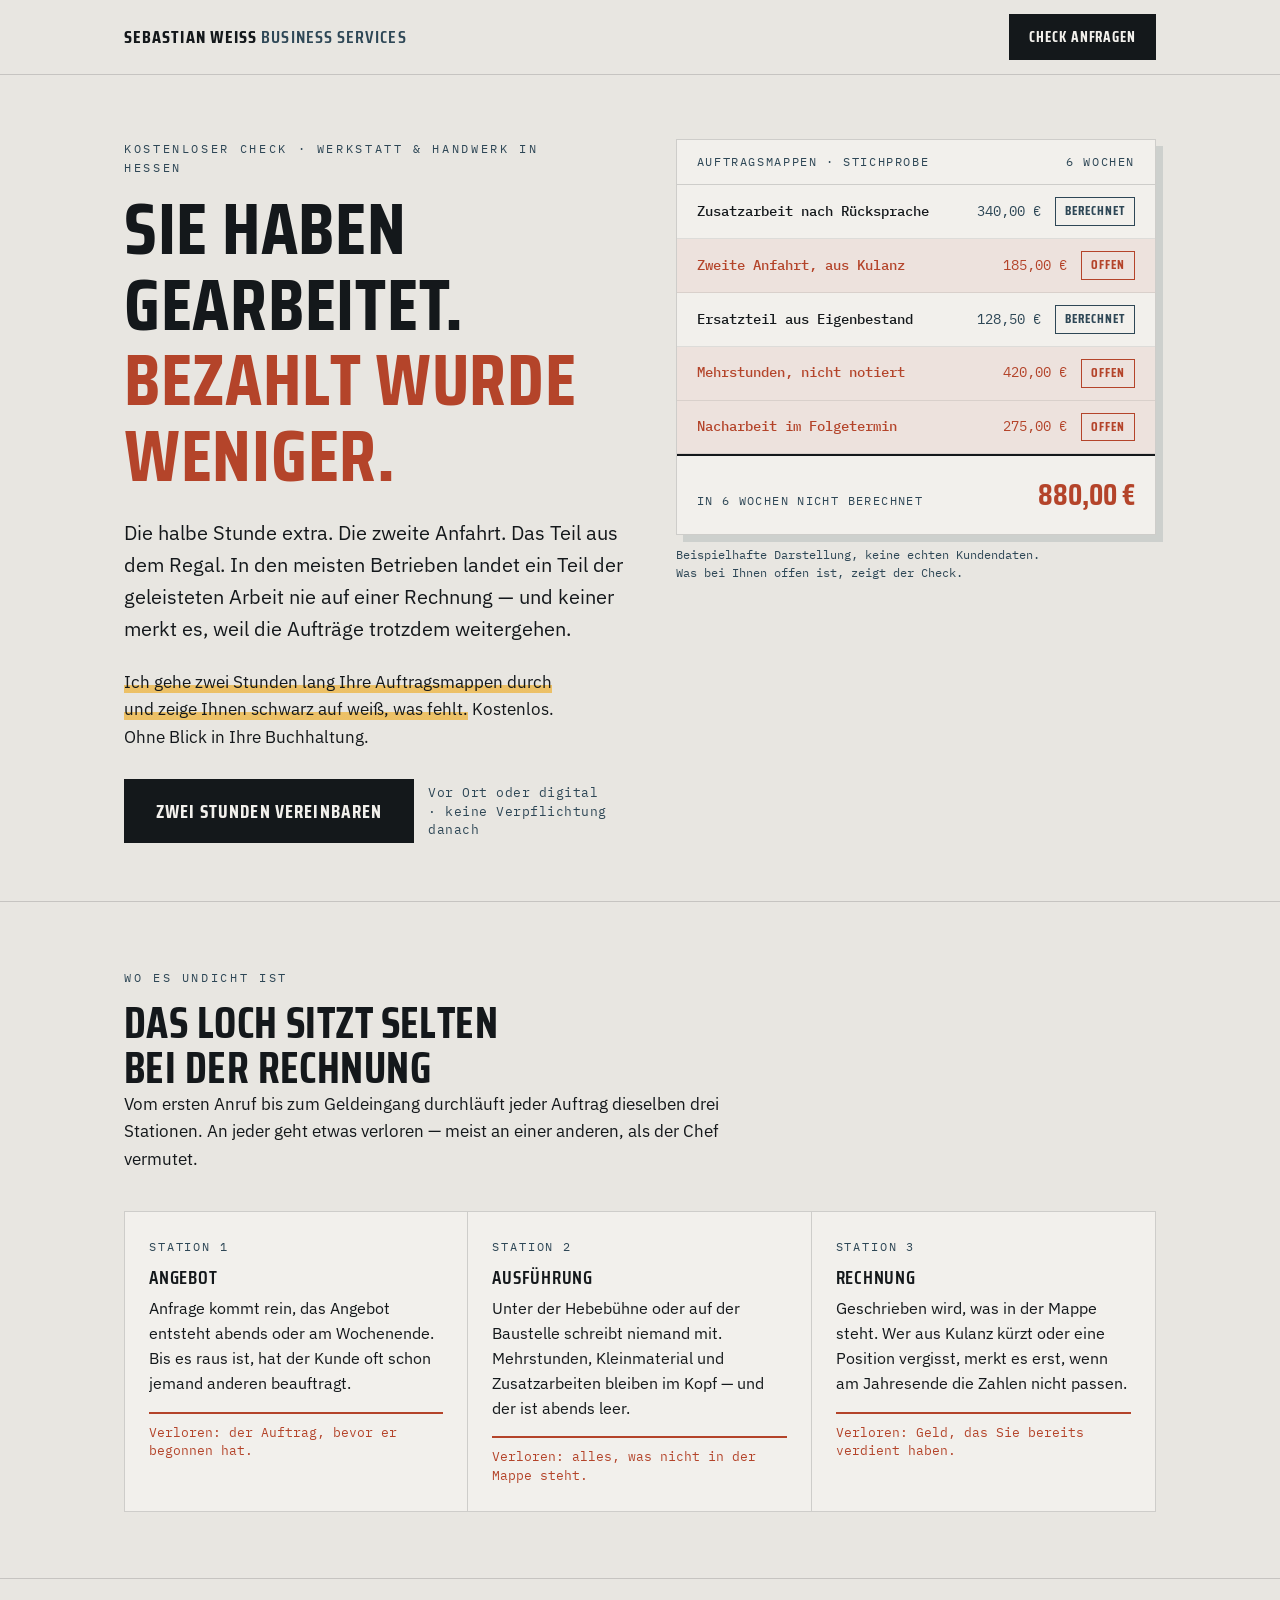
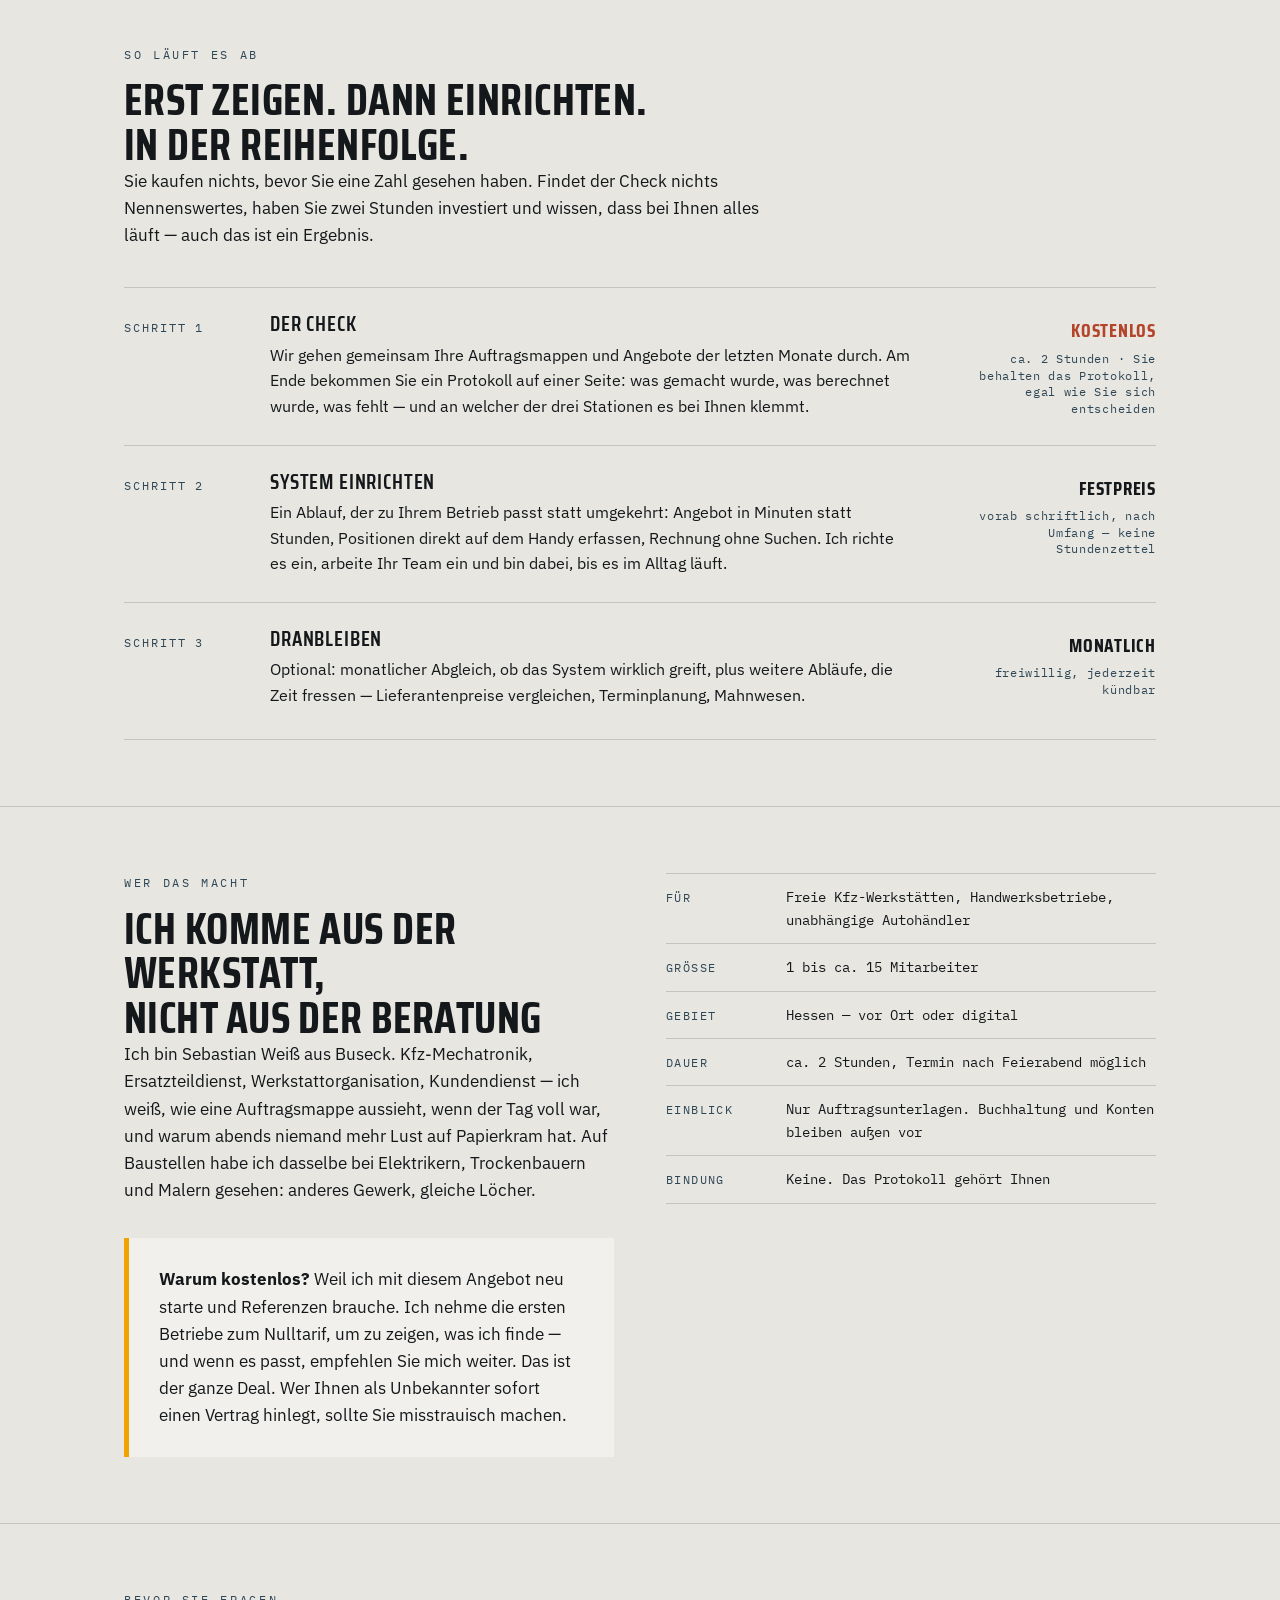
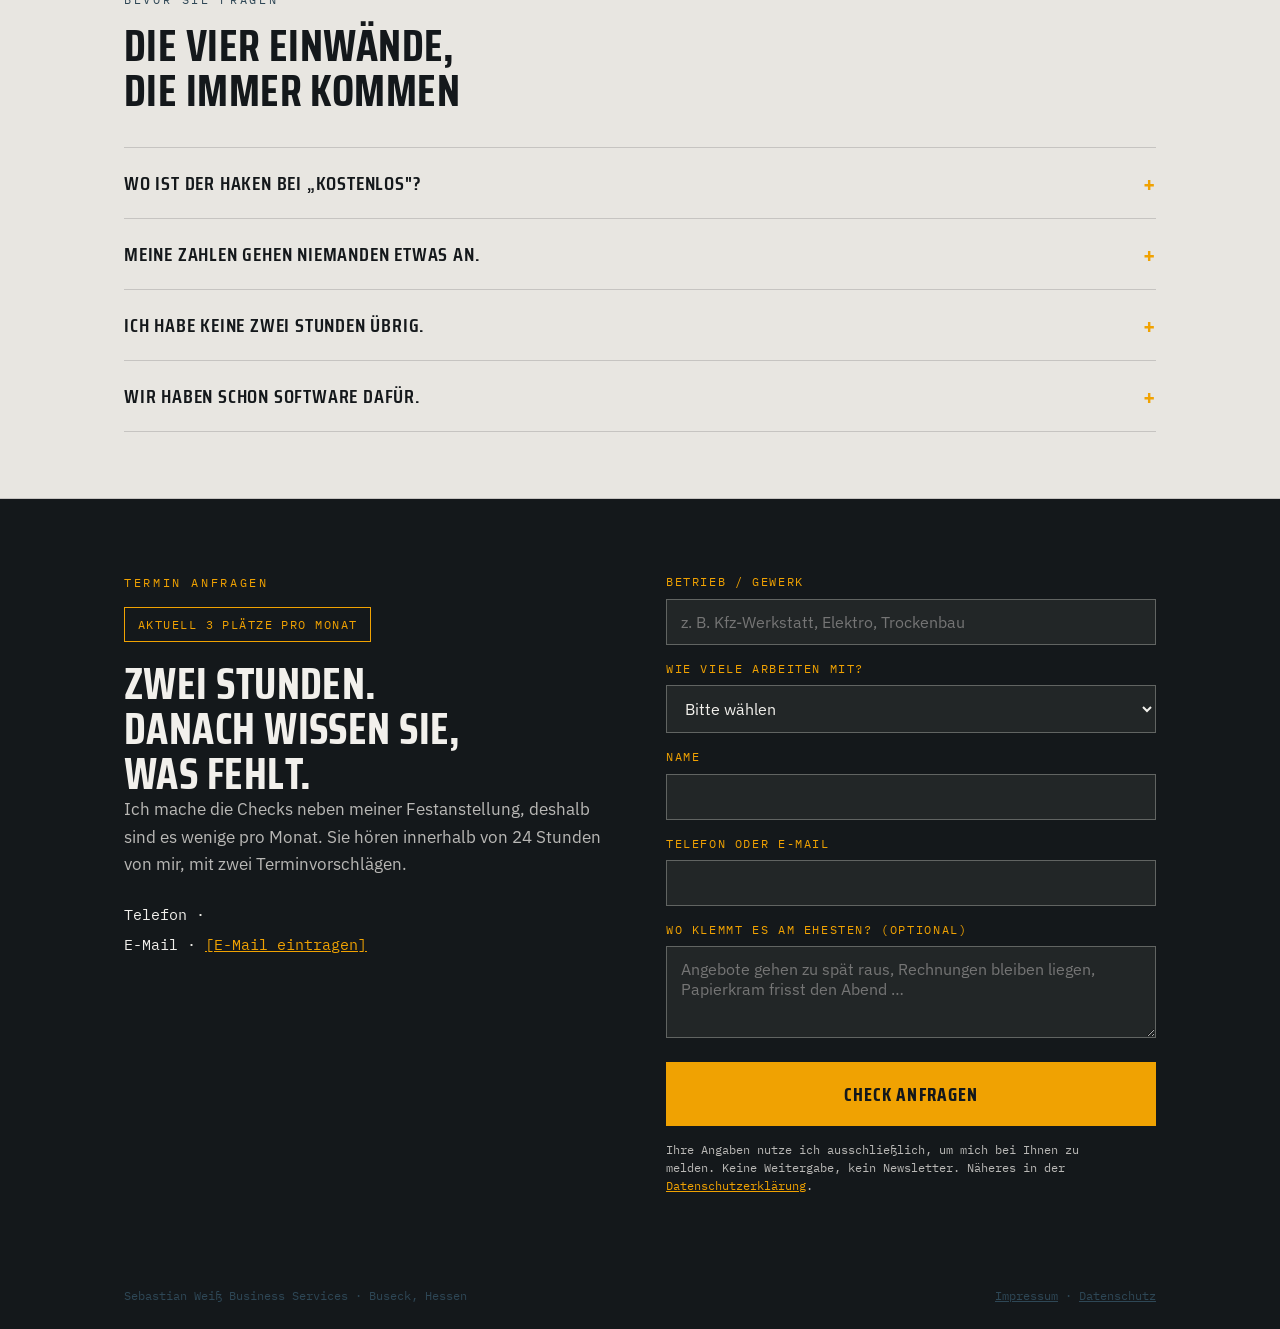
==== index.html @ cf749bc5 "Update links to Datenschutzerklärung and Impressum" ====
<!DOCTYPE html>
<html lang="de">
<head>
<meta charset="UTF-8">
<meta name="viewport" content="width=device-width, initial-scale=1">
<title>Was Ihr Betrieb jeden Monat verschenkt | Sebastian Weiß Business Services</title>
<link rel="preconnect" href="https://fonts.googleapis.com">
<link rel="preconnect" href="https://fonts.gstatic.com" crossorigin>
<link href="https://fonts.googleapis.com/css2?family=Saira+Condensed:wght@600;700&family=IBM+Plex+Sans:wght@400;500;600&family=IBM+Plex+Mono:wght@400;500&display=swap" rel="stylesheet">
<style>
  :root{
    --ink:#14181b;
    --steel:#2e4756;
    --paper:#e8e6e1;
    --paper-2:#f2f0ec;
    --amber:#f0a202;
    --rust:#b4442a;
    --line:rgba(20,24,27,.16);
    --measure:64ch;
  }
  *{box-sizing:border-box}
  html{scroll-behavior:smooth}
  @media (prefers-reduced-motion:reduce){html{scroll-behavior:auto}*{animation:none!important;transition:none!important}}
  body{margin:0;background:var(--paper);color:var(--ink);font-family:"IBM Plex Sans",system-ui,sans-serif;font-size:17px;line-height:1.6;-webkit-font-smoothing:antialiased}
  .wrap{max-width:1080px;margin:0 auto;padding:0 24px}
  h1,h2,h3{font-family:"Saira Condensed",system-ui,sans-serif;font-weight:700;line-height:1.02;letter-spacing:.01em;margin:0}
  h1{font-size:clamp(40px,6.6vw,74px);text-transform:uppercase}
  h2{font-size:clamp(29px,4.2vw,44px);text-transform:uppercase}
  h3{font-size:21px;font-weight:600;text-transform:uppercase;letter-spacing:.04em}
  p{margin:0 0 16px;max-width:var(--measure)}
  a{color:inherit}
  a:focus-visible,button:focus-visible,input:focus-visible,select:focus-visible,textarea:focus-visible{outline:3px solid var(--amber);outline-offset:3px}
  .eyebrow{font-family:"IBM Plex Mono",monospace;font-size:12px;letter-spacing:.22em;text-transform:uppercase;color:var(--steel);margin:0 0 14px}
  .mark-amber{background:linear-gradient(transparent 62%,rgba(240,162,2,.55) 62%)}

  /* Kopf */
  .top{border-bottom:1px solid var(--line);position:sticky;top:0;background:var(--paper);z-index:20}
  .top .wrap{display:flex;justify-content:space-between;align-items:center;gap:16px;padding:14px 24px}
  .mark{font-family:"Saira Condensed",sans-serif;font-weight:700;text-transform:uppercase;letter-spacing:.06em;font-size:18px}
  .mark span{color:var(--steel);font-weight:600}
  .top .mini{display:inline-block;background:var(--ink);color:var(--paper-2);text-decoration:none;font-family:"Saira Condensed",sans-serif;font-weight:700;text-transform:uppercase;letter-spacing:.06em;font-size:15px;padding:9px 18px;border:2px solid var(--ink)}
  .top .mini:hover{background:var(--amber);border-color:var(--amber);color:var(--ink)}

  /* Hero */
  .hero{padding:64px 0 58px;border-bottom:1px solid var(--line)}
  .hero-grid{display:grid;grid-template-columns:1.02fr .98fr;gap:52px;align-items:start}
  .hero h1 em{font-style:normal;color:var(--rust);display:block}
  .lede{font-size:20px;margin-top:24px;max-width:44ch}
  .cta-row{display:flex;flex-wrap:wrap;gap:14px;margin-top:28px;align-items:center}
  .btn{display:inline-block;background:var(--ink);color:var(--paper-2);text-decoration:none;font-family:"Saira Condensed",sans-serif;font-weight:700;text-transform:uppercase;letter-spacing:.06em;font-size:19px;padding:15px 30px;border:2px solid var(--ink);transition:background .15s,color .15s;cursor:pointer}
  .btn:hover,.btn:focus-visible{background:var(--amber);border-color:var(--amber);color:var(--ink)}
  .btn-note{font-family:"IBM Plex Mono",monospace;font-size:12.5px;color:var(--steel);letter-spacing:.04em;max-width:23ch;line-height:1.5}

  /* Auftragsmappe */
  .mappe{background:var(--paper-2);border:1px solid var(--line);box-shadow:7px 7px 0 rgba(46,71,86,.14);font-family:"IBM Plex Mono",monospace;font-size:13.5px}
  .mappe-head{display:flex;justify-content:space-between;align-items:baseline;gap:12px;padding:13px 20px;border-bottom:1px solid var(--line);text-transform:uppercase;letter-spacing:.14em;font-size:11.5px;color:var(--steel)}
  .zeile{display:grid;grid-template-columns:1fr auto auto;gap:14px;align-items:center;padding:12px 20px;border-bottom:1px solid rgba(20,24,27,.09)}
  .zeile b{font-weight:500}
  .betrag{font-variant-numeric:tabular-nums;color:var(--steel)}
  .stempel{font-family:"Saira Condensed",sans-serif;font-weight:700;font-size:13px;text-transform:uppercase;letter-spacing:.08em;padding:3px 9px;border:1.5px solid var(--steel);color:var(--steel)}
  .offen{background:rgba(180,68,42,.08)}
  .offen .stempel{border-color:var(--rust);color:var(--rust)}
  .offen b,.offen .betrag{color:var(--rust)}
  .mappe-foot{padding:15px 20px;border-top:2px solid var(--ink);display:flex;justify-content:space-between;align-items:baseline;gap:12px}
  .mappe-foot .lbl{text-transform:uppercase;letter-spacing:.12em;font-size:11.5px;color:var(--steel)}
  .mappe-foot .sum{font-family:"Saira Condensed",sans-serif;font-size:30px;font-weight:700;color:var(--rust)}
  .mappe-cap{font-family:"IBM Plex Mono",monospace;font-size:12px;color:var(--steel);margin-top:11px;line-height:1.5}

  section{padding:66px 0;border-bottom:1px solid var(--line)}

  /* Kette */
  .kette{display:grid;grid-template-columns:repeat(3,1fr);gap:0;margin-top:38px;border:1px solid var(--line);background:var(--paper-2)}
  .glied{padding:26px 24px;border-right:1px solid var(--line);position:relative}
  .glied:last-child{border-right:0}
  .glied .st{font-family:"IBM Plex Mono",monospace;font-size:11.5px;letter-spacing:.16em;text-transform:uppercase;color:var(--steel);display:block;margin-bottom:12px}
  .glied h3{margin-bottom:9px;font-size:19px}
  .glied p{font-size:15.5px;margin:0}
  .leck{margin-top:16px;font-family:"IBM Plex Mono",monospace;font-size:12.5px;color:var(--rust);border-top:2px solid var(--rust);padding-top:9px;line-height:1.5}

  /* Beweis */
  .ehrlich{background:var(--paper-2);border-left:5px solid var(--amber);padding:28px 30px;margin-top:34px}
  .ehrlich p:last-child{margin-bottom:0}

  /* Stufen */
  .stufen{margin-top:38px;border-top:1px solid var(--line)}
  .stufe{display:grid;grid-template-columns:120px 1fr 200px;gap:26px;padding:25px 0;border-bottom:1px solid var(--line);align-items:start}
  .stufe .st{font-family:"IBM Plex Mono",monospace;font-size:12px;letter-spacing:.16em;text-transform:uppercase;color:var(--steel);padding-top:5px}
  .stufe h3{margin-bottom:8px}
  .stufe p{font-size:16px;margin:0}
  .preis{font-family:"Saira Condensed",sans-serif;font-weight:700;text-transform:uppercase;font-size:19px;letter-spacing:.04em;text-align:right;padding-top:2px}
  .preis small{display:block;font-family:"IBM Plex Mono",monospace;font-size:11.5px;font-weight:400;letter-spacing:.06em;color:var(--steel);text-transform:none;margin-top:5px;line-height:1.45}
  .gratis{color:var(--rust)}

  /* Einwände */
  .fragen{margin-top:34px;border-top:1px solid var(--line)}
  details{border-bottom:1px solid var(--line)}
  summary{cursor:pointer;padding:19px 0;font-family:"Saira Condensed",sans-serif;font-weight:600;text-transform:uppercase;letter-spacing:.04em;font-size:20px;list-style:none;display:flex;justify-content:space-between;gap:16px;align-items:center}
  summary::-webkit-details-marker{display:none}
  summary::after{content:"+";font-size:26px;color:var(--amber);line-height:1}
  details[open] summary::after{content:"–"}
  details p{padding-bottom:19px;margin:0;font-size:16px}

  /* Wer */
  .wer{display:grid;grid-template-columns:1fr 1fr;gap:52px;align-items:start}
  .fakten{font-family:"IBM Plex Mono",monospace;font-size:14px;list-style:none;padding:0;margin:0}
  .fakten li{padding:12px 0;border-bottom:1px solid var(--line);display:flex;gap:16px}
  .fakten li:first-child{border-top:1px solid var(--line)}
  .fakten .k{color:var(--steel);min-width:104px;text-transform:uppercase;font-size:11.5px;letter-spacing:.12em;padding-top:3px}

  /* Formular */
  .schluss{background:var(--ink);color:var(--paper-2);border-bottom:0}
  .schluss h2{color:var(--paper-2)}
  .schluss p{color:rgba(232,230,225,.78)}
  .schluss .eyebrow{color:var(--amber)}
  .form-grid{display:grid;grid-template-columns:1fr 1fr;gap:52px;align-items:start;margin-top:8px}
  form{display:grid;gap:15px}
  label{font-family:"IBM Plex Mono",monospace;font-size:11.5px;letter-spacing:.14em;text-transform:uppercase;color:var(--amber);display:block;margin-bottom:7px}
  input,select,textarea{width:100%;background:rgba(242,240,236,.06);border:1px solid rgba(242,240,236,.3);color:var(--paper-2);font-family:"IBM Plex Sans",sans-serif;font-size:16px;padding:12px 14px}
  textarea{min-height:92px;resize:vertical}
  .form-btn{background:var(--amber);border-color:var(--amber);color:var(--ink);width:100%;text-align:center}
  .form-btn:hover{background:transparent;color:var(--amber)}
  .klein{font-family:"IBM Plex Mono",monospace;font-size:11.5px;color:rgba(232,230,225,.6);line-height:1.6;margin:0}
  .klein a{color:var(--amber)}
  .direkt{font-family:"IBM Plex Mono",monospace;font-size:14.5px;margin-top:22px;line-height:2.1}
  .direkt a{color:var(--amber)}
  .plaetze{display:inline-block;font-family:"IBM Plex Mono",monospace;font-size:12px;letter-spacing:.12em;text-transform:uppercase;border:1px solid var(--amber);color:var(--amber);padding:7px 13px;margin-bottom:20px}

  footer{padding:24px 0;font-family:"IBM Plex Mono",monospace;font-size:12px;color:var(--steel);background:var(--ink)}
  footer .wrap{display:flex;justify-content:space-between;flex-wrap:wrap;gap:12px}

  @media (max-width:880px){
    .hero-grid,.wer,.form-grid{grid-template-columns:1fr;gap:38px}
    .kette{grid-template-columns:1fr}
    .glied{border-right:0;border-bottom:1px solid var(--line)}
    .glied:last-child{border-bottom:0}
    .stufe{grid-template-columns:1fr;gap:10px}
    .preis{text-align:left}
    .hero{padding:46px 0 42px}
    section{padding:48px 0}
    .top .mini{font-size:13px;padding:8px 13px}
  }
</style>
</head>
<body>

<header class="top">
  <div class="wrap">
    <div class="mark">Sebastian Weiß <span>Business Services</span></div>
    <a class="mini" href="#kontakt">Check anfragen</a>
  </div>
</header>

<div class="hero">
  <div class="wrap hero-grid">
    <div>
      <p class="eyebrow">Kostenloser Check · Werkstatt &amp; Handwerk in Hessen</p>
      <h1>Sie haben gearbeitet.<em>Bezahlt wurde weniger.</em></h1>
      <p class="lede">Die halbe Stunde extra. Die zweite Anfahrt. Das Teil aus dem Regal. In den meisten Betrieben landet ein Teil der geleisteten Arbeit nie auf einer Rechnung — und keiner merkt es, weil die Aufträge trotzdem weitergehen.</p>
      <p class="lede" style="font-size:17px"><span class="mark-amber">Ich gehe zwei Stunden lang Ihre Auftragsmappen durch und zeige Ihnen schwarz auf weiß, was fehlt.</span> Kostenlos. Ohne Blick in Ihre Buchhaltung.</p>
      <div class="cta-row">
        <a class="btn" href="#kontakt">Zwei Stunden vereinbaren</a>
        <span class="btn-note">Vor Ort oder digital · keine Verpflichtung danach</span>
      </div>
    </div>

    <div>
      <div class="mappe">
        <div class="mappe-head"><span>Auftragsmappen · Stichprobe</span><span>6 Wochen</span></div>
        <div class="zeile"><b>Zusatzarbeit nach Rücksprache</b><span class="betrag">340,00 €</span><span class="stempel">berechnet</span></div>
        <div class="zeile offen"><b>Zweite Anfahrt, aus Kulanz</b><span class="betrag">185,00 €</span><span class="stempel">offen</span></div>
        <div class="zeile"><b>Ersatzteil aus Eigenbestand</b><span class="betrag">128,50 €</span><span class="stempel">berechnet</span></div>
        <div class="zeile offen"><b>Mehrstunden, nicht notiert</b><span class="betrag">420,00 €</span><span class="stempel">offen</span></div>
        <div class="zeile offen"><b>Nacharbeit im Folgetermin</b><span class="betrag">275,00 €</span><span class="stempel">offen</span></div>
        <div class="mappe-foot"><span class="lbl">In 6 Wochen nicht berechnet</span><span class="sum">880,00 €</span></div>
      </div>
      <p class="mappe-cap">Beispielhafte Darstellung, keine echten Kundendaten.<br>Was bei Ihnen offen ist, zeigt der Check.</p>
    </div>
  </div>
</div>

<section>
  <div class="wrap">
    <p class="eyebrow">Wo es undicht ist</p>
    <h2>Das Loch sitzt selten<br>bei der Rechnung</h2>
    <p>Vom ersten Anruf bis zum Geldeingang durchläuft jeder Auftrag dieselben drei Stationen. An jeder geht etwas verloren — meist an einer anderen, als der Chef vermutet.</p>
    <div class="kette">
      <div class="glied">
        <span class="st">Station 1</span>
        <h3>Angebot</h3>
        <p>Anfrage kommt rein, das Angebot entsteht abends oder am Wochenende. Bis es raus ist, hat der Kunde oft schon jemand anderen beauftragt.</p>
        <div class="leck">Verloren: der Auftrag, bevor er begonnen hat.</div>
      </div>
      <div class="glied">
        <span class="st">Station 2</span>
        <h3>Ausführung</h3>
        <p>Unter der Hebebühne oder auf der Baustelle schreibt niemand mit. Mehrstunden, Kleinmaterial und Zusatzarbeiten bleiben im Kopf — und der ist abends leer.</p>
        <div class="leck">Verloren: alles, was nicht in der Mappe steht.</div>
      </div>
      <div class="glied">
        <span class="st">Station 3</span>
        <h3>Rechnung</h3>
        <p>Geschrieben wird, was in der Mappe steht. Wer aus Kulanz kürzt oder eine Position vergisst, merkt es erst, wenn am Jahresende die Zahlen nicht passen.</p>
        <div class="leck">Verloren: Geld, das Sie bereits verdient haben.</div>
      </div>
    </div>
  </div>
</section>

<section>
  <div class="wrap">
    <p class="eyebrow">So läuft es ab</p>
    <h2>Erst zeigen. Dann einrichten.<br>In der Reihenfolge.</h2>
    <p>Sie kaufen nichts, bevor Sie eine Zahl gesehen haben. Findet der Check nichts Nennenswertes, haben Sie zwei Stunden investiert und wissen, dass bei Ihnen alles läuft — auch das ist ein Ergebnis.</p>
    <div class="stufen">
      <div class="stufe">
        <div class="st">Schritt 1</div>
        <div>
          <h3>Der Check</h3>
          <p>Wir gehen gemeinsam Ihre Auftragsmappen und Angebote der letzten Monate durch. Am Ende bekommen Sie ein Protokoll auf einer Seite: was gemacht wurde, was berechnet wurde, was fehlt — und an welcher der drei Stationen es bei Ihnen klemmt.</p>
        </div>
        <div class="preis gratis">Kostenlos<small>ca. 2 Stunden · Sie behalten das Protokoll, egal wie Sie sich entscheiden</small></div>
      </div>
      <div class="stufe">
        <div class="st">Schritt 2</div>
        <div>
          <h3>System einrichten</h3>
          <p>Ein Ablauf, der zu Ihrem Betrieb passt statt umgekehrt: Angebot in Minuten statt Stunden, Positionen direkt auf dem Handy erfassen, Rechnung ohne Suchen. Ich richte es ein, arbeite Ihr Team ein und bin dabei, bis es im Alltag läuft.</p>
        </div>
        <div class="preis">Festpreis<small>vorab schriftlich, nach Umfang — keine Stundenzettel</small></div>
      </div>
      <div class="stufe">
        <div class="st">Schritt 3</div>
        <div>
          <h3>Dranbleiben</h3>
          <p>Optional: monatlicher Abgleich, ob das System wirklich greift, plus weitere Abläufe, die Zeit fressen — Lieferantenpreise vergleichen, Terminplanung, Mahnwesen.</p>
          <div style="height:6px"></div>
        </div>
        <div class="preis">Monatlich<small>freiwillig, jederzeit kündbar</small></div>
      </div>
    </div>
  </div>
</section>

<section>
  <div class="wrap wer">
    <div>
      <p class="eyebrow">Wer das macht</p>
      <h2>Ich komme aus der Werkstatt,<br>nicht aus der Beratung</h2>
      <p>Ich bin Sebastian Weiß aus Buseck. Kfz-Mechatronik, Ersatzteildienst, Werkstattorganisation, Kundendienst — ich weiß, wie eine Auftragsmappe aussieht, wenn der Tag voll war, und warum abends niemand mehr Lust auf Papierkram hat. Auf Baustellen habe ich dasselbe bei Elektrikern, Trockenbauern und Malern gesehen: anderes Gewerk, gleiche Löcher.</p>
      <div class="ehrlich">
        <p><strong>Warum kostenlos?</strong> Weil ich mit diesem Angebot neu starte und Referenzen brauche. Ich nehme die ersten Betriebe zum Nulltarif, um zu zeigen, was ich finde — und wenn es passt, empfehlen Sie mich weiter. Das ist der ganze Deal. Wer Ihnen als Unbekannter sofort einen Vertrag hinlegt, sollte Sie misstrauisch machen.</p>
      </div>
    </div>
    <div>
      <ul class="fakten">
        <li><span class="k">Für</span><span>Freie Kfz-Werkstätten, Handwerksbetriebe, unabhängige Autohändler</span></li>
        <li><span class="k">Größe</span><span>1 bis ca. 15 Mitarbeiter</span></li>
        <li><span class="k">Gebiet</span><span>Hessen — vor Ort oder digital</span></li>
        <li><span class="k">Dauer</span><span>ca. 2 Stunden, Termin nach Feierabend möglich</span></li>
        <li><span class="k">Einblick</span><span>Nur Auftragsunterlagen. Buchhaltung und Konten bleiben außen vor</span></li>
        <li><span class="k">Bindung</span><span>Keine. Das Protokoll gehört Ihnen</span></li>
      </ul>
    </div>
  </div>
</section>

<section>
  <div class="wrap">
    <p class="eyebrow">Bevor Sie fragen</p>
    <h2>Die vier Einwände,<br>die immer kommen</h2>
    <div class="fragen">
      <details>
        <summary>Wo ist der Haken bei „kostenlos"?</summary>
        <p>Es gibt keinen. Ich hoffe, dass Sie mich danach mit der Einrichtung beauftragen — aber Sie bekommen das Protokoll auch, wenn Sie das nicht tun. Kein Abo, keine automatische Verlängerung, keine Rechnung im Nachgang.</p>
      </details>
      <details>
        <summary>Meine Zahlen gehen niemanden etwas an.</summary>
        <p>Richtig. Ich brauche keine Kontoauszüge, keine BWA und keinen Zugang zu Ihrer Buchhaltung. Ich schaue in Auftragsmappen und Angebote — also in das, was Ihre Mitarbeiter ohnehin täglich in der Hand haben. Auf Wunsch unterschreibe ich vorher eine Verschwiegenheitserklärung.</p>
      </details>
      <details>
        <summary>Ich habe keine zwei Stunden übrig.</summary>
        <p>Deshalb machen wir es nach Feierabend, samstags oder digital per Bildschirmübertragung. Wenn zwei Stunden zeigen, dass jeden Monat ein dreistelliger Betrag liegen bleibt, sind es die am besten investierten zwei Stunden des Quartals. Wenn nicht, wissen Sie es auch.</p>
      </details>
      <details>
        <summary>Wir haben schon Software dafür.</summary>
        <p>Dann ist die Frage nicht, ob Sie Software haben, sondern ob sie im Alltag benutzt wird. Die meisten Löcher entstehen nicht, weil ein Programm fehlt, sondern weil unter Zeitdruck niemand es öffnet. Genau das schauen wir uns an — und wenn Ihr System läuft, sage ich Ihnen das.</p>
      </details>
    </div>
  </div>
</section>

<section class="schluss" id="kontakt">
  <div class="wrap">
    <div class="form-grid">
      <div>
        <p class="eyebrow">Termin anfragen</p>
        <span class="plaetze">Aktuell 3 Plätze pro Monat</span>
        <h2>Zwei Stunden.<br>Danach wissen Sie,<br>was fehlt.</h2>
        <p>Ich mache die Checks neben meiner Festanstellung, deshalb sind es wenige pro Monat. Sie hören innerhalb von 24 Stunden von mir, mit zwei Terminvorschlägen.</p>
        <div class="direkt">
          <div>Telefon · <a href="tel:+49 6408 5671292"></a></div>
          <div>E-Mail · <a href="mailto:sw13bservices@gmail.com">[E-Mail eintragen]</a></div>
        </div>
      </div>

      <div>
        <!-- Formular-Ziel eintragen: Formspree, Tally o. ä. -->
        <form action="https://formspree.io/f/mwleoqqe" method="POST">
          <div>
            <label for="betrieb">Betrieb / Gewerk</label>
            <input id="betrieb" name="betrieb" type="text" placeholder="z. B. Kfz-Werkstatt, Elektro, Trockenbau" required>
          </div>
          <div>
            <label for="groesse">Wie viele arbeiten mit?</label>
            <select id="groesse" name="groesse" required>
              <option value="">Bitte wählen</option>
              <option>Allein</option>
              <option>2 bis 4</option>
              <option>5 bis 9</option>
              <option>10 und mehr</option>
            </select>
          </div>
          <div>
            <label for="name">Name</label>
            <input id="name" name="name" type="text" required>
          </div>
          <div>
            <label for="kontakt">Telefon oder E-Mail</label>
            <input id="kontakt" name="kontakt" type="text" required>
          </div>
          <div>
            <label for="klemmt">Wo klemmt es am ehesten? (optional)</label>
            <textarea id="klemmt" name="klemmt" placeholder="Angebote gehen zu spät raus, Rechnungen bleiben liegen, Papierkram frisst den Abend …"></textarea>
          </div>
          <button class="btn form-btn" type="submit">Check anfragen</button>
          <p class="klein">Ihre Angaben nutze ich ausschließlich, um mich bei Ihnen zu melden. Keine Weitergabe, kein Newsletter. Näheres in der <a href="datenschutz.html">Datenschutzerklärung</a>.</p>
        </form>
      </div>
    </div>
  </div>
</section>

<footer>
  <div class="wrap">
    <span>Sebastian Weiß Business Services · Buseck, Hessen</span>
    <span><a href="impressum.html">Impressum</a> · <a href="datenschutz.html">Datenschutz</a></span>
  </div>
</footer>

</body>
</html>
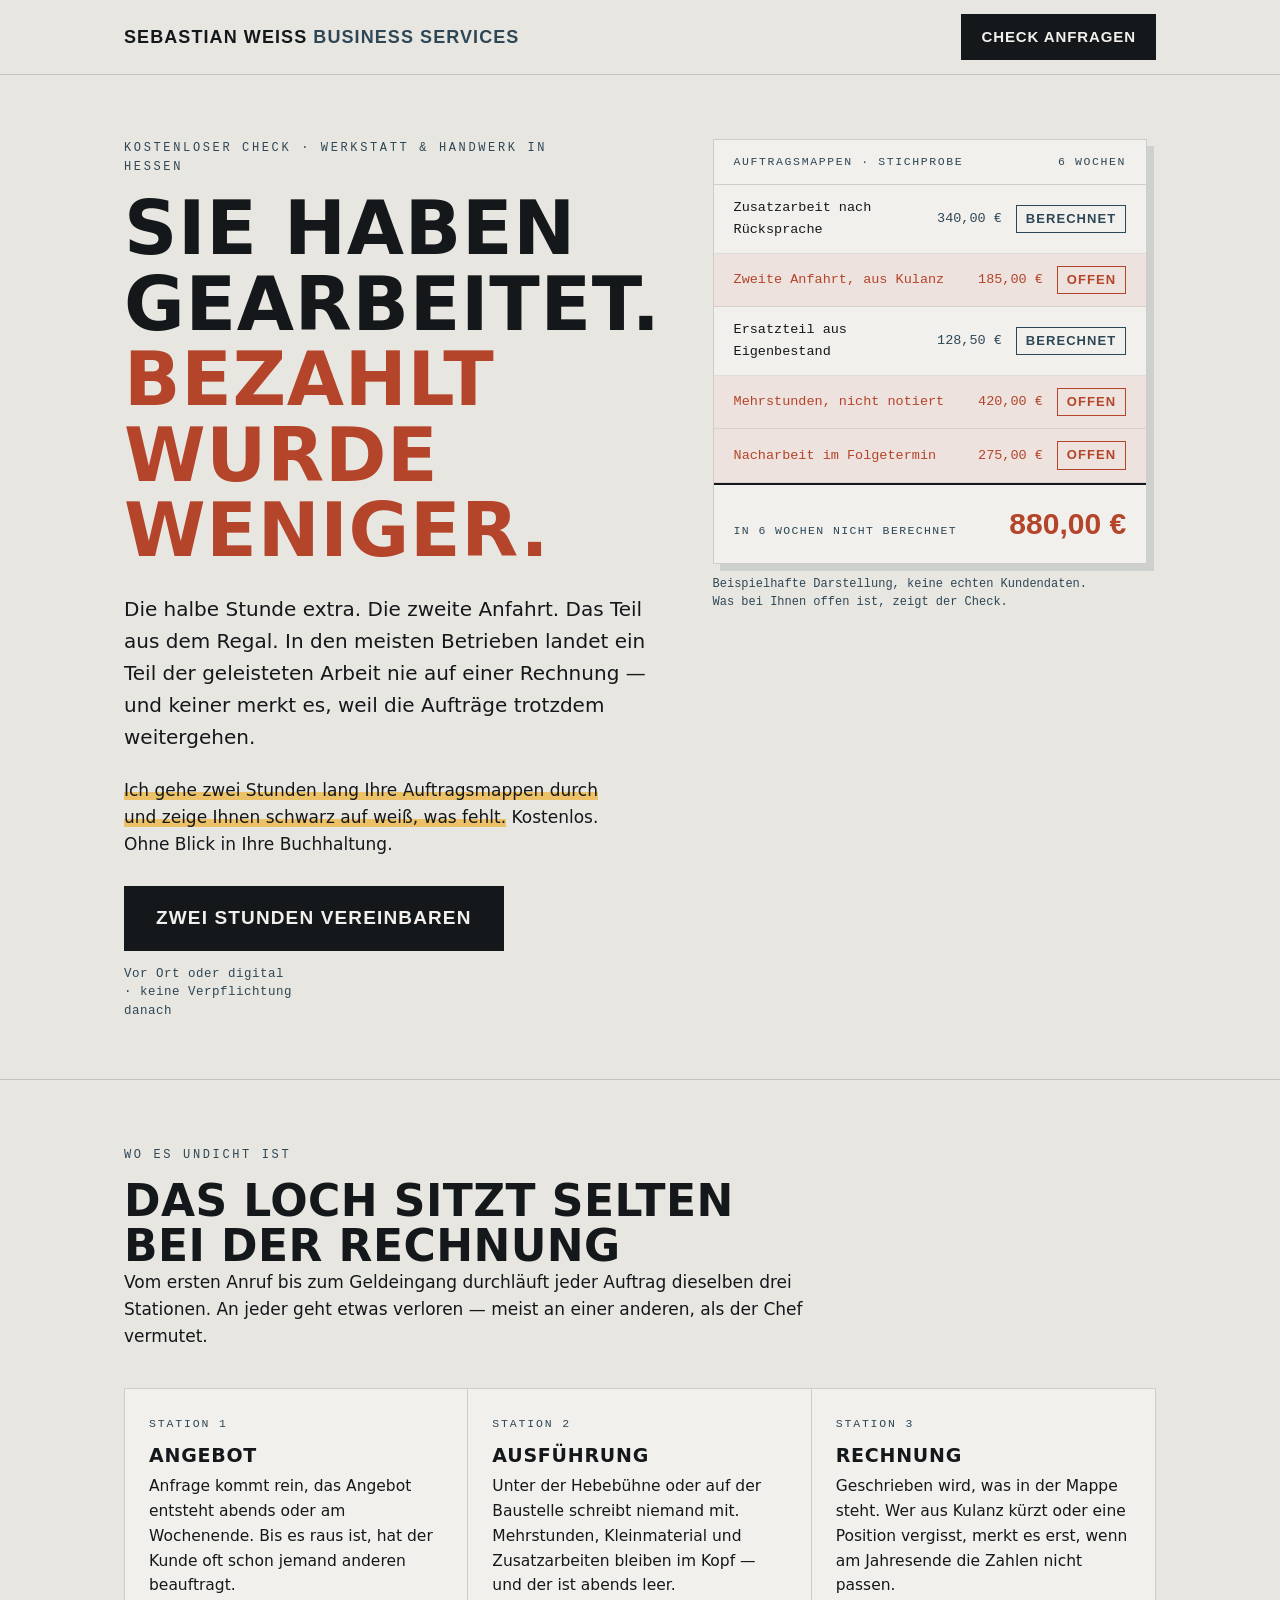
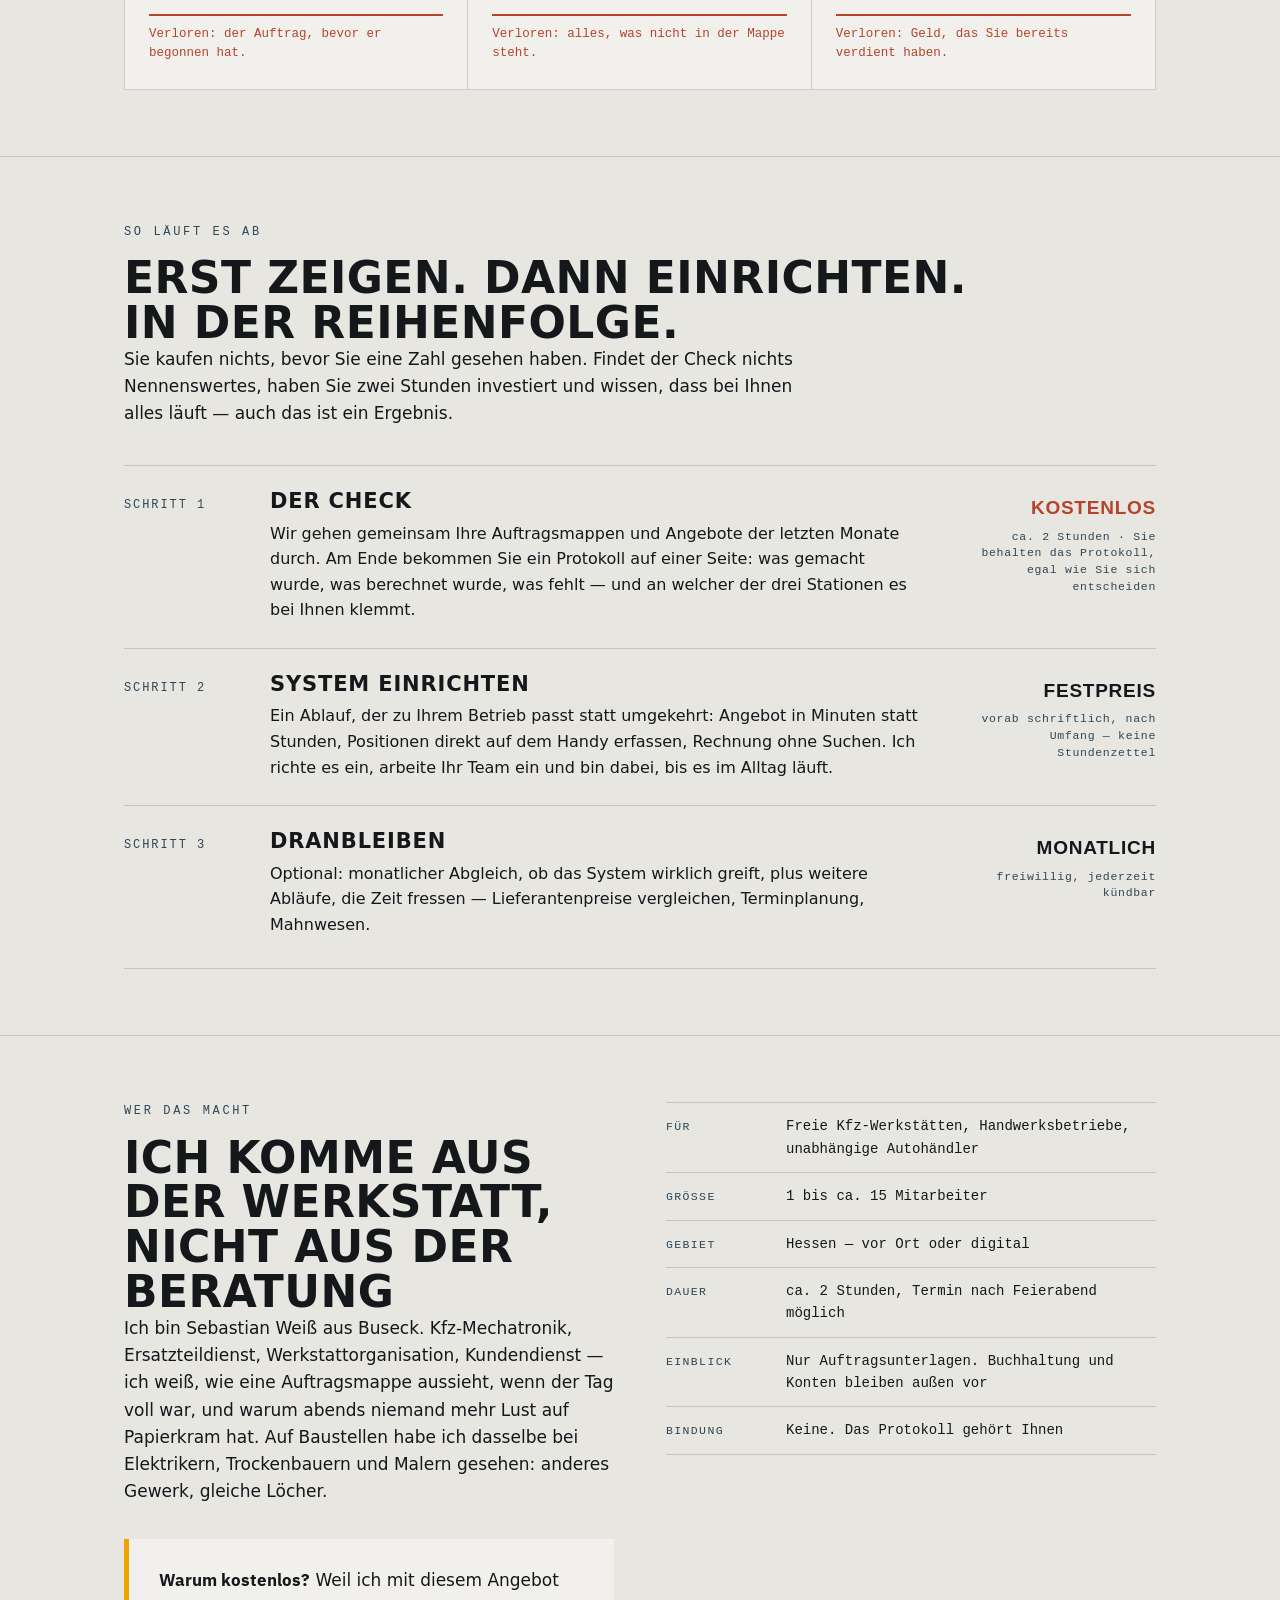
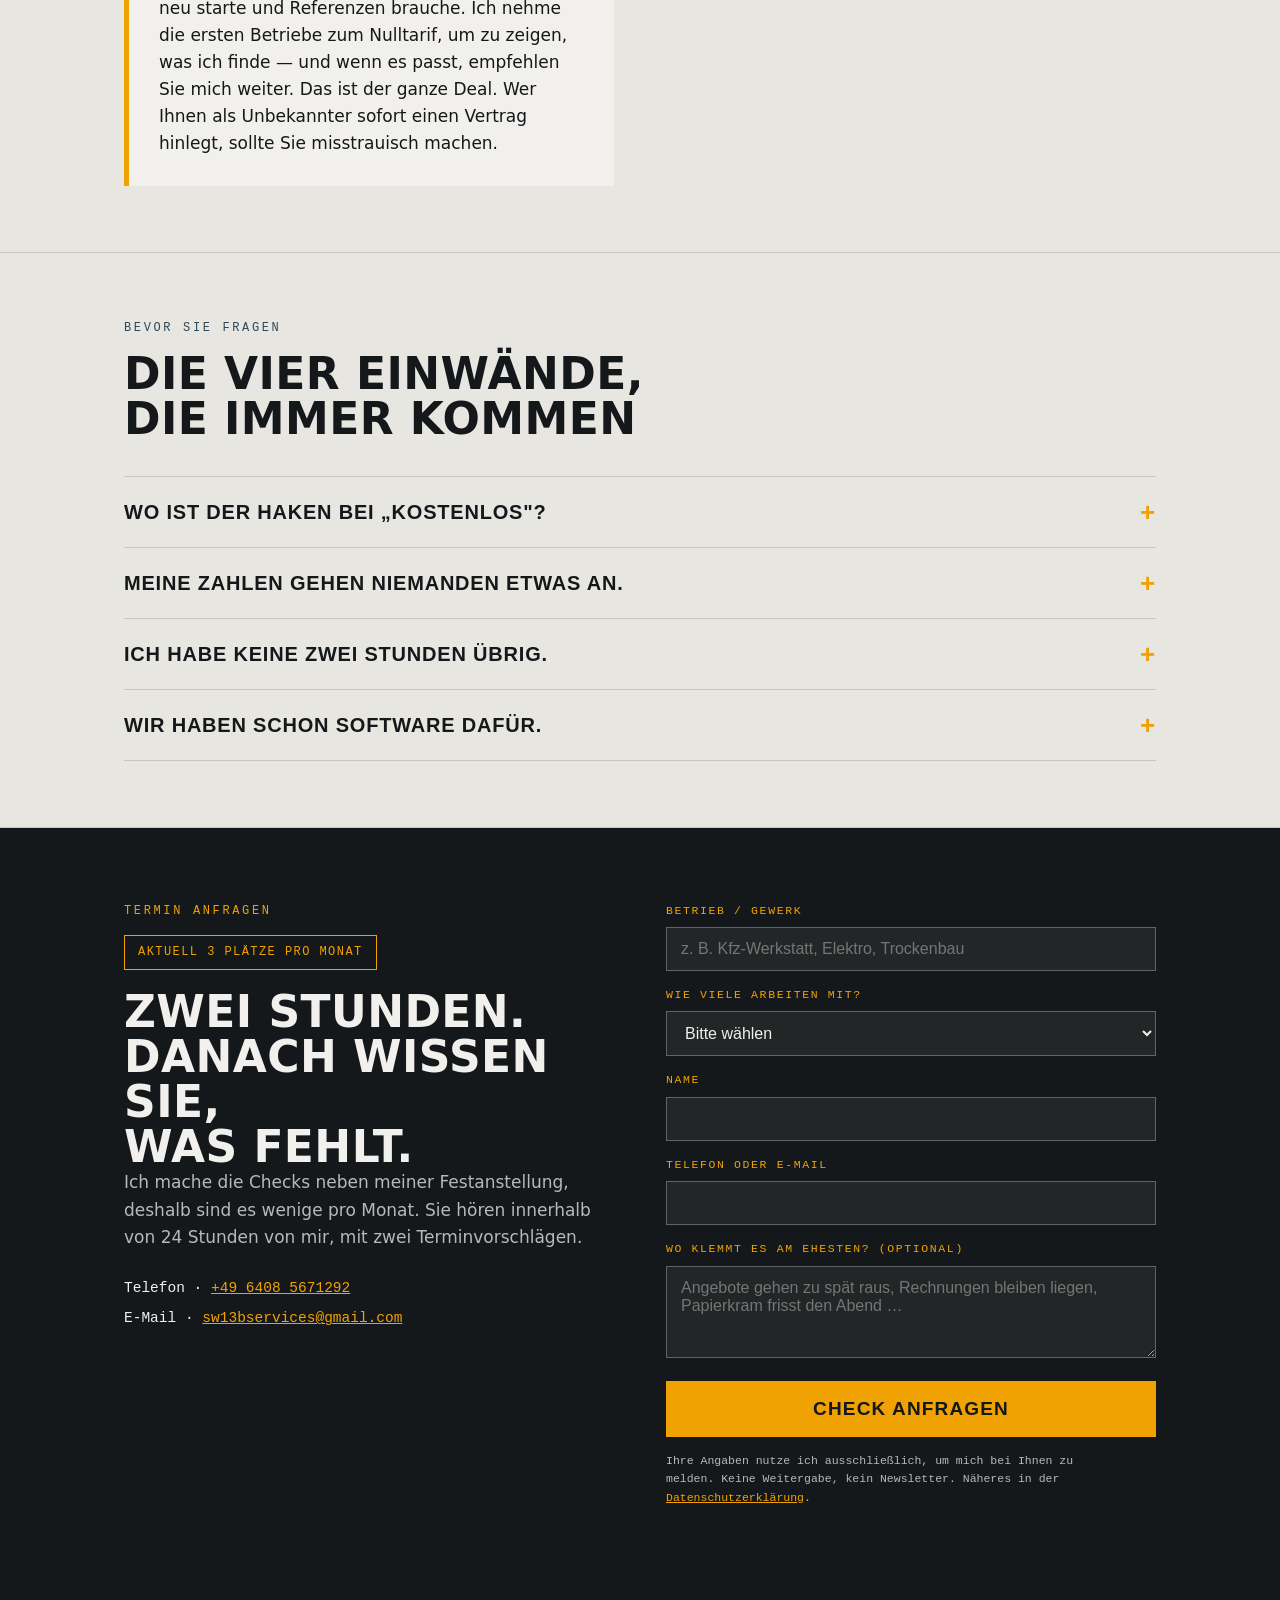
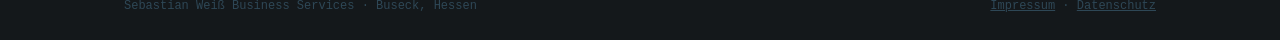
==== commit 19938519: "Add local fonts and update contact details in index.html Added local font definitions and updated co" ====
--- a/index.html
+++ b/index.html
@@ -7,6 +7,25 @@
 <link rel="preconnect" href="https://fonts.googleapis.com">
 <link rel="preconnect" href="https://fonts.gstatic.com" crossorigin>
 <link href="https://fonts.googleapis.com/css2?family=Saira+Condensed:wght@600;700&family=IBM+Plex+Sans:wght@400;500;600&family=IBM+Plex+Mono:wght@400;500&display=swap" rel="stylesheet">
+<style>
+    /* Schriften lokal eingebunden - keine Verbindung zu Google-Servern */
+  @font-face{
+    font-family:"Saira Condensed";font-style:normal;font-weight:600 700;font-display:swap;
+    src:url("fonts/SairaCondensed-Bold.ttf") format("truetype");
+  }
+  @font-face{
+    font-family:"IBM Plex Sans";font-style:normal;font-weight:400;font-display:swap;
+    src:url("fonts/IBMPlexSans-Regular.ttf") format("truetype");
+  }
+  @font-face{
+    font-family:"IBM Plex Sans";font-style:normal;font-weight:500 600;font-display:swap;
+    src:url("fonts/IBMPlexSans-SemiBold.ttf") format("truetype");
+  }
+  @font-face{
+    font-family:"IBM Plex Mono";font-style:normal;font-weight:400 500;font-display:swap;
+    src:url("fonts/IBMPlexMono-Regular.ttf") format("truetype");
+  }
+</style>
 <style>
   :root{
     --ink:#14181b;
@@ -298,13 +317,12 @@
         <h2>Zwei Stunden.<br>Danach wissen Sie,<br>was fehlt.</h2>
         <p>Ich mache die Checks neben meiner Festanstellung, deshalb sind es wenige pro Monat. Sie hören innerhalb von 24 Stunden von mir, mit zwei Terminvorschlägen.</p>
         <div class="direkt">
-          <div>Telefon · <a href="tel:+49 6408 5671292"></a></div>
-          <div>E-Mail · <a href="mailto:sw13bservices@gmail.com">[E-Mail eintragen]</a></div>
+          <div>Telefon · <a href="tel:+4964085671292">+49 6408 5671292</a></div>
+          <div>E-Mail · <a href="mailto:sw13bservices@gmail.com">sw13bservices@gmail.com</a></div>
         </div>
       </div>
 
       <div>
-        <!-- Formular-Ziel eintragen: Formspree, Tally o. ä. -->
         <form action="https://formspree.io/f/mwleoqqe" method="POST">
           <div>
             <label for="betrieb">Betrieb / Gewerk</label>
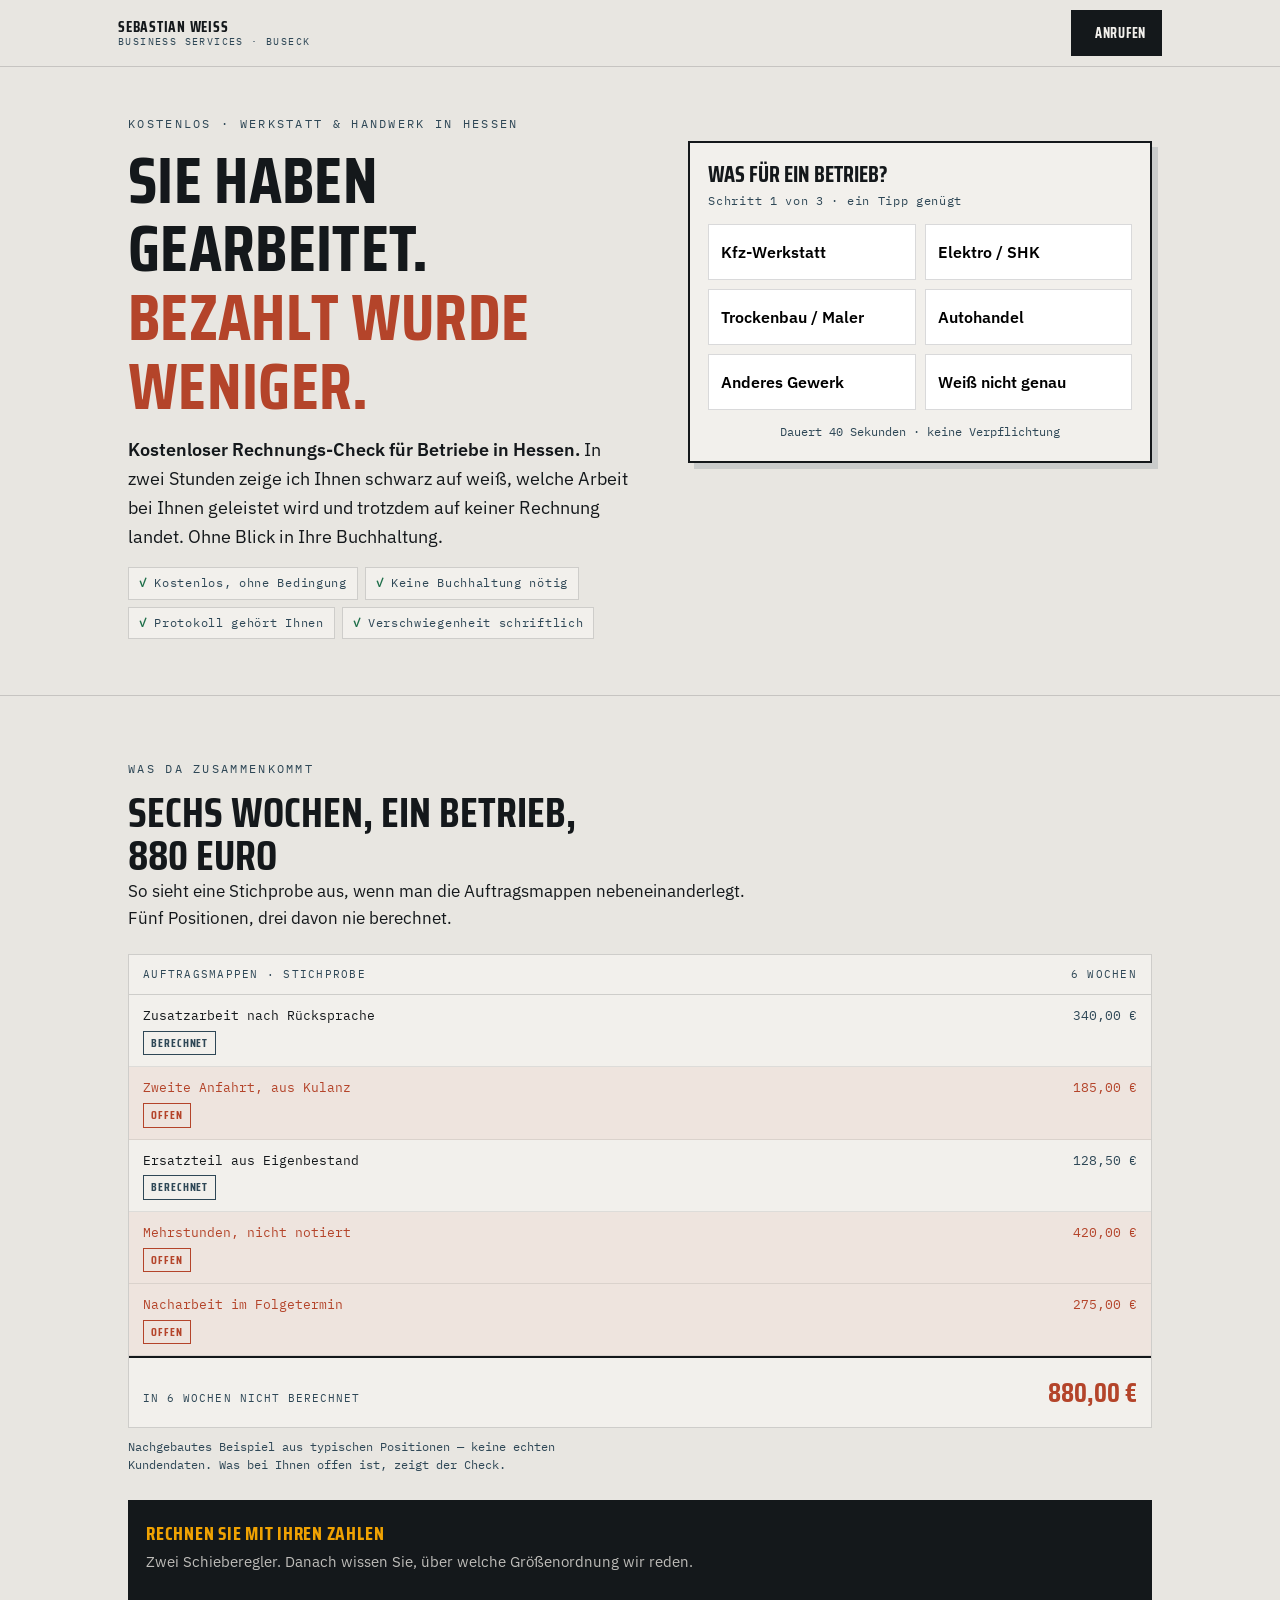
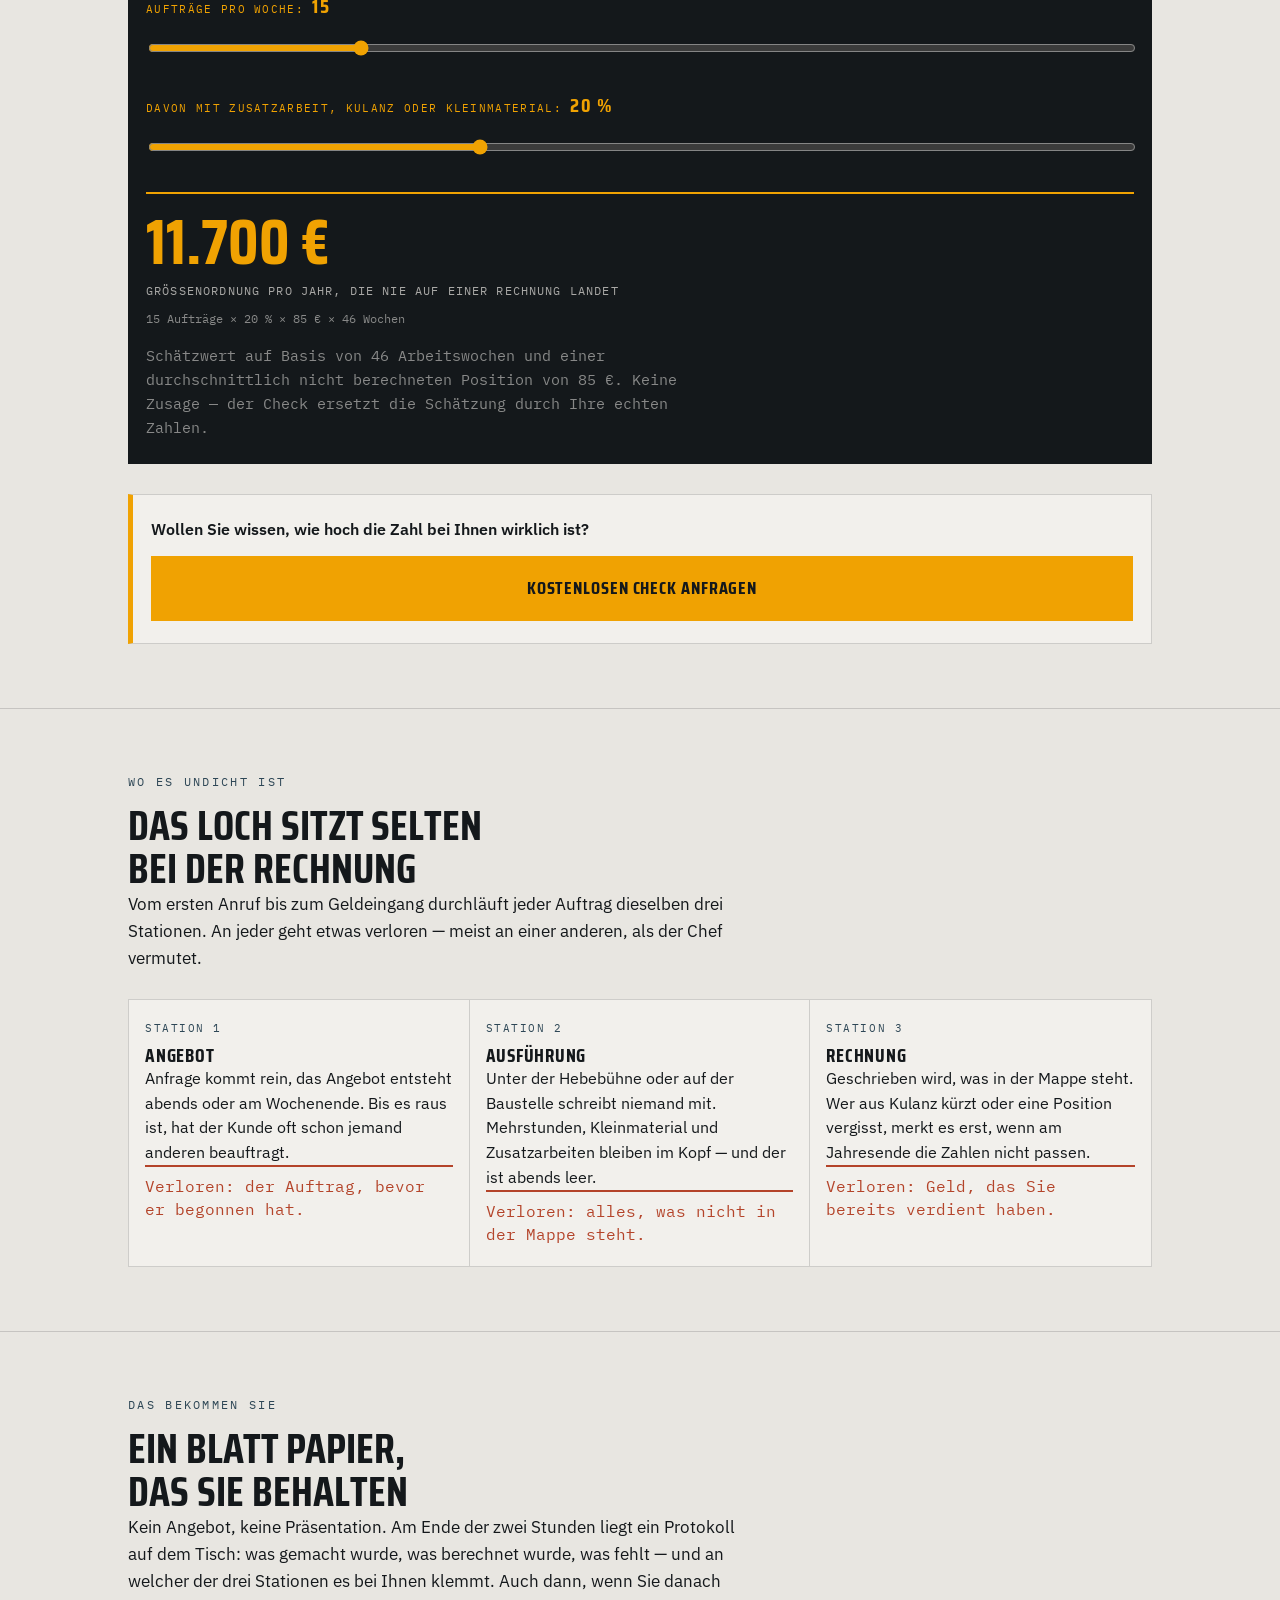
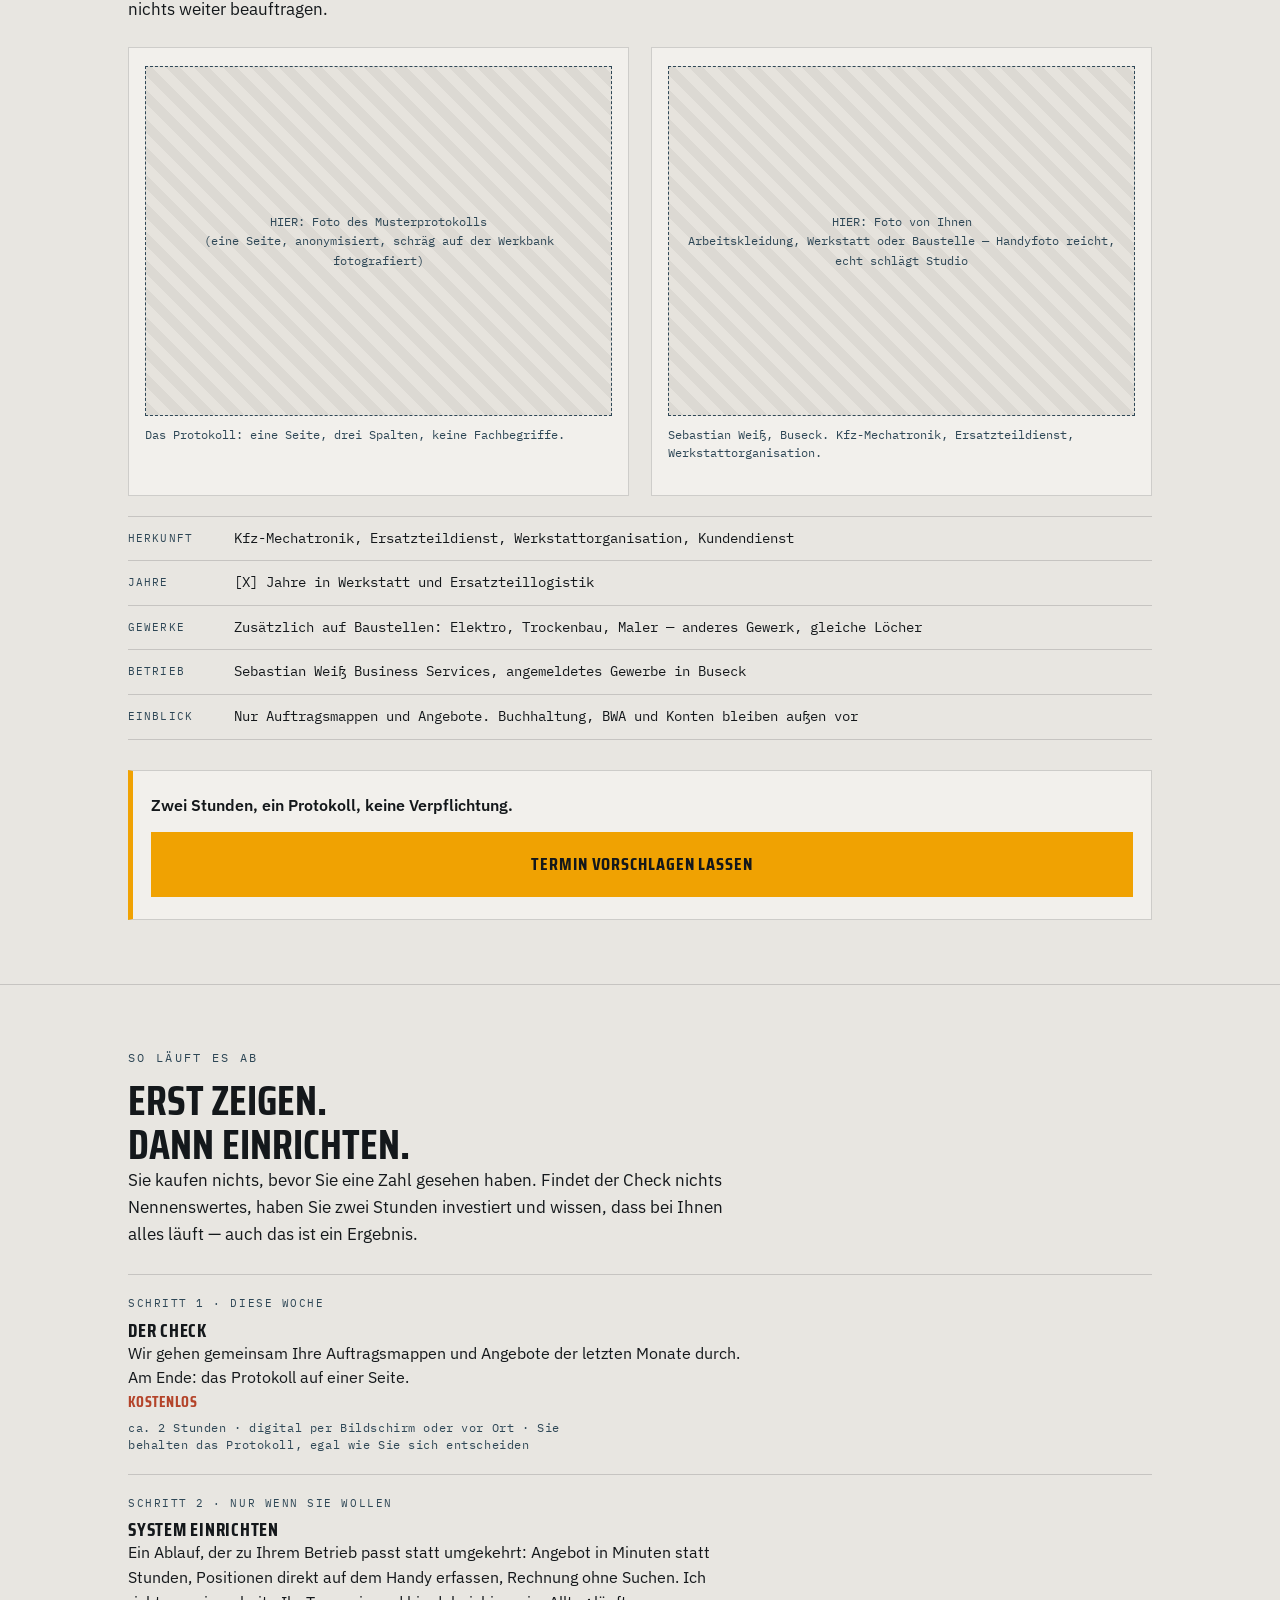
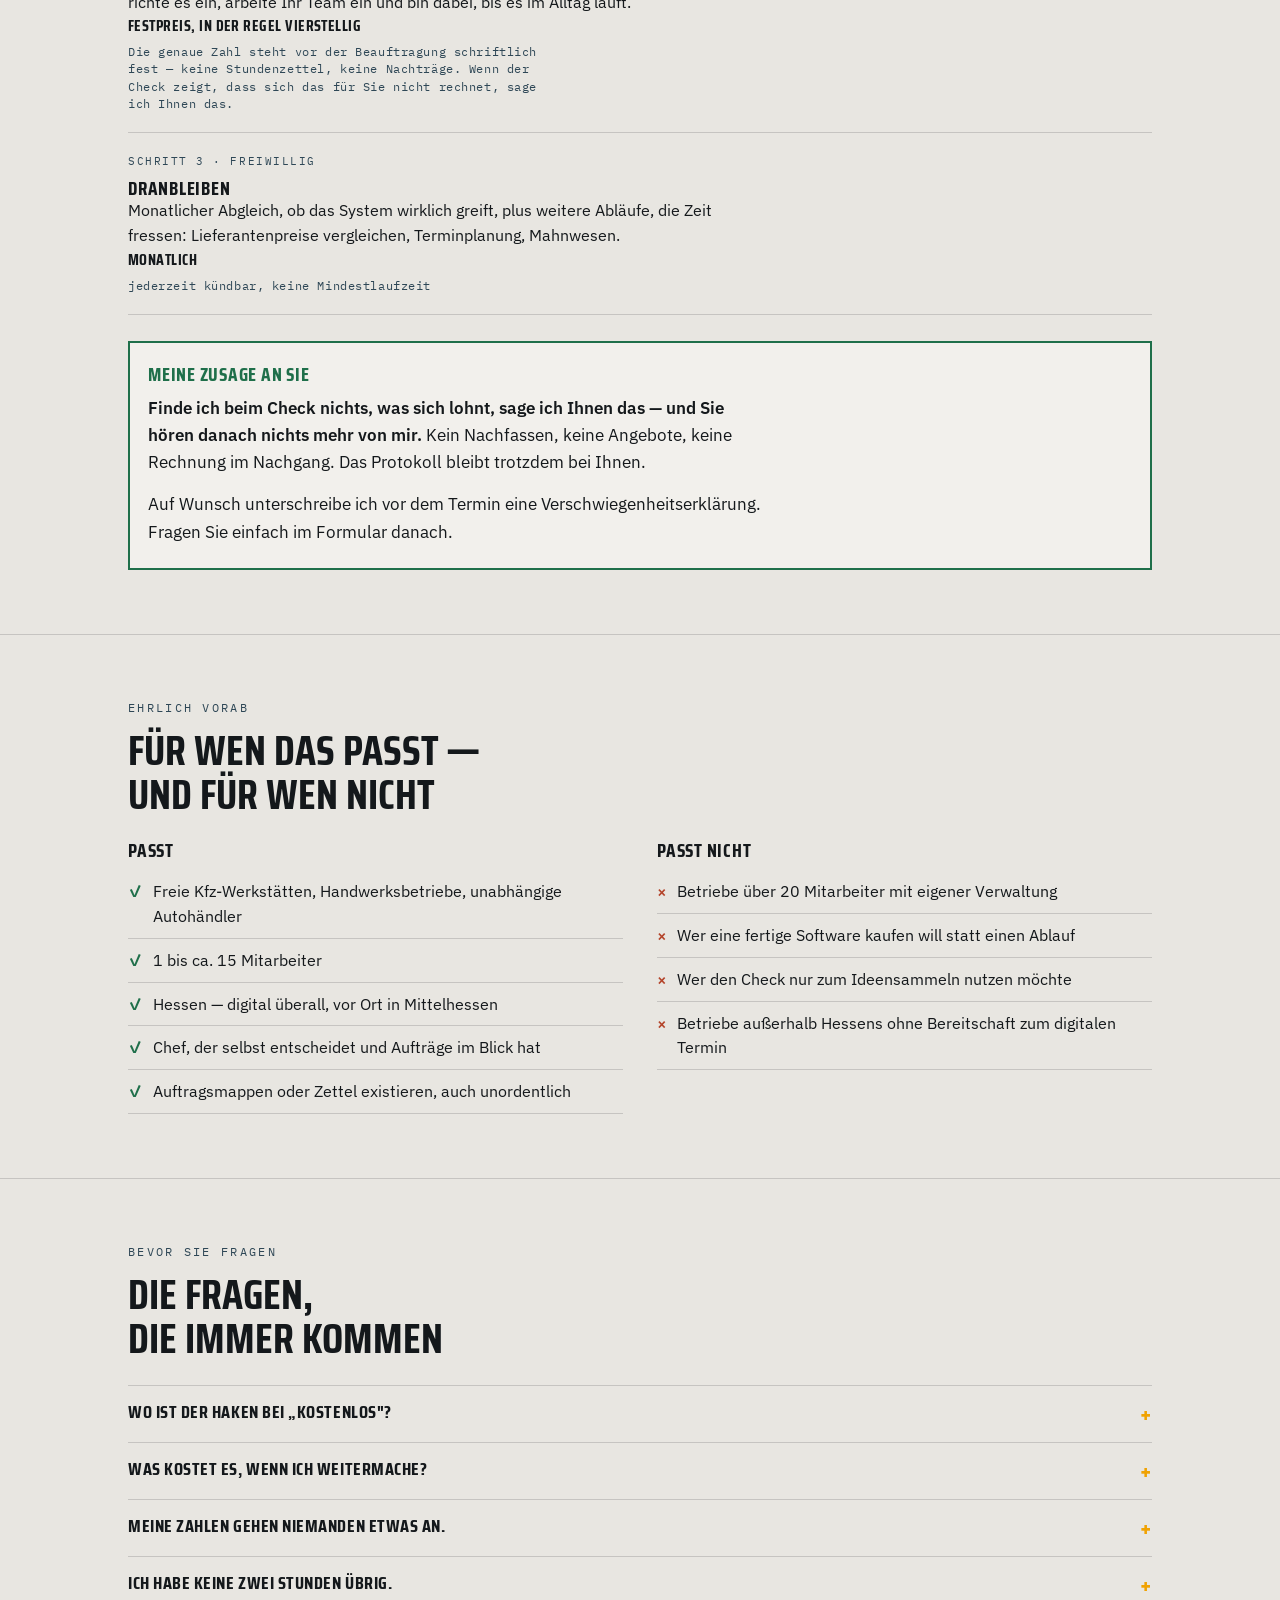
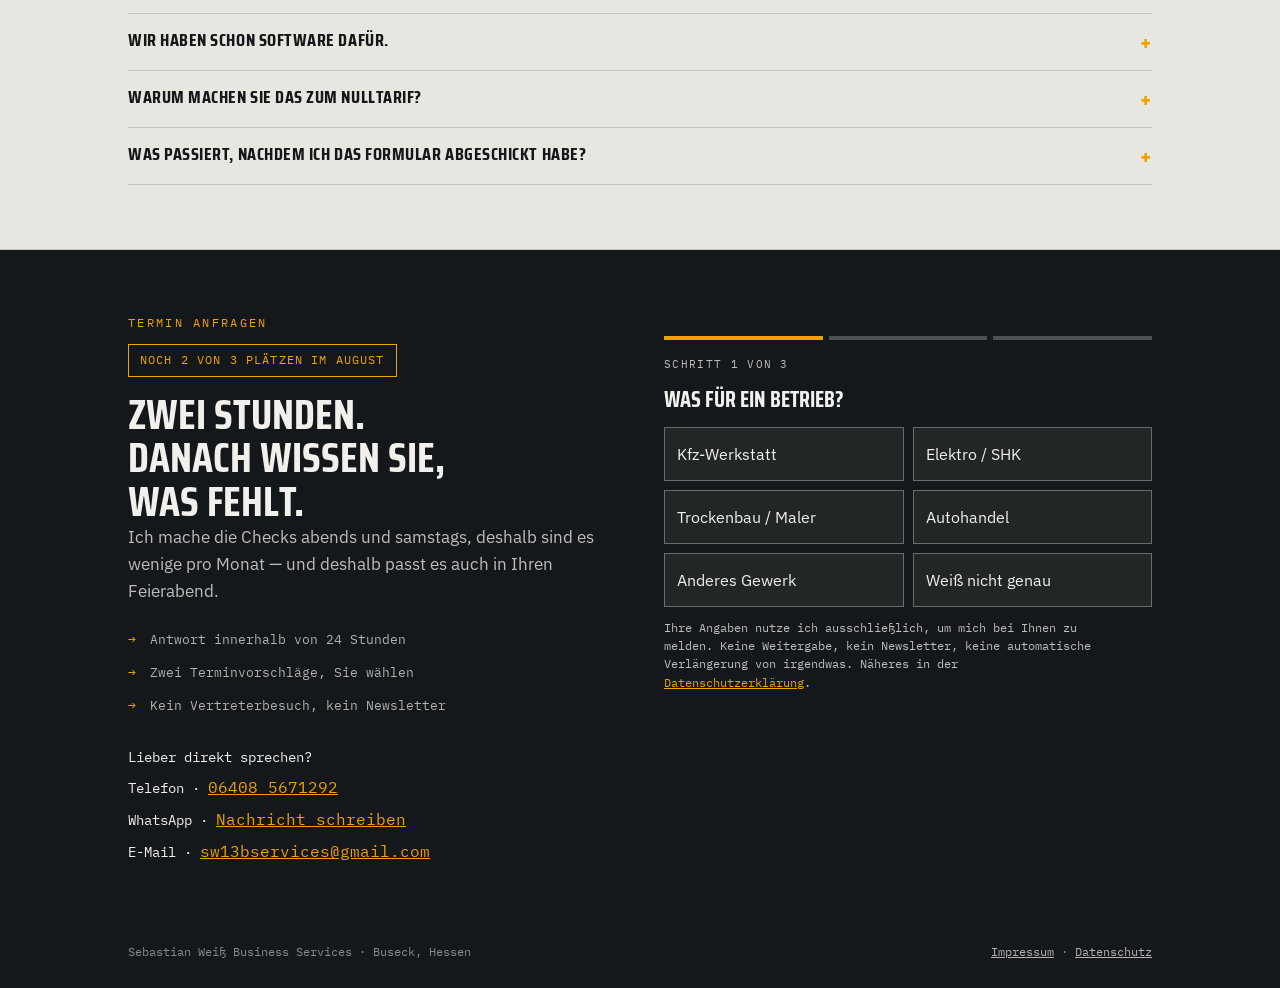
==== commit 3d4d2696: "Update print statement from 'Hello' to 'Goodbye'" ====
--- a/index.html
+++ b/index.html
@@ -3,355 +3,578 @@
 <head>
 <meta charset="UTF-8">
 <meta name="viewport" content="width=device-width, initial-scale=1">
-<title>Was Ihr Betrieb jeden Monat verschenkt | Sebastian Weiß Business Services</title>
-<link rel="preconnect" href="https://fonts.googleapis.com">
-<link rel="preconnect" href="https://fonts.gstatic.com" crossorigin>
-<link href="https://fonts.googleapis.com/css2?family=Saira+Condensed:wght@600;700&family=IBM+Plex+Sans:wght@400;500;600&family=IBM+Plex+Mono:wght@400;500&display=swap" rel="stylesheet">
+<title>Kostenloser Rechnungs-Check für Werkstätten &amp; Handwerk in Hessen</title>
+<meta name="description" content="In 2 Stunden zeige ich Ihnen schwarz auf weiß, welche Arbeit Ihr Betrieb leistet, aber nie berechnet. Kostenlos, ohne Blick in Ihre Buchhaltung. 3 Plätze pro Monat.">
+<meta name="robots" content="index,follow">
+<meta property="og:type" content="website">
+<meta property="og:title" content="Sie haben gearbeitet. Bezahlt wurde weniger.">
+<meta property="og:description" content="Kostenloser 2-Stunden-Check der Auftragsmappen für Werkstätten und Handwerksbetriebe in Hessen. Sie behalten das Protokoll, egal wie Sie sich entscheiden.">
+<meta property="og:locale" content="de_DE">
+<!-- ANPASSEN: eigene Domain + Vorschaubild (1200x630) -->
+<meta property="og:url" content="https://seppeltm.github.io/Rechnungscheck/">
+<meta property="og:image" content="https://seppeltm.github.io/Rechnungscheck/bilder/vorschau.jpg">
+<link rel="canonical" href="https://seppeltm.github.io/Rechnungscheck/">
+
 <style>
-    /* Schriften lokal eingebunden - keine Verbindung zu Google-Servern */
-  @font-face{
-    font-family:"Saira Condensed";font-style:normal;font-weight:600 700;font-display:swap;
-    src:url("fonts/SairaCondensed-Bold.ttf") format("truetype");
-  }
-  @font-face{
-    font-family:"IBM Plex Sans";font-style:normal;font-weight:400;font-display:swap;
-    src:url("fonts/IBMPlexSans-Regular.ttf") format("truetype");
-  }
-  @font-face{
-    font-family:"IBM Plex Sans";font-style:normal;font-weight:500 600;font-display:swap;
-    src:url("fonts/IBMPlexSans-SemiBold.ttf") format("truetype");
-  }
-  @font-face{
-    font-family:"IBM Plex Mono";font-style:normal;font-weight:400 500;font-display:swap;
-    src:url("fonts/IBMPlexMono-Regular.ttf") format("truetype");
-  }
-</style>
-<style>
+  /* Schriften lokal — KEIN Google-Fonts-Request (DSGVO + Ladezeit) */
+  @font-face{font-family:"Saira Condensed";font-style:normal;font-weight:600 700;font-display:swap;src:url("fonts/SairaCondensed-Bold.woff2") format("woff2"),url("fonts/SairaCondensed-Bold.ttf") format("truetype")}
+  @font-face{font-family:"IBM Plex Sans";font-style:normal;font-weight:400;font-display:swap;src:url("fonts/IBMPlexSans-Regular.woff2") format("woff2"),url("fonts/IBMPlexSans-Regular.ttf") format("truetype")}
+  @font-face{font-family:"IBM Plex Sans";font-style:normal;font-weight:500 600;font-display:swap;src:url("fonts/IBMPlexSans-SemiBold.woff2") format("woff2"),url("fonts/IBMPlexSans-SemiBold.ttf") format("truetype")}
+  @font-face{font-family:"IBM Plex Mono";font-style:normal;font-weight:400 500;font-display:swap;src:url("fonts/IBMPlexMono-Regular.woff2") format("woff2"),url("fonts/IBMPlexMono-Regular.ttf") format("truetype")}
+
   :root{
-    --ink:#14181b;
-    --steel:#2e4756;
-    --paper:#e8e6e1;
-    --paper-2:#f2f0ec;
-    --amber:#f0a202;
-    --rust:#b4442a;
-    --line:rgba(20,24,27,.16);
-    --measure:64ch;
+    --ink:#14181b; --steel:#2e4756; --paper:#e8e6e1; --paper-2:#f2f0ec;
+    --amber:#f0a202; --rust:#b4442a; --gruen:#1f6f4a;
+    --line:rgba(20,24,27,.16); --measure:62ch;
+    --bar:76px; /* Höhe der Sticky-Leiste unten */
   }
   *{box-sizing:border-box}
-  html{scroll-behavior:smooth}
+  [hidden]{display:none!important}
+  html{scroll-behavior:smooth;-webkit-text-size-adjust:100%}
   @media (prefers-reduced-motion:reduce){html{scroll-behavior:auto}*{animation:none!important;transition:none!important}}
-  body{margin:0;background:var(--paper);color:var(--ink);font-family:"IBM Plex Sans",system-ui,sans-serif;font-size:17px;line-height:1.6;-webkit-font-smoothing:antialiased}
-  .wrap{max-width:1080px;margin:0 auto;padding:0 24px}
-  h1,h2,h3{font-family:"Saira Condensed",system-ui,sans-serif;font-weight:700;line-height:1.02;letter-spacing:.01em;margin:0}
-  h1{font-size:clamp(40px,6.6vw,74px);text-transform:uppercase}
-  h2{font-size:clamp(29px,4.2vw,44px);text-transform:uppercase}
-  h3{font-size:21px;font-weight:600;text-transform:uppercase;letter-spacing:.04em}
-  p{margin:0 0 16px;max-width:var(--measure)}
+  body{margin:0;background:var(--paper);color:var(--ink);font-family:"IBM Plex Sans",system-ui,-apple-system,sans-serif;font-size:17px;line-height:1.6;padding-bottom:var(--bar);-webkit-font-smoothing:antialiased}
+  .wrap{max-width:1080px;margin:0 auto;padding:0 18px}
+  h1,h2,h3{font-family:"Saira Condensed","Arial Narrow",system-ui,sans-serif;font-weight:700;line-height:1.04;margin:0}
+  h1{font-size:clamp(32px,8.4vw,66px);text-transform:uppercase;letter-spacing:.005em}
+  h2{font-size:clamp(26px,6.4vw,42px);text-transform:uppercase}
+  h3{font-size:19px;font-weight:600;text-transform:uppercase;letter-spacing:.04em}
+  p{margin:0 0 15px;max-width:var(--measure)}
   a{color:inherit}
-  a:focus-visible,button:focus-visible,input:focus-visible,select:focus-visible,textarea:focus-visible{outline:3px solid var(--amber);outline-offset:3px}
-  .eyebrow{font-family:"IBM Plex Mono",monospace;font-size:12px;letter-spacing:.22em;text-transform:uppercase;color:var(--steel);margin:0 0 14px}
-  .mark-amber{background:linear-gradient(transparent 62%,rgba(240,162,2,.55) 62%)}
-
-  /* Kopf */
-  .top{border-bottom:1px solid var(--line);position:sticky;top:0;background:var(--paper);z-index:20}
-  .top .wrap{display:flex;justify-content:space-between;align-items:center;gap:16px;padding:14px 24px}
-  .mark{font-family:"Saira Condensed",sans-serif;font-weight:700;text-transform:uppercase;letter-spacing:.06em;font-size:18px}
-  .mark span{color:var(--steel);font-weight:600}
-  .top .mini{display:inline-block;background:var(--ink);color:var(--paper-2);text-decoration:none;font-family:"Saira Condensed",sans-serif;font-weight:700;text-transform:uppercase;letter-spacing:.06em;font-size:15px;padding:9px 18px;border:2px solid var(--ink)}
-  .top .mini:hover{background:var(--amber);border-color:var(--amber);color:var(--ink)}
-
-  /* Hero */
-  .hero{padding:64px 0 58px;border-bottom:1px solid var(--line)}
-  .hero-grid{display:grid;grid-template-columns:1.02fr .98fr;gap:52px;align-items:start}
+  a:focus-visible,button:focus-visible,input:focus-visible,select:focus-visible,textarea:focus-visible{outline:3px solid var(--amber);outline-offset:2px}
+  .eyebrow{font-family:"IBM Plex Mono",ui-monospace,monospace;font-size:11.5px;letter-spacing:.2em;text-transform:uppercase;color:var(--steel);margin:0 0 12px}
+  section{padding:44px 0;border-bottom:1px solid var(--line)}
+  .mono{font-family:"IBM Plex Mono",ui-monospace,monospace}
+
+  /* ---------- Kopf ---------- */
+  .top{border-bottom:1px solid var(--line);position:sticky;top:0;background:var(--paper);z-index:30}
+  .top .wrap{display:flex;justify-content:space-between;align-items:center;gap:12px;padding:10px 18px}
+  .mark{font-family:"Saira Condensed",sans-serif;font-weight:700;text-transform:uppercase;letter-spacing:.05em;font-size:15px;line-height:1.15}
+  .mark small{display:block;font-family:"IBM Plex Mono",monospace;font-size:10px;letter-spacing:.14em;color:var(--steel);font-weight:400}
+  .ruf{display:inline-flex;align-items:center;gap:8px;background:var(--ink);color:var(--paper-2);text-decoration:none;font-family:"Saira Condensed",sans-serif;font-weight:700;text-transform:uppercase;letter-spacing:.05em;font-size:14px;padding:10px 14px;border:2px solid var(--ink);white-space:nowrap}
+
+  /* ---------- Hero ---------- */
+  .hero{padding:26px 0 38px;border-bottom:1px solid var(--line)}
   .hero h1 em{font-style:normal;color:var(--rust);display:block}
-  .lede{font-size:20px;margin-top:24px;max-width:44ch}
-  .cta-row{display:flex;flex-wrap:wrap;gap:14px;margin-top:28px;align-items:center}
-  .btn{display:inline-block;background:var(--ink);color:var(--paper-2);text-decoration:none;font-family:"Saira Condensed",sans-serif;font-weight:700;text-transform:uppercase;letter-spacing:.06em;font-size:19px;padding:15px 30px;border:2px solid var(--ink);transition:background .15s,color .15s;cursor:pointer}
+  .lede{font-size:18px;margin-top:16px;max-width:46ch}
+  .lede b{font-weight:600}
+  .chips-trust{display:flex;flex-wrap:wrap;gap:7px;margin:16px 0 0;padding:0;list-style:none}
+  .chips-trust li{font-family:"IBM Plex Mono",monospace;font-size:11.5px;letter-spacing:.06em;border:1px solid var(--line);background:var(--paper-2);padding:6px 10px;color:var(--steel)}
+  .chips-trust li::before{content:"✓ ";color:var(--gruen);font-weight:700}
+
+  /* Einstieg (Schritt 1 im Hero) */
+  .einstieg{margin-top:26px;background:var(--paper-2);border:2px solid var(--ink);box-shadow:6px 6px 0 rgba(46,71,86,.16);padding:20px 18px}
+  .einstieg .frage{font-family:"Saira Condensed",sans-serif;font-weight:700;text-transform:uppercase;font-size:22px;line-height:1.1;margin:0 0 4px}
+  .einstieg .sub{font-family:"IBM Plex Mono",monospace;font-size:11.5px;color:var(--steel);letter-spacing:.06em;margin:0 0 14px}
+  .gewerk-grid{display:grid;grid-template-columns:1fr 1fr;gap:9px}
+  .gewerk{display:block;width:100%;text-align:left;background:#fff;border:1.5px solid var(--line);padding:14px 12px;font-family:"IBM Plex Sans",sans-serif;font-size:15.5px;font-weight:500;cursor:pointer;min-height:56px;transition:background .12s,border-color .12s}
+  .gewerk:hover,.gewerk:focus-visible{border-color:var(--ink);background:#fff}
+  .gewerk[aria-pressed="true"]{background:var(--amber);border-color:var(--ink)}
+  .einstieg .dauer{font-family:"IBM Plex Mono",monospace;font-size:11.5px;color:var(--steel);margin:13px 0 0;text-align:center}
+
+  /* ---------- Buttons ---------- */
+  .btn{display:inline-block;background:var(--ink);color:var(--paper-2);text-decoration:none;font-family:"Saira Condensed",sans-serif;font-weight:700;text-transform:uppercase;letter-spacing:.05em;font-size:18px;padding:16px 26px;border:2px solid var(--ink);cursor:pointer;text-align:center;min-height:56px}
   .btn:hover,.btn:focus-visible{background:var(--amber);border-color:var(--amber);color:var(--ink)}
-  .btn-note{font-family:"IBM Plex Mono",monospace;font-size:12.5px;color:var(--steel);letter-spacing:.04em;max-width:23ch;line-height:1.5}
-
-  /* Auftragsmappe */
-  .mappe{background:var(--paper-2);border:1px solid var(--line);box-shadow:7px 7px 0 rgba(46,71,86,.14);font-family:"IBM Plex Mono",monospace;font-size:13.5px}
-  .mappe-head{display:flex;justify-content:space-between;align-items:baseline;gap:12px;padding:13px 20px;border-bottom:1px solid var(--line);text-transform:uppercase;letter-spacing:.14em;font-size:11.5px;color:var(--steel)}
-  .zeile{display:grid;grid-template-columns:1fr auto auto;gap:14px;align-items:center;padding:12px 20px;border-bottom:1px solid rgba(20,24,27,.09)}
+  .btn-amber{background:var(--amber);border-color:var(--amber);color:var(--ink)}
+  .btn-amber:hover{background:var(--ink);border-color:var(--ink);color:var(--amber)}
+  .btn-block{display:block;width:100%}
+  .cta-mid{margin:30px 0 0;padding:22px 18px;background:var(--paper-2);border:1px solid var(--line);border-left:5px solid var(--amber)}
+  .cta-mid p{margin:0 0 14px;font-size:16px;font-weight:500}
+
+  /* ---------- Auftragsmappe / Rechner ---------- */
+  .mappe{background:var(--paper-2);border:1px solid var(--line);font-family:"IBM Plex Mono",monospace;font-size:13px;margin-top:22px}
+  .mappe-head{display:flex;justify-content:space-between;gap:10px;padding:11px 14px;border-bottom:1px solid var(--line);text-transform:uppercase;letter-spacing:.12em;font-size:10.5px;color:var(--steel)}
+  .zeile{display:grid;grid-template-columns:1fr auto;gap:4px 12px;padding:11px 14px;border-bottom:1px solid rgba(20,24,27,.09)}
   .zeile b{font-weight:500}
-  .betrag{font-variant-numeric:tabular-nums;color:var(--steel)}
-  .stempel{font-family:"Saira Condensed",sans-serif;font-weight:700;font-size:13px;text-transform:uppercase;letter-spacing:.08em;padding:3px 9px;border:1.5px solid var(--steel);color:var(--steel)}
-  .offen{background:rgba(180,68,42,.08)}
+  .betrag{font-variant-numeric:tabular-nums;color:var(--steel);text-align:right}
+  .stempel{grid-column:1/-1;justify-self:start;font-family:"Saira Condensed",sans-serif;font-weight:700;font-size:11.5px;text-transform:uppercase;letter-spacing:.08em;padding:2px 7px;border:1.5px solid var(--steel);color:var(--steel)}
+  .offen{background:rgba(180,68,42,.07)}
   .offen .stempel{border-color:var(--rust);color:var(--rust)}
   .offen b,.offen .betrag{color:var(--rust)}
-  .mappe-foot{padding:15px 20px;border-top:2px solid var(--ink);display:flex;justify-content:space-between;align-items:baseline;gap:12px}
-  .mappe-foot .lbl{text-transform:uppercase;letter-spacing:.12em;font-size:11.5px;color:var(--steel)}
-  .mappe-foot .sum{font-family:"Saira Condensed",sans-serif;font-size:30px;font-weight:700;color:var(--rust)}
-  .mappe-cap{font-family:"IBM Plex Mono",monospace;font-size:12px;color:var(--steel);margin-top:11px;line-height:1.5}
-
-  section{padding:66px 0;border-bottom:1px solid var(--line)}
-
-  /* Kette */
-  .kette{display:grid;grid-template-columns:repeat(3,1fr);gap:0;margin-top:38px;border:1px solid var(--line);background:var(--paper-2)}
-  .glied{padding:26px 24px;border-right:1px solid var(--line);position:relative}
-  .glied:last-child{border-right:0}
-  .glied .st{font-family:"IBM Plex Mono",monospace;font-size:11.5px;letter-spacing:.16em;text-transform:uppercase;color:var(--steel);display:block;margin-bottom:12px}
-  .glied h3{margin-bottom:9px;font-size:19px}
+  .mappe-foot{padding:13px 14px;border-top:2px solid var(--ink);display:flex;justify-content:space-between;align-items:baseline;gap:10px}
+  .mappe-foot .lbl{text-transform:uppercase;letter-spacing:.1em;font-size:10.5px;color:var(--steel)}
+  .mappe-foot .sum{font-family:"Saira Condensed",sans-serif;font-size:27px;font-weight:700;color:var(--rust)}
+  .cap{font-family:"IBM Plex Mono",monospace;font-size:11.5px;color:var(--steel);margin-top:10px;line-height:1.55}
+
+  .rechner{background:var(--ink);color:var(--paper-2);padding:24px 18px;margin-top:26px}
+  .rechner h3{color:var(--amber);margin-bottom:6px}
+  .rechner p{color:rgba(232,230,225,.8);font-size:15px}
+  .r-feld{margin-top:16px}
+  .r-feld label{display:block;font-family:"IBM Plex Mono",monospace;font-size:11px;letter-spacing:.12em;text-transform:uppercase;color:var(--amber);margin-bottom:7px}
+  .r-feld input[type=range]{width:100%;accent-color:var(--amber);height:34px}
+  .r-wert{font-family:"Saira Condensed",sans-serif;font-size:20px;font-weight:700}
+  .r-out{margin-top:20px;border-top:2px solid var(--amber);padding-top:16px}
+  .r-out .zahl{font-family:"Saira Condensed",sans-serif;font-size:clamp(38px,12vw,64px);font-weight:700;color:var(--amber);line-height:1;display:block}
+  .r-out .lbl{font-family:"IBM Plex Mono",monospace;font-size:11.5px;letter-spacing:.1em;text-transform:uppercase;color:rgba(232,230,225,.7);display:block;margin-top:8px}
+  .r-out .formel{font-family:"IBM Plex Mono",monospace;font-size:11.5px;color:rgba(232,230,225,.55);margin-top:10px;line-height:1.6}
+
+  /* ---------- Stationen ---------- */
+  .kette{display:grid;gap:0;margin-top:26px;border:1px solid var(--line);background:var(--paper-2)}
+  .glied{padding:20px 16px;border-bottom:1px solid var(--line)}
+  .glied:last-child{border-bottom:0}
+  .glied .st{font-family:"IBM Plex Mono",monospace;font-size:11px;letter-spacing:.14em;text-transform:uppercase;color:var(--steel);display:block;margin-bottom:9px}
   .glied p{font-size:15.5px;margin:0}
-  .leck{margin-top:16px;font-family:"IBM Plex Mono",monospace;font-size:12.5px;color:var(--rust);border-top:2px solid var(--rust);padding-top:9px;line-height:1.5}
-
-  /* Beweis */
-  .ehrlich{background:var(--paper-2);border-left:5px solid var(--amber);padding:28px 30px;margin-top:34px}
-  .ehrlich p:last-child{margin-bottom:0}
-
-  /* Stufen */
-  .stufen{margin-top:38px;border-top:1px solid var(--line)}
-  .stufe{display:grid;grid-template-columns:120px 1fr 200px;gap:26px;padding:25px 0;border-bottom:1px solid var(--line);align-items:start}
-  .stufe .st{font-family:"IBM Plex Mono",monospace;font-size:12px;letter-spacing:.16em;text-transform:uppercase;color:var(--steel);padding-top:5px}
-  .stufe h3{margin-bottom:8px}
-  .stufe p{font-size:16px;margin:0}
-  .preis{font-family:"Saira Condensed",sans-serif;font-weight:700;text-transform:uppercase;font-size:19px;letter-spacing:.04em;text-align:right;padding-top:2px}
-  .preis small{display:block;font-family:"IBM Plex Mono",monospace;font-size:11.5px;font-weight:400;letter-spacing:.06em;color:var(--steel);text-transform:none;margin-top:5px;line-height:1.45}
+  .leck{margin-top:13px;font-family:"IBM Plex Mono",monospace;font-size:12px;color:var(--rust);border-top:2px solid var(--rust);padding-top:8px;line-height:1.5}
+
+  /* ---------- Beweis ---------- */
+  .beweis{display:grid;gap:22px;margin-top:24px}
+  .karte{background:var(--paper-2);border:1px solid var(--line);padding:18px 16px}
+  .karte img{width:100%;height:auto;display:block;border:1px solid var(--line);background:#fff}
+  .platzhalter{width:100%;aspect-ratio:4/3;background:repeating-linear-gradient(45deg,#dcd9d3,#dcd9d3 10px,#e6e3dd 10px,#e6e3dd 20px);display:flex;align-items:center;justify-content:center;font-family:"IBM Plex Mono",monospace;font-size:12px;color:var(--steel);text-align:center;padding:14px;border:1px dashed var(--steel)}
+  .fakten{font-family:"IBM Plex Mono",monospace;font-size:13.5px;list-style:none;padding:0;margin:20px 0 0}
+  .fakten li{padding:11px 0;border-bottom:1px solid var(--line);display:flex;gap:14px}
+  .fakten li:first-child{border-top:1px solid var(--line)}
+  .fakten .k{color:var(--steel);min-width:92px;text-transform:uppercase;font-size:11px;letter-spacing:.1em;padding-top:2px}
+
+  /* ---------- Ablauf ---------- */
+  .stufen{margin-top:26px;border-top:1px solid var(--line)}
+  .stufe{padding:20px 0;border-bottom:1px solid var(--line)}
+  .stufe .st{font-family:"IBM Plex Mono",monospace;font-size:11px;letter-spacing:.14em;text-transform:uppercase;color:var(--steel);display:block;margin-bottom:8px}
+  .stufe p{font-size:15.5px;margin:0}
+  .preis{font-family:"Saira Condensed",sans-serif;font-weight:700;text-transform:uppercase;font-size:18px;letter-spacing:.03em;margin-top:12px}
+  .preis small{display:block;font-family:"IBM Plex Mono",monospace;font-size:11.5px;font-weight:400;letter-spacing:.05em;color:var(--steel);text-transform:none;margin-top:4px;line-height:1.5}
   .gratis{color:var(--rust)}
 
-  /* Einwände */
-  .fragen{margin-top:34px;border-top:1px solid var(--line)}
+  /* ---------- Passt/Passt nicht ---------- */
+  .zwei{display:grid;gap:16px;margin-top:24px}
+  .liste{list-style:none;padding:0;margin:0;font-size:15.5px}
+  .liste li{padding:9px 0;border-bottom:1px solid var(--line);display:flex;gap:10px}
+  .ja li::before{content:"✓";color:var(--gruen);font-weight:700}
+  .nein li::before{content:"×";color:var(--rust);font-weight:700}
+
+  /* ---------- Garantie ---------- */
+  .garantie{background:var(--paper-2);border:2px solid var(--gruen);padding:22px 18px;margin-top:26px}
+  .garantie h3{color:var(--gruen);margin-bottom:10px}
+  .garantie p:last-child{margin-bottom:0}
+
+  /* ---------- Einwände ---------- */
+  .fragen{margin-top:24px;border-top:1px solid var(--line)}
   details{border-bottom:1px solid var(--line)}
-  summary{cursor:pointer;padding:19px 0;font-family:"Saira Condensed",sans-serif;font-weight:600;text-transform:uppercase;letter-spacing:.04em;font-size:20px;list-style:none;display:flex;justify-content:space-between;gap:16px;align-items:center}
+  summary{cursor:pointer;padding:16px 0;font-family:"Saira Condensed",sans-serif;font-weight:600;text-transform:uppercase;letter-spacing:.03em;font-size:18px;line-height:1.2;list-style:none;display:flex;justify-content:space-between;gap:14px;align-items:flex-start}
   summary::-webkit-details-marker{display:none}
-  summary::after{content:"+";font-size:26px;color:var(--amber);line-height:1}
+  summary::after{content:"+";font-size:24px;color:var(--amber);line-height:1}
   details[open] summary::after{content:"–"}
-  details p{padding-bottom:19px;margin:0;font-size:16px}
-
-  /* Wer */
-  .wer{display:grid;grid-template-columns:1fr 1fr;gap:52px;align-items:start}
-  .fakten{font-family:"IBM Plex Mono",monospace;font-size:14px;list-style:none;padding:0;margin:0}
-  .fakten li{padding:12px 0;border-bottom:1px solid var(--line);display:flex;gap:16px}
-  .fakten li:first-child{border-top:1px solid var(--line)}
-  .fakten .k{color:var(--steel);min-width:104px;text-transform:uppercase;font-size:11.5px;letter-spacing:.12em;padding-top:3px}
-
-  /* Formular */
-  .schluss{background:var(--ink);color:var(--paper-2);border-bottom:0}
+  details p{padding-bottom:16px;margin:0;font-size:15.5px}
+
+  /* ---------- Formular ---------- */
+  .schluss{background:var(--ink);color:var(--paper-2);border-bottom:0;padding-bottom:56px}
   .schluss h2{color:var(--paper-2)}
-  .schluss p{color:rgba(232,230,225,.78)}
+  .schluss p{color:rgba(232,230,225,.8)}
   .schluss .eyebrow{color:var(--amber)}
-  .form-grid{display:grid;grid-template-columns:1fr 1fr;gap:52px;align-items:start;margin-top:8px}
-  form{display:grid;gap:15px}
-  label{font-family:"IBM Plex Mono",monospace;font-size:11.5px;letter-spacing:.14em;text-transform:uppercase;color:var(--amber);display:block;margin-bottom:7px}
-  input,select,textarea{width:100%;background:rgba(242,240,236,.06);border:1px solid rgba(242,240,236,.3);color:var(--paper-2);font-family:"IBM Plex Sans",sans-serif;font-size:16px;padding:12px 14px}
-  textarea{min-height:92px;resize:vertical}
-  .form-btn{background:var(--amber);border-color:var(--amber);color:var(--ink);width:100%;text-align:center}
-  .form-btn:hover{background:transparent;color:var(--amber)}
-  .klein{font-family:"IBM Plex Mono",monospace;font-size:11.5px;color:rgba(232,230,225,.6);line-height:1.6;margin:0}
+  .plaetze{display:inline-block;font-family:"IBM Plex Mono",monospace;font-size:11.5px;letter-spacing:.1em;text-transform:uppercase;border:1px solid var(--amber);color:var(--amber);padding:6px 11px;margin-bottom:16px}
+  .fortschritt{display:flex;gap:6px;margin:22px 0 16px}
+  .fortschritt span{flex:1;height:4px;background:rgba(242,240,236,.25)}
+  .fortschritt span.an{background:var(--amber)}
+  .schritt-lbl{font-family:"IBM Plex Mono",monospace;font-size:11px;letter-spacing:.12em;text-transform:uppercase;color:rgba(232,230,225,.65);margin-bottom:14px}
+  form{display:block}
+  fieldset{border:0;padding:0;margin:0}
+  legend{font-family:"Saira Condensed",sans-serif;font-weight:700;text-transform:uppercase;font-size:22px;line-height:1.15;color:var(--paper-2);margin-bottom:14px;padding:0}
+  .opt-grid{display:grid;grid-template-columns:1fr 1fr;gap:9px}
+  .opt{display:block;background:rgba(242,240,236,.06);border:1.5px solid rgba(242,240,236,.35);color:var(--paper-2);padding:14px 12px;font-family:"IBM Plex Sans",sans-serif;font-size:15.5px;cursor:pointer;text-align:left;min-height:54px}
+  .opt[aria-pressed="true"]{background:var(--amber);border-color:var(--amber);color:var(--ink);font-weight:600}
+  label.feld{font-family:"IBM Plex Mono",monospace;font-size:11px;letter-spacing:.12em;text-transform:uppercase;color:var(--amber);display:block;margin:16px 0 6px}
+  input[type=text],input[type=tel],input[type=email],textarea{width:100%;background:rgba(242,240,236,.07);border:1.5px solid rgba(242,240,236,.35);color:var(--paper-2);font-family:"IBM Plex Sans",sans-serif;font-size:16px;padding:14px;min-height:52px}
+  input::placeholder,textarea::placeholder{color:rgba(232,230,225,.42)}
+  textarea{min-height:84px;resize:vertical}
+  .fehler{color:#ffb3a0;font-family:"IBM Plex Mono",monospace;font-size:12px;margin-top:6px;display:none}
+  .zurueck{background:none;border:0;color:rgba(232,230,225,.7);font-family:"IBM Plex Mono",monospace;font-size:12px;letter-spacing:.1em;text-transform:uppercase;cursor:pointer;padding:14px 0;text-decoration:underline}
+  .klein{font-family:"IBM Plex Mono",monospace;font-size:11.5px;color:rgba(232,230,225,.62);line-height:1.6;margin:12px 0 0}
   .klein a{color:var(--amber)}
-  .direkt{font-family:"IBM Plex Mono",monospace;font-size:14.5px;margin-top:22px;line-height:2.1}
-  .direkt a{color:var(--amber)}
-  .plaetze{display:inline-block;font-family:"IBM Plex Mono",monospace;font-size:12px;letter-spacing:.12em;text-transform:uppercase;border:1px solid var(--amber);color:var(--amber);padding:7px 13px;margin-bottom:20px}
-
-  footer{padding:24px 0;font-family:"IBM Plex Mono",monospace;font-size:12px;color:var(--steel);background:var(--ink)}
-  footer .wrap{display:flex;justify-content:space-between;flex-wrap:wrap;gap:12px}
-
-  @media (max-width:880px){
-    .hero-grid,.wer,.form-grid{grid-template-columns:1fr;gap:38px}
-    .kette{grid-template-columns:1fr}
-    .glied{border-right:0;border-bottom:1px solid var(--line)}
-    .glied:last-child{border-bottom:0}
-    .stufe{grid-template-columns:1fr;gap:10px}
-    .preis{text-align:left}
-    .hero{padding:46px 0 42px}
-    section{padding:48px 0}
-    .top .mini{font-size:13px;padding:8px 13px}
+  .zustimmung{display:flex;gap:10px;align-items:flex-start;margin-top:16px;font-size:13.5px;color:rgba(232,230,225,.8)}
+  .zustimmung input{width:22px;height:22px;flex:0 0 auto;margin-top:2px;accent-color:var(--amber)}
+  .danach{list-style:none;padding:0;margin:18px 0 0;font-family:"IBM Plex Mono",monospace;font-size:12.5px;color:rgba(232,230,225,.75);line-height:1.5}
+  .danach li{padding:7px 0 7px 22px;position:relative}
+  .danach li::before{content:"→";position:absolute;left:0;color:var(--amber)}
+  .direkt{font-family:"IBM Plex Mono",monospace;font-size:14px;margin-top:22px;line-height:2}
+  .direkt a{color:var(--amber);font-size:16px}
+  .hp{position:absolute;left:-9999px;opacity:0;height:0;overflow:hidden}
+
+  footer{padding:20px 0 26px;font-family:"IBM Plex Mono",monospace;font-size:11.5px;color:rgba(232,230,225,.55);background:var(--ink)}
+  footer .wrap{display:flex;justify-content:space-between;flex-wrap:wrap;gap:10px}
+  footer a{color:rgba(232,230,225,.75)}
+
+  /* ---------- Sticky Leiste unten (Daumenzone) ---------- */
+  .bar{position:fixed;left:0;right:0;bottom:0;z-index:40;background:var(--ink);border-top:2px solid var(--amber);display:grid;grid-template-columns:auto auto 1fr;gap:8px;padding:10px 12px calc(10px + env(safe-area-inset-bottom))}
+  .bar a{display:flex;align-items:center;justify-content:center;gap:7px;text-decoration:none;font-family:"Saira Condensed",sans-serif;font-weight:700;text-transform:uppercase;letter-spacing:.04em;font-size:16px;min-height:52px;padding:0 14px}
+  .bar .b-tel{background:transparent;color:var(--paper-2);border:2px solid rgba(242,240,236,.45)}
+  .bar .b-wa{background:#25D366;color:#0b2e1b;border:2px solid #25D366}
+  .bar .b-cta{background:var(--amber);color:var(--ink);border:2px solid var(--amber)}
+  .bar svg{width:19px;height:19px;flex:0 0 auto}
+
+  /* ---------- Desktop ---------- */
+  @media (min-width:860px){
+    :root{--bar:0px}
+    body{padding-bottom:0}
+    .wrap{padding:0 28px}
+    section{padding:64px 0}
+    .hero{padding:48px 0 56px}
+    .hero-grid{display:grid;grid-template-columns:1.05fr .95fr;gap:48px;align-items:start}
+    .kette{grid-template-columns:repeat(3,1fr)}
+    .glied{border-bottom:0;border-right:1px solid var(--line)}
+    .glied:last-child{border-right:0}
+    .beweis{grid-template-columns:1fr 1fr}
+    .zwei{grid-template-columns:1fr 1fr;gap:34px}
+    .form-grid{display:grid;grid-template-columns:1fr 1fr;gap:48px;align-items:start}
+    .bar{display:none}
+    .gewerk-grid{grid-template-columns:1fr 1fr}
+  }
+  @media (max-width:359px){
+    .gewerk-grid,.opt-grid{grid-template-columns:1fr}
+    .bar{grid-template-columns:auto 1fr}
+    .bar .b-wa span{display:none}
   }
 </style>
 </head>
 <body>
 
+<!-- ============ KOPF ============ -->
 <header class="top">
   <div class="wrap">
-    <div class="mark">Sebastian Weiß <span>Business Services</span></div>
-    <a class="mini" href="#kontakt">Check anfragen</a>
+    <div class="mark">Sebastian Weiß<small>Business Services · Buseck</small></div>
+    <a class="ruf" href="tel:+4964085671292" data-track="tel-kopf">
+      <svg viewBox="0 0 24 24" fill="currentColor" aria-hidden="true"><path d="M6.6 10.8a15 15 0 006.6 6.6l2.2-2.2c.3-.3.7-.4 1-.2 1.2.4 2.4.6 3.6.6.6 0 1 .4 1 1V20c0 .6-.4 1-1 1A17 17 0 013 4c0-.6.4-1 1-1h3.5c.6 0 1 .4 1 1 0 1.3.2 2.5.6 3.6.1.4 0 .8-.2 1l-2.3 2.2z"/></svg>
+      Anrufen
+    </a>
   </div>
 </header>
 
-<div class="hero">
-  <div class="wrap hero-grid">
-    <div>
-      <p class="eyebrow">Kostenloser Check · Werkstatt &amp; Handwerk in Hessen</p>
-      <h1>Sie haben gearbeitet.<em>Bezahlt wurde weniger.</em></h1>
-      <p class="lede">Die halbe Stunde extra. Die zweite Anfahrt. Das Teil aus dem Regal. In den meisten Betrieben landet ein Teil der geleisteten Arbeit nie auf einer Rechnung — und keiner merkt es, weil die Aufträge trotzdem weitergehen.</p>
-      <p class="lede" style="font-size:17px"><span class="mark-amber">Ich gehe zwei Stunden lang Ihre Auftragsmappen durch und zeige Ihnen schwarz auf weiß, was fehlt.</span> Kostenlos. Ohne Blick in Ihre Buchhaltung.</p>
-      <div class="cta-row">
-        <a class="btn" href="#kontakt">Zwei Stunden vereinbaren</a>
-        <span class="btn-note">Vor Ort oder digital · keine Verpflichtung danach</span>
-      </div>
-    </div>
-
-    <div>
-      <div class="mappe">
-        <div class="mappe-head"><span>Auftragsmappen · Stichprobe</span><span>6 Wochen</span></div>
-        <div class="zeile"><b>Zusatzarbeit nach Rücksprache</b><span class="betrag">340,00 €</span><span class="stempel">berechnet</span></div>
-        <div class="zeile offen"><b>Zweite Anfahrt, aus Kulanz</b><span class="betrag">185,00 €</span><span class="stempel">offen</span></div>
-        <div class="zeile"><b>Ersatzteil aus Eigenbestand</b><span class="betrag">128,50 €</span><span class="stempel">berechnet</span></div>
-        <div class="zeile offen"><b>Mehrstunden, nicht notiert</b><span class="betrag">420,00 €</span><span class="stempel">offen</span></div>
-        <div class="zeile offen"><b>Nacharbeit im Folgetermin</b><span class="betrag">275,00 €</span><span class="stempel">offen</span></div>
-        <div class="mappe-foot"><span class="lbl">In 6 Wochen nicht berechnet</span><span class="sum">880,00 €</span></div>
-      </div>
-      <p class="mappe-cap">Beispielhafte Darstellung, keine echten Kundendaten.<br>Was bei Ihnen offen ist, zeigt der Check.</p>
-    </div>
-  </div>
-</div>
-
-<section>
+<!-- ============ HERO ============ -->
+<section class="hero" id="start">
+  <div class="wrap">
+    <div class="hero-grid">
+      <div>
+        <p class="eyebrow">Kostenlos · Werkstatt &amp; Handwerk in Hessen</p>
+        <h1>Sie haben gearbeitet.<em>Bezahlt wurde weniger.</em></h1>
+        <p class="lede"><b>Kostenloser Rechnungs-Check für Betriebe in Hessen.</b> In zwei Stunden zeige ich Ihnen schwarz auf weiß, welche Arbeit bei Ihnen geleistet wird und trotzdem auf keiner Rechnung landet. Ohne Blick in Ihre Buchhaltung.</p>
+        <ul class="chips-trust">
+          <li>Kostenlos, ohne Bedingung</li>
+          <li>Keine Buchhaltung nötig</li>
+          <li>Protokoll gehört Ihnen</li>
+          <li>Verschwiegenheit schriftlich</li>
+        </ul>
+      </div>
+
+      <!-- Micro-Commitment: Schritt 1 direkt im Hero -->
+      <div class="einstieg">
+        <p class="frage">Was für ein Betrieb?</p>
+        <p class="sub">Schritt 1 von 3 · ein Tipp genügt</p>
+        <div class="gewerk-grid">
+          <button type="button" class="gewerk" data-gewerk="Kfz-Werkstatt">Kfz-Werkstatt</button>
+          <button type="button" class="gewerk" data-gewerk="Elektro / SHK">Elektro / SHK</button>
+          <button type="button" class="gewerk" data-gewerk="Trockenbau / Maler">Trockenbau / Maler</button>
+          <button type="button" class="gewerk" data-gewerk="Autohandel">Autohandel</button>
+          <button type="button" class="gewerk" data-gewerk="Anderes Gewerk">Anderes Gewerk</button>
+          <button type="button" class="gewerk" data-gewerk="Noch unklar">Weiß nicht genau</button>
+        </div>
+        <p class="dauer">Dauert 40 Sekunden · keine Verpflichtung</p>
+      </div>
+    </div>
+  </div>
+</section>
+
+<!-- ============ BEISPIEL + RECHNER ============ -->
+<section id="rechnen">
+  <div class="wrap">
+    <p class="eyebrow">Was da zusammenkommt</p>
+    <h2>Sechs Wochen, ein Betrieb,<br>880 Euro</h2>
+    <p>So sieht eine Stichprobe aus, wenn man die Auftragsmappen nebeneinanderlegt. Fünf Positionen, drei davon nie berechnet.</p>
+
+    <div class="mappe">
+      <div class="mappe-head"><span>Auftragsmappen · Stichprobe</span><span>6 Wochen</span></div>
+      <div class="zeile"><b>Zusatzarbeit nach Rücksprache</b><span class="betrag">340,00 €</span><span class="stempel">berechnet</span></div>
+      <div class="zeile offen"><b>Zweite Anfahrt, aus Kulanz</b><span class="betrag">185,00 €</span><span class="stempel">offen</span></div>
+      <div class="zeile"><b>Ersatzteil aus Eigenbestand</b><span class="betrag">128,50 €</span><span class="stempel">berechnet</span></div>
+      <div class="zeile offen"><b>Mehrstunden, nicht notiert</b><span class="betrag">420,00 €</span><span class="stempel">offen</span></div>
+      <div class="zeile offen"><b>Nacharbeit im Folgetermin</b><span class="betrag">275,00 €</span><span class="stempel">offen</span></div>
+      <div class="mappe-foot"><span class="lbl">In 6 Wochen nicht berechnet</span><span class="sum">880,00 €</span></div>
+    </div>
+    <p class="cap">Nachgebautes Beispiel aus typischen Positionen — keine echten Kundendaten. Was bei Ihnen offen ist, zeigt der Check.</p>
+
+    <!-- Verlustrechner: Selbst-Personalisierung + Vorqualifizierung -->
+    <div class="rechner">
+      <h3>Rechnen Sie mit Ihren Zahlen</h3>
+      <p>Zwei Schieberegler. Danach wissen Sie, über welche Größenordnung wir reden.</p>
+
+      <div class="r-feld">
+        <label for="auftraege">Aufträge pro Woche: <span class="r-wert" id="a-wert">15</span></label>
+        <input type="range" id="auftraege" min="3" max="60" step="1" value="15">
+      </div>
+      <div class="r-feld">
+        <label for="quote">Davon mit Zusatzarbeit, Kulanz oder Kleinmaterial: <span class="r-wert" id="q-wert">20 %</span></label>
+        <input type="range" id="quote" min="5" max="50" step="5" value="20">
+      </div>
+
+      <div class="r-out">
+        <span class="zahl" id="ergebnis">0 €</span>
+        <span class="lbl">Größenordnung pro Jahr, die nie auf einer Rechnung landet</span>
+        <p class="formel" id="formel"></p>
+        <p class="klein" style="color:rgba(232,230,225,.55)">Schätzwert auf Basis von 46 Arbeitswochen und einer durchschnittlich nicht berechneten Position von 85 €. Keine Zusage — der Check ersetzt die Schätzung durch Ihre echten Zahlen.</p>
+      </div>
+    </div>
+
+    <div class="cta-mid">
+      <p>Wollen Sie wissen, wie hoch die Zahl bei Ihnen wirklich ist?</p>
+      <a class="btn btn-amber btn-block" href="#formular" data-track="cta-rechner">Kostenlosen Check anfragen</a>
+    </div>
+  </div>
+</section>
+
+<!-- ============ PROBLEM ============ -->
+<section id="stationen">
   <div class="wrap">
     <p class="eyebrow">Wo es undicht ist</p>
     <h2>Das Loch sitzt selten<br>bei der Rechnung</h2>
     <p>Vom ersten Anruf bis zum Geldeingang durchläuft jeder Auftrag dieselben drei Stationen. An jeder geht etwas verloren — meist an einer anderen, als der Chef vermutet.</p>
+
     <div class="kette">
       <div class="glied">
         <span class="st">Station 1</span>
         <h3>Angebot</h3>
         <p>Anfrage kommt rein, das Angebot entsteht abends oder am Wochenende. Bis es raus ist, hat der Kunde oft schon jemand anderen beauftragt.</p>
-        <div class="leck">Verloren: der Auftrag, bevor er begonnen hat.</div>
+        <p class="leck">Verloren: der Auftrag, bevor er begonnen hat.</p>
       </div>
       <div class="glied">
         <span class="st">Station 2</span>
         <h3>Ausführung</h3>
         <p>Unter der Hebebühne oder auf der Baustelle schreibt niemand mit. Mehrstunden, Kleinmaterial und Zusatzarbeiten bleiben im Kopf — und der ist abends leer.</p>
-        <div class="leck">Verloren: alles, was nicht in der Mappe steht.</div>
+        <p class="leck">Verloren: alles, was nicht in der Mappe steht.</p>
       </div>
       <div class="glied">
         <span class="st">Station 3</span>
         <h3>Rechnung</h3>
         <p>Geschrieben wird, was in der Mappe steht. Wer aus Kulanz kürzt oder eine Position vergisst, merkt es erst, wenn am Jahresende die Zahlen nicht passen.</p>
-        <div class="leck">Verloren: Geld, das Sie bereits verdient haben.</div>
+        <p class="leck">Verloren: Geld, das Sie bereits verdient haben.</p>
       </div>
     </div>
   </div>
 </section>
 
-<section>
+<!-- ============ BEWEIS ============ -->
+<section id="beweis">
+  <div class="wrap">
+    <p class="eyebrow">Das bekommen Sie</p>
+    <h2>Ein Blatt Papier,<br>das Sie behalten</h2>
+    <p>Kein Angebot, keine Präsentation. Am Ende der zwei Stunden liegt ein Protokoll auf dem Tisch: was gemacht wurde, was berechnet wurde, was fehlt — und an welcher der drei Stationen es bei Ihnen klemmt. Auch dann, wenn Sie danach nichts weiter beauftragen.</p>
+
+    <div class="beweis">
+      <div class="karte">
+        <!-- ANPASSEN: echtes Foto des Musterprotokolls einsetzen:
+             <img src="bilder/protokoll.jpg" alt="Musterprotokoll: eine Seite, drei Spalten" loading="lazy" width="800" height="600"> -->
+        <div class="platzhalter">HIER: Foto des Musterprotokolls<br>(eine Seite, anonymisiert, schräg auf der Werkbank fotografiert)</div>
+        <p class="cap">Das Protokoll: eine Seite, drei Spalten, keine Fachbegriffe.</p>
+      </div>
+      <div class="karte">
+        <!-- ANPASSEN: echtes Foto von Sebastian, Arbeitskleidung, Werkstatt/Baustelle -->
+        <div class="platzhalter">HIER: Foto von Ihnen<br>Arbeitskleidung, Werkstatt oder Baustelle — Handyfoto reicht, echt schlägt Studio</div>
+        <p class="cap">Sebastian Weiß, Buseck. Kfz-Mechatronik, Ersatzteildienst, Werkstattorganisation.</p>
+      </div>
+    </div>
+
+    <ul class="fakten">
+      <!-- ANPASSEN: echte Zahlen eintragen, keine geschätzten -->
+      <li><span class="k">Herkunft</span><span>Kfz-Mechatronik, Ersatzteildienst, Werkstattorganisation, Kundendienst</span></li>
+      <li><span class="k">Jahre</span><span>[X] Jahre in Werkstatt und Ersatzteillogistik</span></li>
+      <li><span class="k">Gewerke</span><span>Zusätzlich auf Baustellen: Elektro, Trockenbau, Maler — anderes Gewerk, gleiche Löcher</span></li>
+      <li><span class="k">Betrieb</span><span>Sebastian Weiß Business Services, angemeldetes Gewerbe in Buseck</span></li>
+      <li><span class="k">Einblick</span><span>Nur Auftragsmappen und Angebote. Buchhaltung, BWA und Konten bleiben außen vor</span></li>
+    </ul>
+
+    <div class="cta-mid">
+      <p>Zwei Stunden, ein Protokoll, keine Verpflichtung.</p>
+      <a class="btn btn-amber btn-block" href="#formular" data-track="cta-beweis">Termin vorschlagen lassen</a>
+    </div>
+  </div>
+</section>
+
+<!-- ============ ABLAUF + PREIS ============ -->
+<section id="ablauf">
   <div class="wrap">
     <p class="eyebrow">So läuft es ab</p>
-    <h2>Erst zeigen. Dann einrichten.<br>In der Reihenfolge.</h2>
+    <h2>Erst zeigen.<br>Dann einrichten.</h2>
     <p>Sie kaufen nichts, bevor Sie eine Zahl gesehen haben. Findet der Check nichts Nennenswertes, haben Sie zwei Stunden investiert und wissen, dass bei Ihnen alles läuft — auch das ist ein Ergebnis.</p>
+
     <div class="stufen">
       <div class="stufe">
-        <div class="st">Schritt 1</div>
-        <div>
-          <h3>Der Check</h3>
-          <p>Wir gehen gemeinsam Ihre Auftragsmappen und Angebote der letzten Monate durch. Am Ende bekommen Sie ein Protokoll auf einer Seite: was gemacht wurde, was berechnet wurde, was fehlt — und an welcher der drei Stationen es bei Ihnen klemmt.</p>
-        </div>
-        <div class="preis gratis">Kostenlos<small>ca. 2 Stunden · Sie behalten das Protokoll, egal wie Sie sich entscheiden</small></div>
+        <span class="st">Schritt 1 · diese Woche</span>
+        <h3>Der Check</h3>
+        <p>Wir gehen gemeinsam Ihre Auftragsmappen und Angebote der letzten Monate durch. Am Ende: das Protokoll auf einer Seite.</p>
+        <p class="preis gratis">Kostenlos<small>ca. 2 Stunden · digital per Bildschirm oder vor Ort · Sie behalten das Protokoll, egal wie Sie sich entscheiden</small></p>
       </div>
       <div class="stufe">
-        <div class="st">Schritt 2</div>
-        <div>
-          <h3>System einrichten</h3>
-          <p>Ein Ablauf, der zu Ihrem Betrieb passt statt umgekehrt: Angebot in Minuten statt Stunden, Positionen direkt auf dem Handy erfassen, Rechnung ohne Suchen. Ich richte es ein, arbeite Ihr Team ein und bin dabei, bis es im Alltag läuft.</p>
-        </div>
-        <div class="preis">Festpreis<small>vorab schriftlich, nach Umfang — keine Stundenzettel</small></div>
+        <span class="st">Schritt 2 · nur wenn Sie wollen</span>
+        <h3>System einrichten</h3>
+        <p>Ein Ablauf, der zu Ihrem Betrieb passt statt umgekehrt: Angebot in Minuten statt Stunden, Positionen direkt auf dem Handy erfassen, Rechnung ohne Suchen. Ich richte es ein, arbeite Ihr Team ein und bin dabei, bis es im Alltag läuft.</p>
+        <p class="preis">Festpreis, in der Regel vierstellig<small>Die genaue Zahl steht vor der Beauftragung schriftlich fest — keine Stundenzettel, keine Nachträge. Wenn der Check zeigt, dass sich das für Sie nicht rechnet, sage ich Ihnen das.</small></p>
       </div>
       <div class="stufe">
-        <div class="st">Schritt 3</div>
-        <div>
-          <h3>Dranbleiben</h3>
-          <p>Optional: monatlicher Abgleich, ob das System wirklich greift, plus weitere Abläufe, die Zeit fressen — Lieferantenpreise vergleichen, Terminplanung, Mahnwesen.</p>
-          <div style="height:6px"></div>
-        </div>
-        <div class="preis">Monatlich<small>freiwillig, jederzeit kündbar</small></div>
-      </div>
+        <span class="st">Schritt 3 · freiwillig</span>
+        <h3>Dranbleiben</h3>
+        <p>Monatlicher Abgleich, ob das System wirklich greift, plus weitere Abläufe, die Zeit fressen: Lieferantenpreise vergleichen, Terminplanung, Mahnwesen.</p>
+        <p class="preis">Monatlich<small>jederzeit kündbar, keine Mindestlaufzeit</small></p>
+      </div>
+    </div>
+
+    <div class="garantie">
+      <h3>Meine Zusage an Sie</h3>
+      <p><b>Finde ich beim Check nichts, was sich lohnt, sage ich Ihnen das — und Sie hören danach nichts mehr von mir.</b> Kein Nachfassen, keine Angebote, keine Rechnung im Nachgang. Das Protokoll bleibt trotzdem bei Ihnen.</p>
+      <p style="margin-bottom:0">Auf Wunsch unterschreibe ich vor dem Termin eine Verschwiegenheitserklärung. Fragen Sie einfach im Formular danach.</p>
     </div>
   </div>
 </section>
 
-<section>
-  <div class="wrap wer">
-    <div>
-      <p class="eyebrow">Wer das macht</p>
-      <h2>Ich komme aus der Werkstatt,<br>nicht aus der Beratung</h2>
-      <p>Ich bin Sebastian Weiß aus Buseck. Kfz-Mechatronik, Ersatzteildienst, Werkstattorganisation, Kundendienst — ich weiß, wie eine Auftragsmappe aussieht, wenn der Tag voll war, und warum abends niemand mehr Lust auf Papierkram hat. Auf Baustellen habe ich dasselbe bei Elektrikern, Trockenbauern und Malern gesehen: anderes Gewerk, gleiche Löcher.</p>
-      <div class="ehrlich">
-        <p><strong>Warum kostenlos?</strong> Weil ich mit diesem Angebot neu starte und Referenzen brauche. Ich nehme die ersten Betriebe zum Nulltarif, um zu zeigen, was ich finde — und wenn es passt, empfehlen Sie mich weiter. Das ist der ganze Deal. Wer Ihnen als Unbekannter sofort einen Vertrag hinlegt, sollte Sie misstrauisch machen.</p>
-      </div>
-    </div>
-    <div>
-      <ul class="fakten">
-        <li><span class="k">Für</span><span>Freie Kfz-Werkstätten, Handwerksbetriebe, unabhängige Autohändler</span></li>
-        <li><span class="k">Größe</span><span>1 bis ca. 15 Mitarbeiter</span></li>
-        <li><span class="k">Gebiet</span><span>Hessen — vor Ort oder digital</span></li>
-        <li><span class="k">Dauer</span><span>ca. 2 Stunden, Termin nach Feierabend möglich</span></li>
-        <li><span class="k">Einblick</span><span>Nur Auftragsunterlagen. Buchhaltung und Konten bleiben außen vor</span></li>
-        <li><span class="k">Bindung</span><span>Keine. Das Protokoll gehört Ihnen</span></li>
-      </ul>
+<!-- ============ PASST / PASST NICHT ============ -->
+<section id="fuerwen">
+  <div class="wrap">
+    <p class="eyebrow">Ehrlich vorab</p>
+    <h2>Für wen das passt —<br>und für wen nicht</h2>
+    <div class="zwei">
+      <div>
+        <h3 style="margin-bottom:10px">Passt</h3>
+        <ul class="liste ja">
+          <li>Freie Kfz-Werkstätten, Handwerksbetriebe, unabhängige Autohändler</li>
+          <li>1 bis ca. 15 Mitarbeiter</li>
+          <li>Hessen — digital überall, vor Ort in Mittelhessen</li>
+          <li>Chef, der selbst entscheidet und Aufträge im Blick hat</li>
+          <li>Auftragsmappen oder Zettel existieren, auch unordentlich</li>
+        </ul>
+      </div>
+      <div>
+        <h3 style="margin-bottom:10px">Passt nicht</h3>
+        <ul class="liste nein">
+          <li>Betriebe über 20 Mitarbeiter mit eigener Verwaltung</li>
+          <li>Wer eine fertige Software kaufen will statt einen Ablauf</li>
+          <li>Wer den Check nur zum Ideensammeln nutzen möchte</li>
+          <li>Betriebe außerhalb Hessens ohne Bereitschaft zum digitalen Termin</li>
+        </ul>
+      </div>
     </div>
   </div>
 </section>
 
-<section>
+<!-- ============ EINWÄNDE ============ -->
+<section id="fragen">
   <div class="wrap">
     <p class="eyebrow">Bevor Sie fragen</p>
-    <h2>Die vier Einwände,<br>die immer kommen</h2>
+    <h2>Die Fragen,<br>die immer kommen</h2>
     <div class="fragen">
-      <details>
-        <summary>Wo ist der Haken bei „kostenlos"?</summary>
-        <p>Es gibt keinen. Ich hoffe, dass Sie mich danach mit der Einrichtung beauftragen — aber Sie bekommen das Protokoll auch, wenn Sie das nicht tun. Kein Abo, keine automatische Verlängerung, keine Rechnung im Nachgang.</p>
-      </details>
-      <details>
-        <summary>Meine Zahlen gehen niemanden etwas an.</summary>
-        <p>Richtig. Ich brauche keine Kontoauszüge, keine BWA und keinen Zugang zu Ihrer Buchhaltung. Ich schaue in Auftragsmappen und Angebote — also in das, was Ihre Mitarbeiter ohnehin täglich in der Hand haben. Auf Wunsch unterschreibe ich vorher eine Verschwiegenheitserklärung.</p>
-      </details>
-      <details>
-        <summary>Ich habe keine zwei Stunden übrig.</summary>
-        <p>Deshalb machen wir es nach Feierabend, samstags oder digital per Bildschirmübertragung. Wenn zwei Stunden zeigen, dass jeden Monat ein dreistelliger Betrag liegen bleibt, sind es die am besten investierten zwei Stunden des Quartals. Wenn nicht, wissen Sie es auch.</p>
-      </details>
-      <details>
-        <summary>Wir haben schon Software dafür.</summary>
-        <p>Dann ist die Frage nicht, ob Sie Software haben, sondern ob sie im Alltag benutzt wird. Die meisten Löcher entstehen nicht, weil ein Programm fehlt, sondern weil unter Zeitdruck niemand es öffnet. Genau das schauen wir uns an — und wenn Ihr System läuft, sage ich Ihnen das.</p>
-      </details>
+      <details><summary>Wo ist der Haken bei „kostenlos"?</summary>
+        <p>Es gibt keinen. Ich hoffe, dass Sie mich danach mit der Einrichtung beauftragen — aber Sie bekommen das Protokoll auch, wenn Sie das nicht tun. Kein Abo, keine automatische Verlängerung, keine Rechnung im Nachgang.</p></details>
+      <details><summary>Was kostet es, wenn ich weitermache?</summary>
+        <p>Die Einrichtung läuft zum Festpreis, in der Regel im vierstelligen Bereich, abhängig vom Umfang. Die genaue Zahl bekommen Sie nach dem Check schriftlich — vor jeder Entscheidung. Ich rechne nicht nach Stunden, und ich fange nicht an, bevor Sie zugestimmt haben.</p></details>
+      <details><summary>Meine Zahlen gehen niemanden etwas an.</summary>
+        <p>Richtig. Ich brauche keine Kontoauszüge, keine BWA und keinen Zugang zu Ihrer Buchhaltung. Ich schaue in Auftragsmappen und Angebote — in das, was Ihre Mitarbeiter ohnehin täglich in der Hand haben. Auf Wunsch unterschreibe ich vorher eine Verschwiegenheitserklärung.</p></details>
+      <details><summary>Ich habe keine zwei Stunden übrig.</summary>
+        <p>Deshalb machen wir es nach Feierabend, samstags oder digital per Bildschirmübertragung. Wenn zwei Stunden zeigen, dass jeden Monat ein dreistelliger Betrag liegen bleibt, sind es die am besten investierten zwei Stunden des Quartals. Wenn nicht, wissen Sie es auch.</p></details>
+      <details><summary>Wir haben schon Software dafür.</summary>
+        <p>Dann ist die Frage nicht, ob Sie Software haben, sondern ob sie im Alltag benutzt wird. Die meisten Löcher entstehen nicht, weil ein Programm fehlt, sondern weil unter Zeitdruck niemand es öffnet. Genau das schauen wir uns an — und wenn Ihr System läuft, sage ich Ihnen das.</p></details>
+      <details><summary>Warum machen Sie das zum Nulltarif?</summary>
+        <p>Neu ist das Angebot, nicht die Erfahrung. Ich komme aus der Werkstatt, berate damit aber erst seit Kurzem — und brauche die ersten Betriebe als Referenz. Deshalb kostenlos: Sie sehen, was ich finde, und wenn es passt, empfehlen Sie mich weiter. Wer Ihnen als Unbekannter sofort einen Vertrag hinlegt, sollte Sie misstrauisch machen.</p></details>
+      <details><summary>Was passiert, nachdem ich das Formular abgeschickt habe?</summary>
+        <p>Sie hören innerhalb von 24 Stunden von mir — per Telefon oder wie gewünscht. Ich schlage zwei Termine vor, Sie wählen einen aus. Kein Vertreterbesuch, keine Rückrufkette. Wenn Ihnen keiner passt, ist auch das in Ordnung.</p></details>
     </div>
   </div>
 </section>
 
-<section class="schluss" id="kontakt">
+<!-- ============ FORMULAR ============ -->
+<section class="schluss" id="formular">
   <div class="wrap">
     <div class="form-grid">
       <div>
         <p class="eyebrow">Termin anfragen</p>
-        <span class="plaetze">Aktuell 3 Plätze pro Monat</span>
+        <!-- ANPASSEN: Zahl ehrlich pflegen, sonst weglassen -->
+        <span class="plaetze">Noch 2 von 3 Plätzen im August</span>
         <h2>Zwei Stunden.<br>Danach wissen Sie,<br>was fehlt.</h2>
-        <p>Ich mache die Checks neben meiner Festanstellung, deshalb sind es wenige pro Monat. Sie hören innerhalb von 24 Stunden von mir, mit zwei Terminvorschlägen.</p>
+        <p>Ich mache die Checks abends und samstags, deshalb sind es wenige pro Monat — und deshalb passt es auch in Ihren Feierabend.</p>
+        <ul class="danach">
+          <li>Antwort innerhalb von 24 Stunden</li>
+          <li>Zwei Terminvorschläge, Sie wählen</li>
+          <li>Kein Vertreterbesuch, kein Newsletter</li>
+        </ul>
         <div class="direkt">
-          <div>Telefon · <a href="tel:+4964085671292">+49 6408 5671292</a></div>
+          <div>Lieber direkt sprechen?</div>
+          <div>Telefon · <a href="tel:+4964085671292" data-track="tel-formular">06408 5671292</a></div>
+          <!-- ANPASSEN: echte WhatsApp-Nummer (Mobil) eintragen -->
+          <div>WhatsApp · <a href="https://wa.me/+4964085671292?text=Hallo%20Herr%20Wei%C3%9F%2C%20ich%20interessiere%20mich%20f%C3%BCr%20den%20Rechnungs-Check." data-track="wa-formular">Nachricht schreiben</a></div>
           <div>E-Mail · <a href="mailto:sw13bservices@gmail.com">sw13bservices@gmail.com</a></div>
         </div>
       </div>
 
       <div>
-        <form action="https://formspree.io/f/mwleoqqe" method="POST">
-          <div>
-            <label for="betrieb">Betrieb / Gewerk</label>
-            <input id="betrieb" name="betrieb" type="text" placeholder="z. B. Kfz-Werkstatt, Elektro, Trockenbau" required>
-          </div>
-          <div>
-            <label for="groesse">Wie viele arbeiten mit?</label>
-            <select id="groesse" name="groesse" required>
-              <option value="">Bitte wählen</option>
-              <option>Allein</option>
-              <option>2 bis 4</option>
-              <option>5 bis 9</option>
-              <option>10 und mehr</option>
-            </select>
-          </div>
-          <div>
-            <label for="name">Name</label>
-            <input id="name" name="name" type="text" required>
-          </div>
-          <div>
-            <label for="kontakt">Telefon oder E-Mail</label>
-            <input id="kontakt" name="kontakt" type="text" required>
-          </div>
-          <div>
-            <label for="klemmt">Wo klemmt es am ehesten? (optional)</label>
+        <div class="fortschritt" aria-hidden="true"><span class="an" id="p1"></span><span id="p2"></span><span id="p3"></span></div>
+        <p class="schritt-lbl" id="schritt-lbl">Schritt 1 von 3</p>
+
+        <form id="anfrage" action="https://formspree.io/f/mwleoqqe" method="POST" novalidate>
+          <!-- Formspree-Steuerung -->
+          <input type="hidden" name="_subject" value="Neue Check-Anfrage über die Landingpage">
+          <input type="hidden" name="_next" value="https://seppeltm.github.io/Rechnungscheck/danke.html">
+          <div class="hp" aria-hidden="true"><label>Bitte leer lassen<input type="text" name="_gotcha" tabindex="-1" autocomplete="off"></label></div>
+          <!-- Kampagnen-Zuordnung -->
+          <input type="hidden" name="quelle" id="quelle" value="">
+          <input type="hidden" name="rechner_schaetzung" id="rechner_schaetzung" value="">
+
+          <!-- Schritt 1 -->
+          <fieldset data-schritt="1">
+            <legend>Was für ein Betrieb?</legend>
+            <div class="opt-grid" data-feld="betrieb">
+              <button type="button" class="opt" data-wert="Kfz-Werkstatt">Kfz-Werkstatt</button>
+              <button type="button" class="opt" data-wert="Elektro / SHK">Elektro / SHK</button>
+              <button type="button" class="opt" data-wert="Trockenbau / Maler">Trockenbau / Maler</button>
+              <button type="button" class="opt" data-wert="Autohandel">Autohandel</button>
+              <button type="button" class="opt" data-wert="Anderes Gewerk">Anderes Gewerk</button>
+              <button type="button" class="opt" data-wert="Noch unklar">Weiß nicht genau</button>
+            </div>
+            <input type="hidden" name="betrieb" id="betrieb">
+            <p class="fehler" id="f-betrieb">Bitte wählen Sie eine Option.</p>
+          </fieldset>
+
+          <!-- Schritt 2 -->
+          <fieldset data-schritt="2" hidden>
+            <legend>Wie viele arbeiten mit?</legend>
+            <div class="opt-grid" data-feld="groesse">
+              <button type="button" class="opt" data-wert="Allein">Allein</button>
+              <button type="button" class="opt" data-wert="2 bis 4">2 bis 4</button>
+              <button type="button" class="opt" data-wert="5 bis 9">5 bis 9</button>
+              <button type="button" class="opt" data-wert="10 und mehr">10 und mehr</button>
+            </div>
+            <input type="hidden" name="groesse" id="groesse">
+            <p class="fehler" id="f-groesse">Bitte wählen Sie eine Option.</p>
+
+            <label class="feld" for="klemmt">Wo klemmt es am ehesten? (optional)</label>
             <textarea id="klemmt" name="klemmt" placeholder="Angebote gehen zu spät raus, Rechnungen bleiben liegen, Papierkram frisst den Abend …"></textarea>
-          </div>
-          <button class="btn form-btn" type="submit">Check anfragen</button>
-          <p class="klein">Ihre Angaben nutze ich ausschließlich, um mich bei Ihnen zu melden. Keine Weitergabe, kein Newsletter. Näheres in der <a href="datenschutz.html">Datenschutzerklärung</a>.</p>
+            <button type="button" class="zurueck" data-zurueck>← zurück</button>
+          </fieldset>
+
+          <!-- Schritt 3 -->
+          <fieldset data-schritt="3" hidden>
+            <legend>Wohin darf ich die zwei Terminvorschläge schicken?</legend>
+
+            <label class="feld" for="name">Name</label>
+            <input type="text" id="name" name="name" autocomplete="name" placeholder="Vor- und Nachname">
+            <p class="fehler" id="f-name">Bitte tragen Sie Ihren Namen ein.</p>
+
+            <label class="feld" for="telefon">Telefon (schnellster Weg)</label>
+            <input type="tel" id="telefon" name="telefon" inputmode="tel" autocomplete="tel" placeholder="z. B. 0170 1234567">
+            <p class="fehler" id="f-telefon">Bitte eine Telefonnummer oder E-Mail angeben.</p>
+
+            <label class="feld" for="email">E-Mail (optional)</label>
+            <input type="email" id="email" name="email" inputmode="email" autocomplete="email" placeholder="nur, wenn Sie lieber schreiben">
+
+            <label class="feld" for="wann">Wann passt es Ihnen am ehesten?</label>
+            <div class="opt-grid" data-feld="wann">
+              <button type="button" class="opt" data-wert="Nach Feierabend">Nach Feierabend</button>
+              <button type="button" class="opt" data-wert="Samstag">Samstag</button>
+              <button type="button" class="opt" data-wert="Tagsüber">Tagsüber</button>
+              <button type="button" class="opt" data-wert="Egal">Egal</button>
+            </div>
+            <input type="hidden" name="wann" id="wann">
+
+            <label class="zustimmung"><input type="checkbox" id="ok" name="einwilligung" value="ja"><span>Sie dürfen sich bei mir melden, um einen Termin abzustimmen. Meine Daten werden nicht weitergegeben.</span></label>
+            <p class="fehler" id="f-ok">Ohne dieses Häkchen darf ich Sie nicht kontaktieren.</p>
+
+            <button type="submit" class="btn btn-amber btn-block" style="margin-top:18px" data-track="absenden">Kostenlosen Check anfragen</button>
+            <button type="button" class="zurueck" data-zurueck>← zurück</button>
+          </fieldset>
+
+          <p class="klein">Ihre Angaben nutze ich ausschließlich, um mich bei Ihnen zu melden. Keine Weitergabe, kein Newsletter, keine automatische Verlängerung von irgendwas. Näheres in der <a href="datenschutz.html">Datenschutzerklärung</a>.</p>
         </form>
       </div>
     </div>
@@ -365,5 +588,138 @@
   </div>
 </footer>
 
+<!-- ============ STICKY LEISTE (Daumenzone) ============ -->
+<nav class="bar" aria-label="Schnellkontakt">
+  <a class="b-tel" href="tel:+4964085671292" data-track="tel-bar" aria-label="Anrufen">
+    <svg viewBox="0 0 24 24" fill="currentColor" aria-hidden="true"><path d="M6.6 10.8a15 15 0 006.6 6.6l2.2-2.2c.3-.3.7-.4 1-.2 1.2.4 2.4.6 3.6.6.6 0 1 .4 1 1V20c0 .6-.4 1-1 1A17 17 0 013 4c0-.6.4-1 1-1h3.5c.6 0 1 .4 1 1 0 1.3.2 2.5.6 3.6.1.4 0 .8-.2 1l-2.3 2.2z"/></svg>
+  </a>
+  <!-- ANPASSEN: echte WhatsApp-Nummer -->
+  <a class="b-wa" href="https://wa.me/+4964085671292?text=Hallo%20Herr%20Wei%C3%9F%2C%20ich%20interessiere%20mich%20f%C3%BCr%20den%20Rechnungs-Check." data-track="wa-bar" aria-label="WhatsApp">
+    <svg viewBox="0 0 24 24" fill="currentColor" aria-hidden="true"><path d="M12 2a10 10 0 00-8.6 15L2 22l5.2-1.4A10 10 0 1012 2zm5.6 14.2c-.2.7-1.4 1.3-2 1.4-.5.1-1.1.1-1.8-.1-.4-.1-1-.3-1.7-.6-3-1.3-4.9-4.3-5-4.5-.2-.2-1.2-1.6-1.2-3s.7-2.1 1-2.4c.2-.3.5-.4.7-.4h.5c.2 0 .4 0 .6.5l.8 2c.1.2.1.4 0 .5l-.4.5-.3.3c-.1.1-.2.3 0 .5.2.3.8 1.3 1.7 2.1 1.1 1 2 1.3 2.3 1.4.2.1.4.1.5-.1l.8-.9c.2-.2.3-.2.5-.1l2 .9c.2.1.4.2.4.3.1.2.1.7-.1 1.3z"/></svg><span>WhatsApp</span>
+  </a>
+  <a class="b-cta" href="#formular" data-track="cta-bar">Check anfragen</a>
+</nav>
+
+<script>
+(function(){
+  "use strict";
+
+  /* ---------- Kampagnen-Quelle mitschicken ---------- */
+  try{
+    var p = new URLSearchParams(location.search);
+    var q = [p.get("utm_source"),p.get("utm_campaign"),p.get("utm_term"),p.get("gclid")?"gclid":""].filter(Boolean).join(" | ");
+    document.getElementById("quelle").value = q || (document.referrer ? "ref: "+document.referrer : "direkt");
+  }catch(e){}
+
+  /* ---------- Verlustrechner ---------- */
+  var a = document.getElementById("auftraege"), qu = document.getElementById("quote"),
+      aW = document.getElementById("a-wert"), qW = document.getElementById("q-wert"),
+      out = document.getElementById("ergebnis"), formel = document.getElementById("formel"),
+      hidden = document.getElementById("rechner_schaetzung");
+  var SATZ = 85, WOCHEN = 46;
+  function rechne(){
+    var n = +a.value, q = +qu.value;
+    var proWoche = n * (q/100);
+    var jahr = Math.round(proWoche * SATZ * WOCHEN / 100) * 100;
+    aW.textContent = n; qW.textContent = q + " %";
+    out.textContent = jahr.toLocaleString("de-DE") + " €";
+    formel.textContent = n + " Aufträge × " + q + " % × 85 € × 46 Wochen";
+    hidden.value = jahr.toLocaleString("de-DE") + " € (" + n + " Aufträge/Woche, " + q + " %)";
+  }
+  if(a){ a.addEventListener("input",rechne); qu.addEventListener("input",rechne); rechne(); }
+
+  /* ---------- Multi-Step-Formular ---------- */
+  var form = document.getElementById("anfrage");
+  var schritte = form.querySelectorAll("fieldset[data-schritt]");
+  var lbl = document.getElementById("schritt-lbl");
+  var punkte = [document.getElementById("p1"),document.getElementById("p2"),document.getElementById("p3")];
+  var aktiv = 1;
+
+  function zeige(n, scroll){
+    aktiv = n;
+    schritte.forEach(function(fs){ fs.hidden = (+fs.dataset.schritt !== n); });
+    punkte.forEach(function(el,i){ el.classList.toggle("an", i < n); });
+    lbl.textContent = "Schritt " + n + " von 3";
+    if(scroll){
+      var y = document.getElementById("formular").getBoundingClientRect().top + window.pageYOffset - 12;
+      window.scrollTo({top:y, behavior:"smooth"});
+    }
+    var ersteEingabe = schritte[n-1].querySelector("input[type=text],input[type=tel],.opt");
+    if(ersteEingabe && n>1 && ersteEingabe.classList.contains("opt")===false){ /* Fokus nur bei Textfeldern, kein Tastatur-Popup vorher */ }
+  }
+
+  /* Auswahl-Buttons (auch im Hero) */
+  function waehle(gruppe, wert){
+    var box = form.querySelector('[data-feld="'+gruppe+'"]');
+    if(!box) return;
+    box.querySelectorAll(".opt").forEach(function(b){
+      b.setAttribute("aria-pressed", String(b.dataset.wert === wert));
+    });
+    document.getElementById(gruppe).value = wert;
+  }
+
+  form.querySelectorAll("[data-feld]").forEach(function(box){
+    box.addEventListener("click", function(e){
+      var b = e.target.closest(".opt"); if(!b) return;
+      var gruppe = box.dataset.feld;
+      waehle(gruppe, b.dataset.wert);
+      versteckeFehler("f-"+gruppe);
+      if(gruppe === "betrieb"){ setTimeout(function(){ zeige(2,false); },140); }
+      if(gruppe === "groesse"){ /* kein Autosprung: Freitextfeld folgt */ }
+    });
+  });
+
+  /* Hero-Einstieg → springt in Schritt 2 */
+  document.querySelectorAll(".gewerk").forEach(function(b){
+    b.addEventListener("click", function(){
+      document.querySelectorAll(".gewerk").forEach(function(x){ x.setAttribute("aria-pressed", String(x===b)); });
+      waehle("betrieb", b.dataset.gewerk);
+      zeige(2, true);
+    });
+  });
+
+  /* Weiter aus Schritt 2 (Button erzeugen) */
+  var fs2 = form.querySelector('fieldset[data-schritt="2"]');
+  var weiter = document.createElement("button");
+  weiter.type = "button"; weiter.className = "btn btn-amber btn-block"; weiter.style.marginTop = "16px";
+  weiter.textContent = "Weiter";
+  weiter.addEventListener("click", function(){
+    if(!document.getElementById("groesse").value){ zeigeFehler("f-groesse"); return; }
+    zeige(3, true);
+  });
+  fs2.insertBefore(weiter, fs2.querySelector("[data-zurueck]"));
+
+  form.querySelectorAll("[data-zurueck]").forEach(function(b){
+    b.addEventListener("click", function(){ zeige(Math.max(1, aktiv-1), true); });
+  });
+
+  function zeigeFehler(id){ var el=document.getElementById(id); if(el) el.style.display="block"; }
+  function versteckeFehler(id){ var el=document.getElementById(id); if(el) el.style.display="none"; }
+
+  form.addEventListener("submit", function(e){
+    var ok = true;
+    if(!document.getElementById("betrieb").value){ zeigeFehler("f-betrieb"); zeige(1,true); return e.preventDefault(); }
+    if(!document.getElementById("groesse").value){ zeigeFehler("f-groesse"); zeige(2,true); return e.preventDefault(); }
+    if(!document.getElementById("name").value.trim()){ zeigeFehler("f-name"); ok=false; } else versteckeFehler("f-name");
+    var tel = document.getElementById("telefon").value.trim(), mail = document.getElementById("email").value.trim();
+    if(tel.replace(/\D/g,"").length < 6 && mail.indexOf("@") < 1){ zeigeFehler("f-telefon"); ok=false; } else versteckeFehler("f-telefon");
+    if(!document.getElementById("ok").checked){ zeigeFehler("f-ok"); ok=false; } else versteckeFehler("f-ok");
+    if(!ok){ e.preventDefault(); return; }
+    var btn = form.querySelector('button[type="submit"]');
+    btn.textContent = "Wird gesendet …"; btn.disabled = true;
+    /* ANPASSEN: Conversion-Event, sobald GA4/Meta eingebunden ist
+       if(window.gtag) gtag('event','generate_lead'); if(window.fbq) fbq('track','Lead'); */
+  });
+
+  /* ---------- Sticky-Leiste: unten am Formular ausblenden ---------- */
+  var bar = document.querySelector(".bar"), ziel = document.getElementById("formular");
+  if("IntersectionObserver" in window && bar && ziel){
+    new IntersectionObserver(function(eintraege){
+      eintraege.forEach(function(x){ bar.style.transform = x.isIntersecting ? "translateY(120%)" : "translateY(0)"; });
+    },{threshold:.28}).observe(ziel);
+    bar.style.transition = "transform .2s";
+  }
+})();
+</script>
 </body>
 </html>
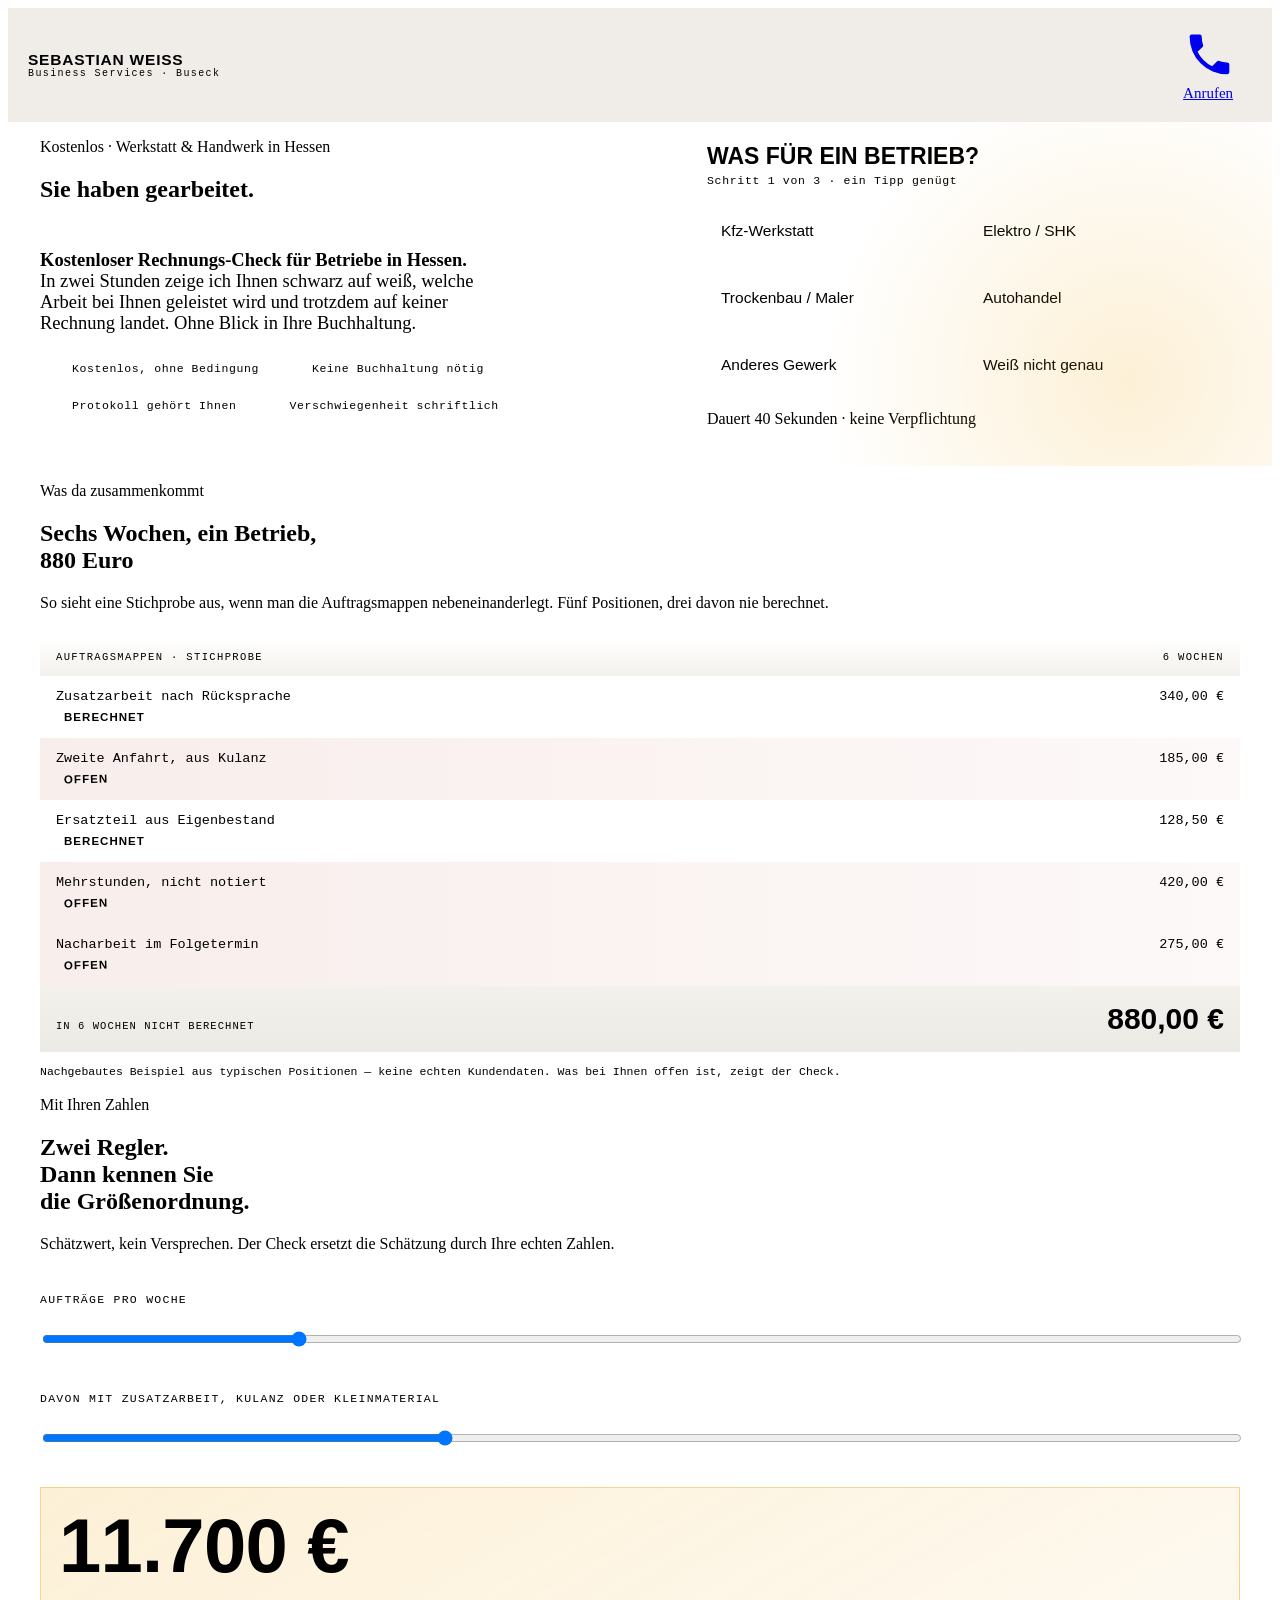
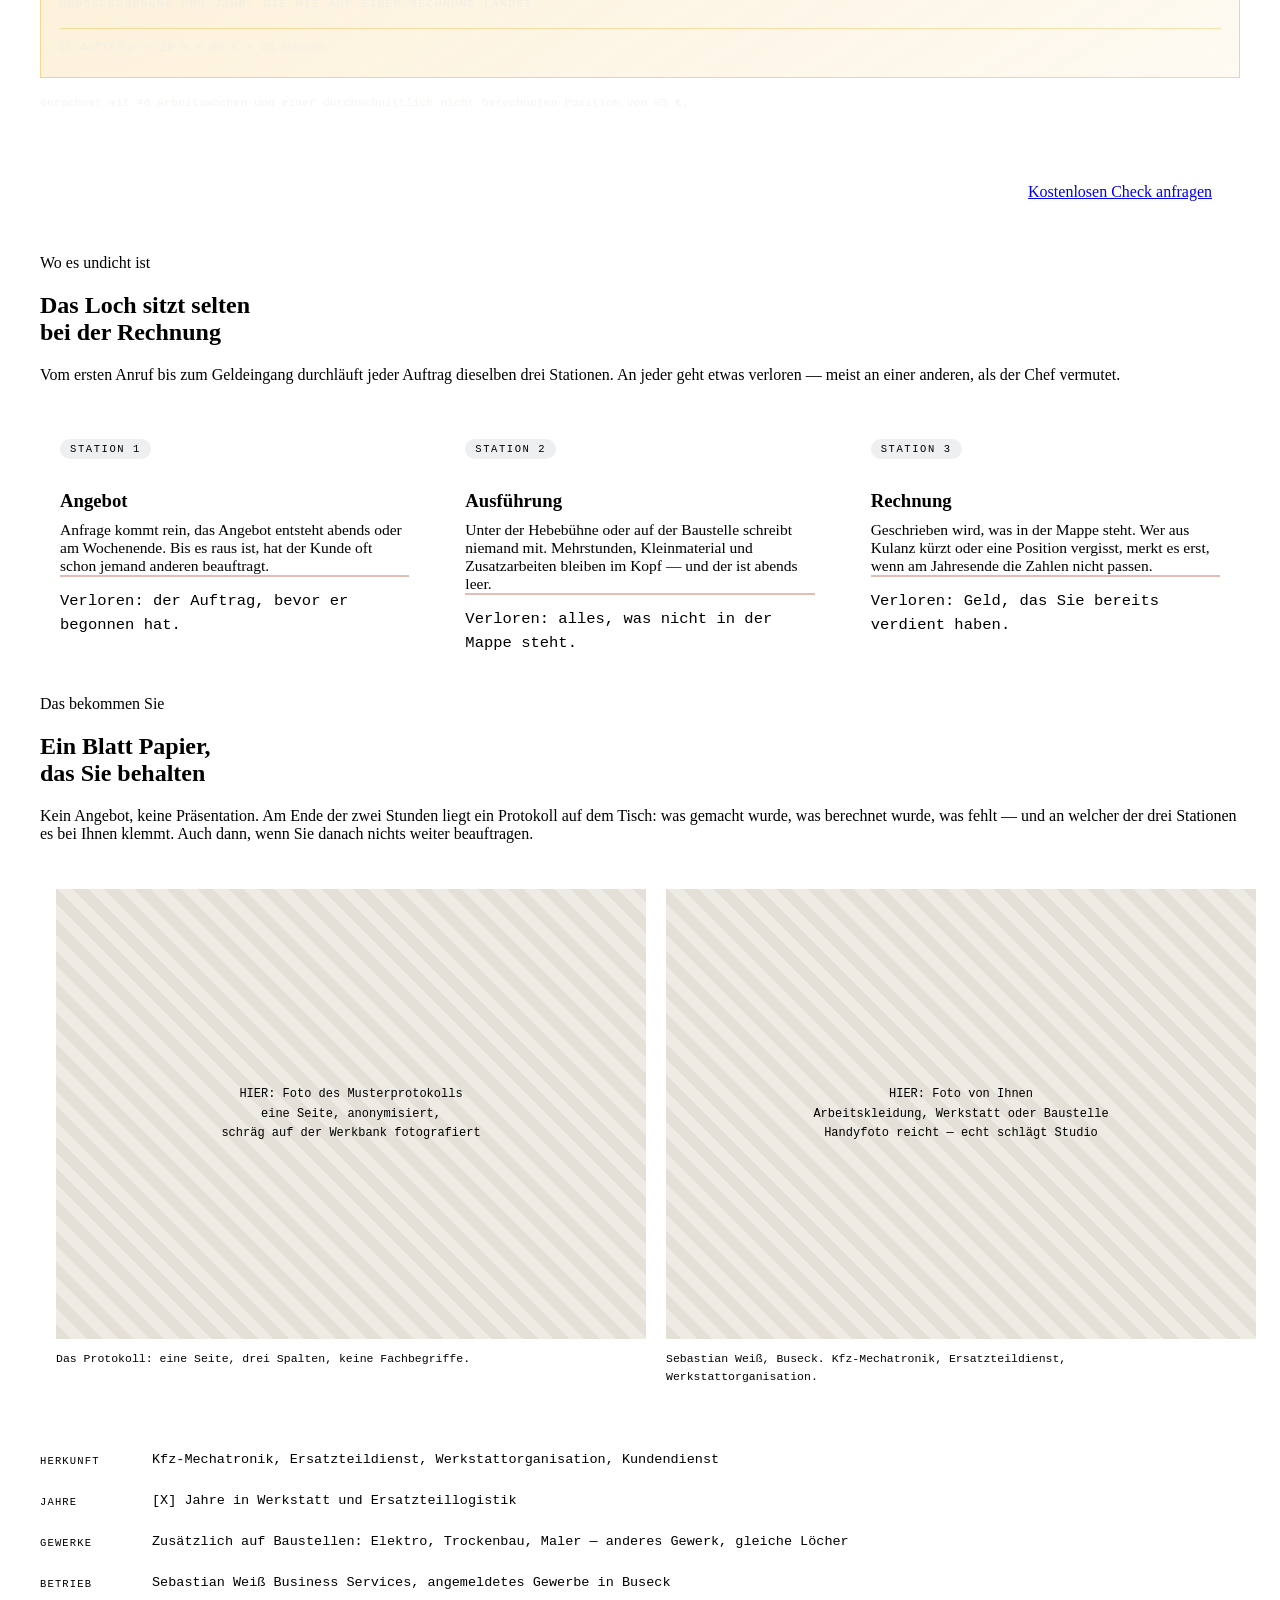
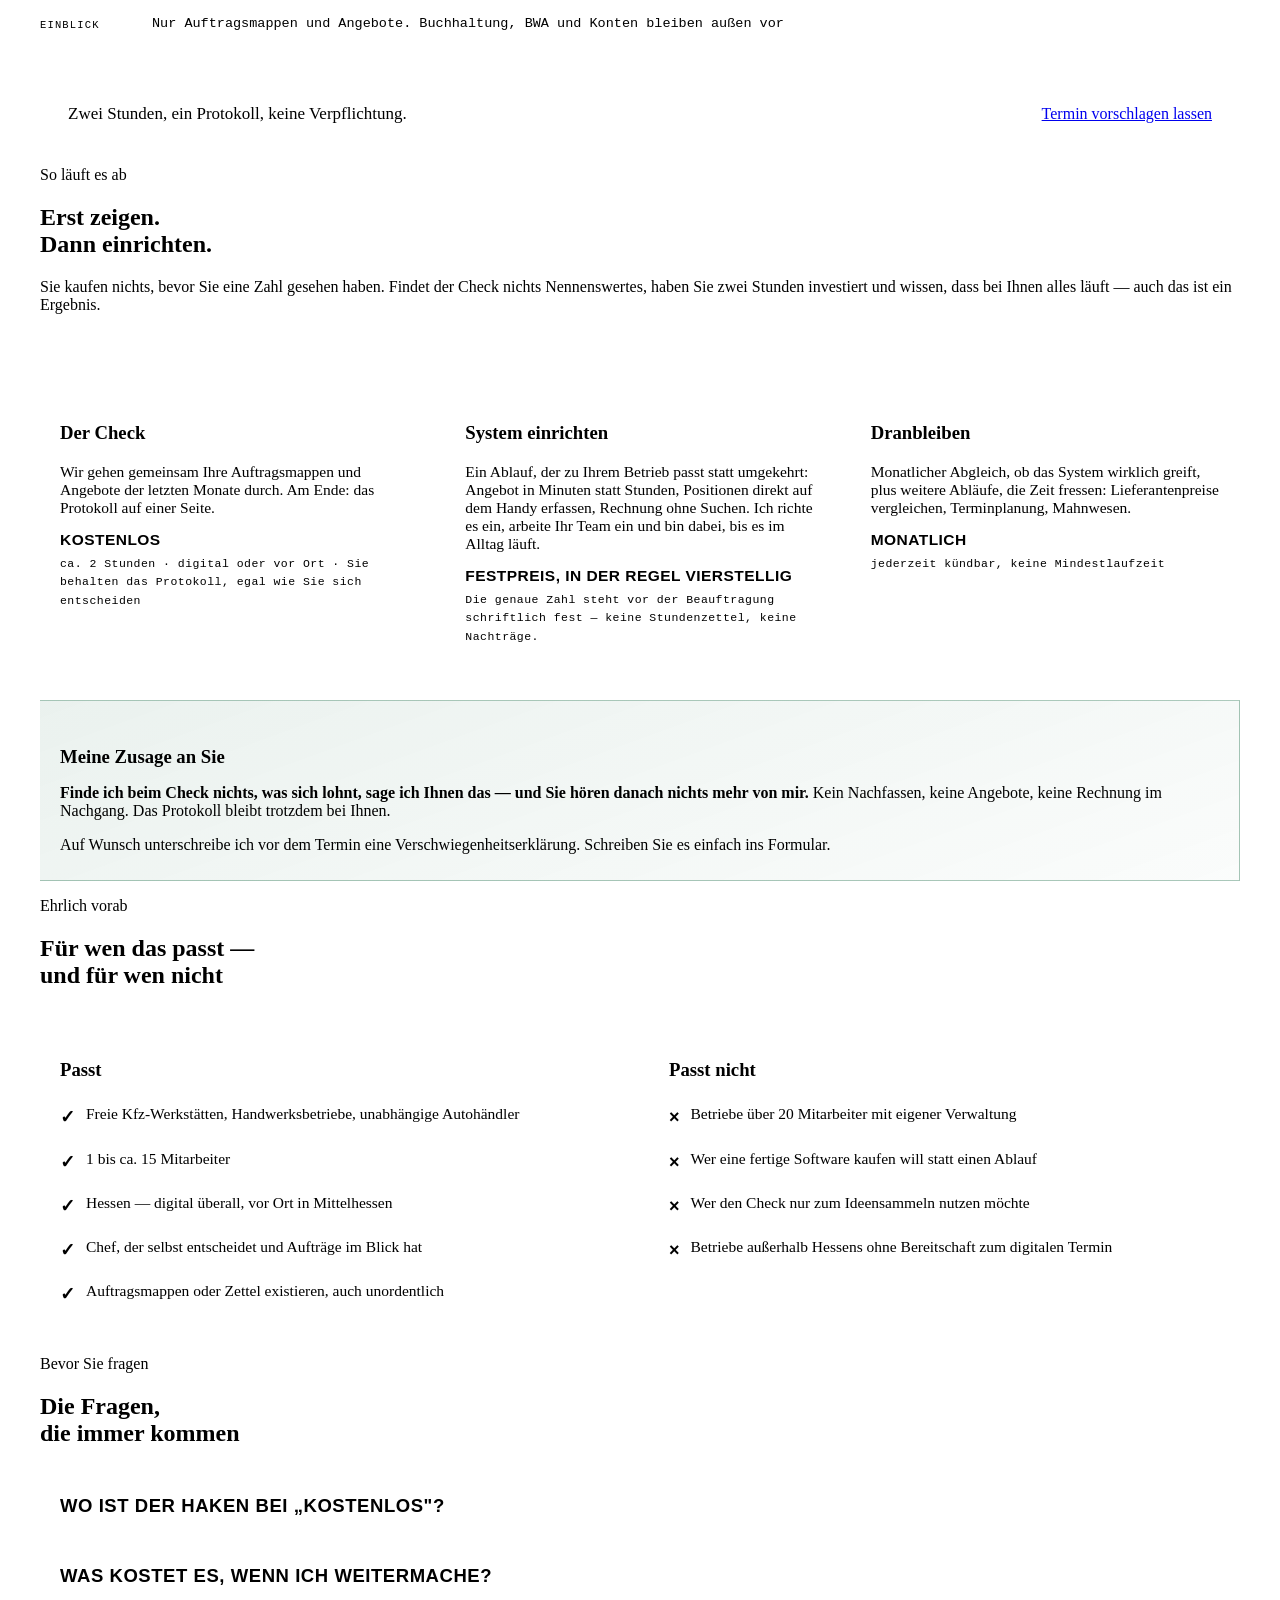
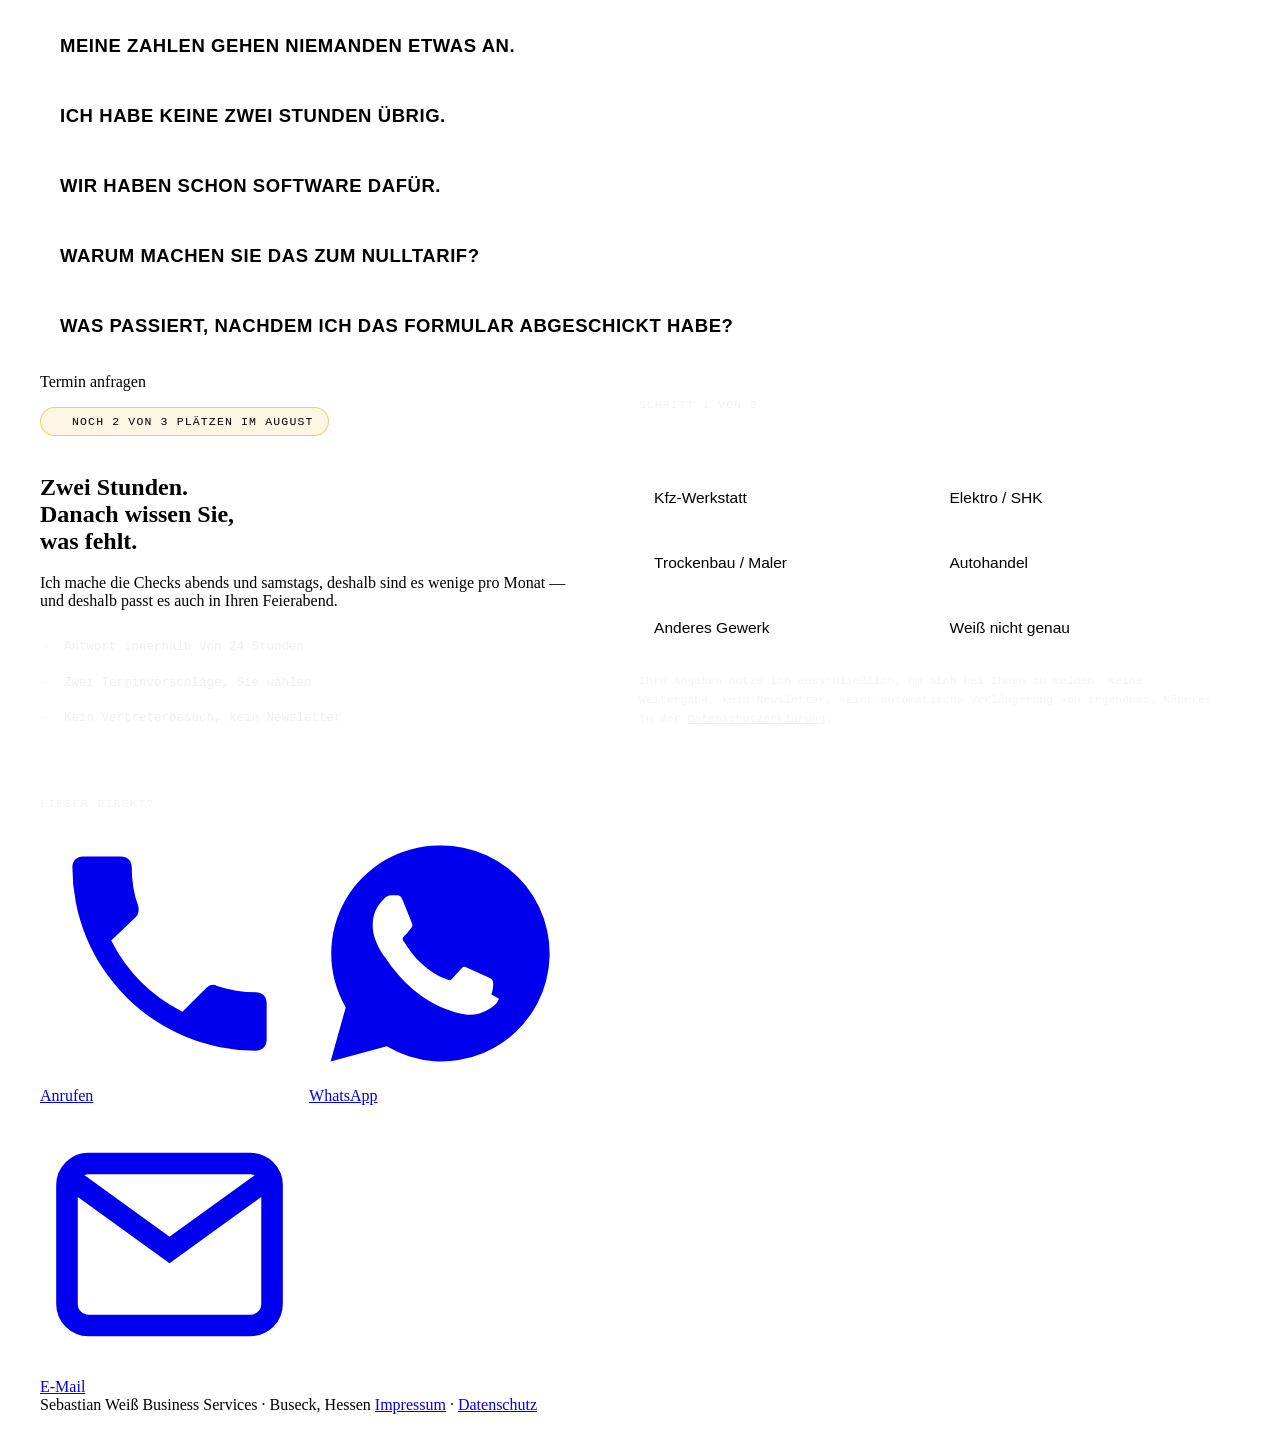
==== commit ee5d1286: "Update print statement from 'Hello' to 'Goodbye'" ====
--- a/index.html
+++ b/index.html
@@ -6,246 +6,317 @@
 <title>Kostenloser Rechnungs-Check für Werkstätten &amp; Handwerk in Hessen</title>
 <meta name="description" content="In 2 Stunden zeige ich Ihnen schwarz auf weiß, welche Arbeit Ihr Betrieb leistet, aber nie berechnet. Kostenlos, ohne Blick in Ihre Buchhaltung. 3 Plätze pro Monat.">
 <meta name="robots" content="index,follow">
+<meta name="theme-color" content="#15181b">
 <meta property="og:type" content="website">
 <meta property="og:title" content="Sie haben gearbeitet. Bezahlt wurde weniger.">
 <meta property="og:description" content="Kostenloser 2-Stunden-Check der Auftragsmappen für Werkstätten und Handwerksbetriebe in Hessen. Sie behalten das Protokoll, egal wie Sie sich entscheiden.">
 <meta property="og:locale" content="de_DE">
-<!-- ANPASSEN: eigene Domain + Vorschaubild (1200x630) -->
+<!-- ANPASSEN: eigene Domain + Vorschaubild 1200×630 -->
 <meta property="og:url" content="https://seppeltm.github.io/Rechnungscheck/">
 <meta property="og:image" content="https://seppeltm.github.io/Rechnungscheck/bilder/vorschau.jpg">
 <link rel="canonical" href="https://seppeltm.github.io/Rechnungscheck/">
+<link rel="stylesheet" href="stil.css">
 
 <style>
-  /* Schriften lokal — KEIN Google-Fonts-Request (DSGVO + Ladezeit) */
-  @font-face{font-family:"Saira Condensed";font-style:normal;font-weight:600 700;font-display:swap;src:url("fonts/SairaCondensed-Bold.woff2") format("woff2"),url("fonts/SairaCondensed-Bold.ttf") format("truetype")}
-  @font-face{font-family:"IBM Plex Sans";font-style:normal;font-weight:400;font-display:swap;src:url("fonts/IBMPlexSans-Regular.woff2") format("woff2"),url("fonts/IBMPlexSans-Regular.ttf") format("truetype")}
-  @font-face{font-family:"IBM Plex Sans";font-style:normal;font-weight:500 600;font-display:swap;src:url("fonts/IBMPlexSans-SemiBold.woff2") format("woff2"),url("fonts/IBMPlexSans-SemiBold.ttf") format("truetype")}
-  @font-face{font-family:"IBM Plex Mono";font-style:normal;font-weight:400 500;font-display:swap;src:url("fonts/IBMPlexMono-Regular.woff2") format("woff2"),url("fonts/IBMPlexMono-Regular.ttf") format("truetype")}
-
-  :root{
-    --ink:#14181b; --steel:#2e4756; --paper:#e8e6e1; --paper-2:#f2f0ec;
-    --amber:#f0a202; --rust:#b4442a; --gruen:#1f6f4a;
-    --line:rgba(20,24,27,.16); --measure:62ch;
-    --bar:76px; /* Höhe der Sticky-Leiste unten */
-  }
-  *{box-sizing:border-box}
-  [hidden]{display:none!important}
-  html{scroll-behavior:smooth;-webkit-text-size-adjust:100%}
-  @media (prefers-reduced-motion:reduce){html{scroll-behavior:auto}*{animation:none!important;transition:none!important}}
-  body{margin:0;background:var(--paper);color:var(--ink);font-family:"IBM Plex Sans",system-ui,-apple-system,sans-serif;font-size:17px;line-height:1.6;padding-bottom:var(--bar);-webkit-font-smoothing:antialiased}
-  .wrap{max-width:1080px;margin:0 auto;padding:0 18px}
-  h1,h2,h3{font-family:"Saira Condensed","Arial Narrow",system-ui,sans-serif;font-weight:700;line-height:1.04;margin:0}
-  h1{font-size:clamp(32px,8.4vw,66px);text-transform:uppercase;letter-spacing:.005em}
-  h2{font-size:clamp(26px,6.4vw,42px);text-transform:uppercase}
-  h3{font-size:19px;font-weight:600;text-transform:uppercase;letter-spacing:.04em}
-  p{margin:0 0 15px;max-width:var(--measure)}
-  a{color:inherit}
-  a:focus-visible,button:focus-visible,input:focus-visible,select:focus-visible,textarea:focus-visible{outline:3px solid var(--amber);outline-offset:2px}
-  .eyebrow{font-family:"IBM Plex Mono",ui-monospace,monospace;font-size:11.5px;letter-spacing:.2em;text-transform:uppercase;color:var(--steel);margin:0 0 12px}
-  section{padding:44px 0;border-bottom:1px solid var(--line)}
-  .mono{font-family:"IBM Plex Mono",ui-monospace,monospace}
-
-  /* ---------- Kopf ---------- */
-  .top{border-bottom:1px solid var(--line);position:sticky;top:0;background:var(--paper);z-index:30}
-  .top .wrap{display:flex;justify-content:space-between;align-items:center;gap:12px;padding:10px 18px}
-  .mark{font-family:"Saira Condensed",sans-serif;font-weight:700;text-transform:uppercase;letter-spacing:.05em;font-size:15px;line-height:1.15}
-  .mark small{display:block;font-family:"IBM Plex Mono",monospace;font-size:10px;letter-spacing:.14em;color:var(--steel);font-weight:400}
-  .ruf{display:inline-flex;align-items:center;gap:8px;background:var(--ink);color:var(--paper-2);text-decoration:none;font-family:"Saira Condensed",sans-serif;font-weight:700;text-transform:uppercase;letter-spacing:.05em;font-size:14px;padding:10px 14px;border:2px solid var(--ink);white-space:nowrap}
-
-  /* ---------- Hero ---------- */
-  .hero{padding:26px 0 38px;border-bottom:1px solid var(--line)}
-  .hero h1 em{font-style:normal;color:var(--rust);display:block}
-  .lede{font-size:18px;margin-top:16px;max-width:46ch}
-  .lede b{font-weight:600}
-  .chips-trust{display:flex;flex-wrap:wrap;gap:7px;margin:16px 0 0;padding:0;list-style:none}
-  .chips-trust li{font-family:"IBM Plex Mono",monospace;font-size:11.5px;letter-spacing:.06em;border:1px solid var(--line);background:var(--paper-2);padding:6px 10px;color:var(--steel)}
-  .chips-trust li::before{content:"✓ ";color:var(--gruen);font-weight:700}
-
-  /* Einstieg (Schritt 1 im Hero) */
-  .einstieg{margin-top:26px;background:var(--paper-2);border:2px solid var(--ink);box-shadow:6px 6px 0 rgba(46,71,86,.16);padding:20px 18px}
-  .einstieg .frage{font-family:"Saira Condensed",sans-serif;font-weight:700;text-transform:uppercase;font-size:22px;line-height:1.1;margin:0 0 4px}
-  .einstieg .sub{font-family:"IBM Plex Mono",monospace;font-size:11.5px;color:var(--steel);letter-spacing:.06em;margin:0 0 14px}
-  .gewerk-grid{display:grid;grid-template-columns:1fr 1fr;gap:9px}
-  .gewerk{display:block;width:100%;text-align:left;background:#fff;border:1.5px solid var(--line);padding:14px 12px;font-family:"IBM Plex Sans",sans-serif;font-size:15.5px;font-weight:500;cursor:pointer;min-height:56px;transition:background .12s,border-color .12s}
-  .gewerk:hover,.gewerk:focus-visible{border-color:var(--ink);background:#fff}
-  .gewerk[aria-pressed="true"]{background:var(--amber);border-color:var(--ink)}
-  .einstieg .dauer{font-family:"IBM Plex Mono",monospace;font-size:11.5px;color:var(--steel);margin:13px 0 0;text-align:center}
-
-  /* ---------- Buttons ---------- */
-  .btn{display:inline-block;background:var(--ink);color:var(--paper-2);text-decoration:none;font-family:"Saira Condensed",sans-serif;font-weight:700;text-transform:uppercase;letter-spacing:.05em;font-size:18px;padding:16px 26px;border:2px solid var(--ink);cursor:pointer;text-align:center;min-height:56px}
-  .btn:hover,.btn:focus-visible{background:var(--amber);border-color:var(--amber);color:var(--ink)}
-  .btn-amber{background:var(--amber);border-color:var(--amber);color:var(--ink)}
-  .btn-amber:hover{background:var(--ink);border-color:var(--ink);color:var(--amber)}
-  .btn-block{display:block;width:100%}
-  .cta-mid{margin:30px 0 0;padding:22px 18px;background:var(--paper-2);border:1px solid var(--line);border-left:5px solid var(--amber)}
-  .cta-mid p{margin:0 0 14px;font-size:16px;font-weight:500}
-
-  /* ---------- Auftragsmappe / Rechner ---------- */
-  .mappe{background:var(--paper-2);border:1px solid var(--line);font-family:"IBM Plex Mono",monospace;font-size:13px;margin-top:22px}
-  .mappe-head{display:flex;justify-content:space-between;gap:10px;padding:11px 14px;border-bottom:1px solid var(--line);text-transform:uppercase;letter-spacing:.12em;font-size:10.5px;color:var(--steel)}
-  .zeile{display:grid;grid-template-columns:1fr auto;gap:4px 12px;padding:11px 14px;border-bottom:1px solid rgba(20,24,27,.09)}
-  .zeile b{font-weight:500}
-  .betrag{font-variant-numeric:tabular-nums;color:var(--steel);text-align:right}
-  .stempel{grid-column:1/-1;justify-self:start;font-family:"Saira Condensed",sans-serif;font-weight:700;font-size:11.5px;text-transform:uppercase;letter-spacing:.08em;padding:2px 7px;border:1.5px solid var(--steel);color:var(--steel)}
-  .offen{background:rgba(180,68,42,.07)}
-  .offen .stempel{border-color:var(--rust);color:var(--rust)}
-  .offen b,.offen .betrag{color:var(--rust)}
-  .mappe-foot{padding:13px 14px;border-top:2px solid var(--ink);display:flex;justify-content:space-between;align-items:baseline;gap:10px}
-  .mappe-foot .lbl{text-transform:uppercase;letter-spacing:.1em;font-size:10.5px;color:var(--steel)}
-  .mappe-foot .sum{font-family:"Saira Condensed",sans-serif;font-size:27px;font-weight:700;color:var(--rust)}
-  .cap{font-family:"IBM Plex Mono",monospace;font-size:11.5px;color:var(--steel);margin-top:10px;line-height:1.55}
-
-  .rechner{background:var(--ink);color:var(--paper-2);padding:24px 18px;margin-top:26px}
-  .rechner h3{color:var(--amber);margin-bottom:6px}
-  .rechner p{color:rgba(232,230,225,.8);font-size:15px}
-  .r-feld{margin-top:16px}
-  .r-feld label{display:block;font-family:"IBM Plex Mono",monospace;font-size:11px;letter-spacing:.12em;text-transform:uppercase;color:var(--amber);margin-bottom:7px}
-  .r-feld input[type=range]{width:100%;accent-color:var(--amber);height:34px}
-  .r-wert{font-family:"Saira Condensed",sans-serif;font-size:20px;font-weight:700}
-  .r-out{margin-top:20px;border-top:2px solid var(--amber);padding-top:16px}
-  .r-out .zahl{font-family:"Saira Condensed",sans-serif;font-size:clamp(38px,12vw,64px);font-weight:700;color:var(--amber);line-height:1;display:block}
-  .r-out .lbl{font-family:"IBM Plex Mono",monospace;font-size:11.5px;letter-spacing:.1em;text-transform:uppercase;color:rgba(232,230,225,.7);display:block;margin-top:8px}
-  .r-out .formel{font-family:"IBM Plex Mono",monospace;font-size:11.5px;color:rgba(232,230,225,.55);margin-top:10px;line-height:1.6}
-
-  /* ---------- Stationen ---------- */
-  .kette{display:grid;gap:0;margin-top:26px;border:1px solid var(--line);background:var(--paper-2)}
-  .glied{padding:20px 16px;border-bottom:1px solid var(--line)}
-  .glied:last-child{border-bottom:0}
-  .glied .st{font-family:"IBM Plex Mono",monospace;font-size:11px;letter-spacing:.14em;text-transform:uppercase;color:var(--steel);display:block;margin-bottom:9px}
-  .glied p{font-size:15.5px;margin:0}
-  .leck{margin-top:13px;font-family:"IBM Plex Mono",monospace;font-size:12px;color:var(--rust);border-top:2px solid var(--rust);padding-top:8px;line-height:1.5}
-
-  /* ---------- Beweis ---------- */
-  .beweis{display:grid;gap:22px;margin-top:24px}
-  .karte{background:var(--paper-2);border:1px solid var(--line);padding:18px 16px}
-  .karte img{width:100%;height:auto;display:block;border:1px solid var(--line);background:#fff}
-  .platzhalter{width:100%;aspect-ratio:4/3;background:repeating-linear-gradient(45deg,#dcd9d3,#dcd9d3 10px,#e6e3dd 10px,#e6e3dd 20px);display:flex;align-items:center;justify-content:center;font-family:"IBM Plex Mono",monospace;font-size:12px;color:var(--steel);text-align:center;padding:14px;border:1px dashed var(--steel)}
-  .fakten{font-family:"IBM Plex Mono",monospace;font-size:13.5px;list-style:none;padding:0;margin:20px 0 0}
-  .fakten li{padding:11px 0;border-bottom:1px solid var(--line);display:flex;gap:14px}
-  .fakten li:first-child{border-top:1px solid var(--line)}
-  .fakten .k{color:var(--steel);min-width:92px;text-transform:uppercase;font-size:11px;letter-spacing:.1em;padding-top:2px}
-
-  /* ---------- Ablauf ---------- */
-  .stufen{margin-top:26px;border-top:1px solid var(--line)}
-  .stufe{padding:20px 0;border-bottom:1px solid var(--line)}
-  .stufe .st{font-family:"IBM Plex Mono",monospace;font-size:11px;letter-spacing:.14em;text-transform:uppercase;color:var(--steel);display:block;margin-bottom:8px}
-  .stufe p{font-size:15.5px;margin:0}
-  .preis{font-family:"Saira Condensed",sans-serif;font-weight:700;text-transform:uppercase;font-size:18px;letter-spacing:.03em;margin-top:12px}
-  .preis small{display:block;font-family:"IBM Plex Mono",monospace;font-size:11.5px;font-weight:400;letter-spacing:.05em;color:var(--steel);text-transform:none;margin-top:4px;line-height:1.5}
-  .gratis{color:var(--rust)}
-
-  /* ---------- Passt/Passt nicht ---------- */
-  .zwei{display:grid;gap:16px;margin-top:24px}
-  .liste{list-style:none;padding:0;margin:0;font-size:15.5px}
-  .liste li{padding:9px 0;border-bottom:1px solid var(--line);display:flex;gap:10px}
-  .ja li::before{content:"✓";color:var(--gruen);font-weight:700}
-  .nein li::before{content:"×";color:var(--rust);font-weight:700}
-
-  /* ---------- Garantie ---------- */
-  .garantie{background:var(--paper-2);border:2px solid var(--gruen);padding:22px 18px;margin-top:26px}
-  .garantie h3{color:var(--gruen);margin-bottom:10px}
-  .garantie p:last-child{margin-bottom:0}
-
-  /* ---------- Einwände ---------- */
-  .fragen{margin-top:24px;border-top:1px solid var(--line)}
-  details{border-bottom:1px solid var(--line)}
-  summary{cursor:pointer;padding:16px 0;font-family:"Saira Condensed",sans-serif;font-weight:600;text-transform:uppercase;letter-spacing:.03em;font-size:18px;line-height:1.2;list-style:none;display:flex;justify-content:space-between;gap:14px;align-items:flex-start}
-  summary::-webkit-details-marker{display:none}
-  summary::after{content:"+";font-size:24px;color:var(--amber);line-height:1}
-  details[open] summary::after{content:"–"}
-  details p{padding-bottom:16px;margin:0;font-size:15.5px}
-
-  /* ---------- Formular ---------- */
-  .schluss{background:var(--ink);color:var(--paper-2);border-bottom:0;padding-bottom:56px}
-  .schluss h2{color:var(--paper-2)}
-  .schluss p{color:rgba(232,230,225,.8)}
-  .schluss .eyebrow{color:var(--amber)}
-  .plaetze{display:inline-block;font-family:"IBM Plex Mono",monospace;font-size:11.5px;letter-spacing:.1em;text-transform:uppercase;border:1px solid var(--amber);color:var(--amber);padding:6px 11px;margin-bottom:16px}
-  .fortschritt{display:flex;gap:6px;margin:22px 0 16px}
-  .fortschritt span{flex:1;height:4px;background:rgba(242,240,236,.25)}
-  .fortschritt span.an{background:var(--amber)}
-  .schritt-lbl{font-family:"IBM Plex Mono",monospace;font-size:11px;letter-spacing:.12em;text-transform:uppercase;color:rgba(232,230,225,.65);margin-bottom:14px}
-  form{display:block}
-  fieldset{border:0;padding:0;margin:0}
-  legend{font-family:"Saira Condensed",sans-serif;font-weight:700;text-transform:uppercase;font-size:22px;line-height:1.15;color:var(--paper-2);margin-bottom:14px;padding:0}
-  .opt-grid{display:grid;grid-template-columns:1fr 1fr;gap:9px}
-  .opt{display:block;background:rgba(242,240,236,.06);border:1.5px solid rgba(242,240,236,.35);color:var(--paper-2);padding:14px 12px;font-family:"IBM Plex Sans",sans-serif;font-size:15.5px;cursor:pointer;text-align:left;min-height:54px}
-  .opt[aria-pressed="true"]{background:var(--amber);border-color:var(--amber);color:var(--ink);font-weight:600}
-  label.feld{font-family:"IBM Plex Mono",monospace;font-size:11px;letter-spacing:.12em;text-transform:uppercase;color:var(--amber);display:block;margin:16px 0 6px}
-  input[type=text],input[type=tel],input[type=email],textarea{width:100%;background:rgba(242,240,236,.07);border:1.5px solid rgba(242,240,236,.35);color:var(--paper-2);font-family:"IBM Plex Sans",sans-serif;font-size:16px;padding:14px;min-height:52px}
-  input::placeholder,textarea::placeholder{color:rgba(232,230,225,.42)}
-  textarea{min-height:84px;resize:vertical}
-  .fehler{color:#ffb3a0;font-family:"IBM Plex Mono",monospace;font-size:12px;margin-top:6px;display:none}
-  .zurueck{background:none;border:0;color:rgba(232,230,225,.7);font-family:"IBM Plex Mono",monospace;font-size:12px;letter-spacing:.1em;text-transform:uppercase;cursor:pointer;padding:14px 0;text-decoration:underline}
-  .klein{font-family:"IBM Plex Mono",monospace;font-size:11.5px;color:rgba(232,230,225,.62);line-height:1.6;margin:12px 0 0}
-  .klein a{color:var(--amber)}
-  .zustimmung{display:flex;gap:10px;align-items:flex-start;margin-top:16px;font-size:13.5px;color:rgba(232,230,225,.8)}
-  .zustimmung input{width:22px;height:22px;flex:0 0 auto;margin-top:2px;accent-color:var(--amber)}
-  .danach{list-style:none;padding:0;margin:18px 0 0;font-family:"IBM Plex Mono",monospace;font-size:12.5px;color:rgba(232,230,225,.75);line-height:1.5}
-  .danach li{padding:7px 0 7px 22px;position:relative}
-  .danach li::before{content:"→";position:absolute;left:0;color:var(--amber)}
-  .direkt{font-family:"IBM Plex Mono",monospace;font-size:14px;margin-top:22px;line-height:2}
-  .direkt a{color:var(--amber);font-size:16px}
-  .hp{position:absolute;left:-9999px;opacity:0;height:0;overflow:hidden}
-
-  footer{padding:20px 0 26px;font-family:"IBM Plex Mono",monospace;font-size:11.5px;color:rgba(232,230,225,.55);background:var(--ink)}
-  footer .wrap{display:flex;justify-content:space-between;flex-wrap:wrap;gap:10px}
-  footer a{color:rgba(232,230,225,.75)}
-
-  /* ---------- Sticky Leiste unten (Daumenzone) ---------- */
-  .bar{position:fixed;left:0;right:0;bottom:0;z-index:40;background:var(--ink);border-top:2px solid var(--amber);display:grid;grid-template-columns:auto auto 1fr;gap:8px;padding:10px 12px calc(10px + env(safe-area-inset-bottom))}
-  .bar a{display:flex;align-items:center;justify-content:center;gap:7px;text-decoration:none;font-family:"Saira Condensed",sans-serif;font-weight:700;text-transform:uppercase;letter-spacing:.04em;font-size:16px;min-height:52px;padding:0 14px}
-  .bar .b-tel{background:transparent;color:var(--paper-2);border:2px solid rgba(242,240,236,.45)}
-  .bar .b-wa{background:#25D366;color:#0b2e1b;border:2px solid #25D366}
-  .bar .b-cta{background:var(--amber);color:var(--ink);border:2px solid var(--amber)}
-  .bar svg{width:19px;height:19px;flex:0 0 auto}
-
-  /* ---------- Desktop ---------- */
-  @media (min-width:860px){
-    :root{--bar:0px}
-    body{padding-bottom:0}
-    .wrap{padding:0 28px}
-    section{padding:64px 0}
-    .hero{padding:48px 0 56px}
-    .hero-grid{display:grid;grid-template-columns:1.05fr .95fr;gap:48px;align-items:start}
-    .kette{grid-template-columns:repeat(3,1fr)}
-    .glied{border-bottom:0;border-right:1px solid var(--line)}
-    .glied:last-child{border-right:0}
-    .beweis{grid-template-columns:1fr 1fr}
-    .zwei{grid-template-columns:1fr 1fr;gap:34px}
-    .form-grid{display:grid;grid-template-columns:1fr 1fr;gap:48px;align-items:start}
-    .bar{display:none}
-    .gewerk-grid{grid-template-columns:1fr 1fr}
-  }
-  @media (max-width:359px){
-    .gewerk-grid,.opt-grid{grid-template-columns:1fr}
-    .bar{grid-template-columns:auto 1fr}
-    .bar .b-wa span{display:none}
-  }
+/* ===== Seitenspezifisch ===== */
+body{padding-bottom:var(--bar)}
+
+/* ---------- Kopfleiste ---------- */
+.top{position:sticky;top:0;z-index:30;background:rgba(238,235,229,.88);
+  backdrop-filter:saturate(140%) blur(10px);-webkit-backdrop-filter:saturate(140%) blur(10px);
+  border-bottom:1px solid var(--line)}
+.top .wrap{display:flex;justify-content:space-between;align-items:center;gap:12px;padding:10px 20px}
+.mark{font-family:"Saira Condensed",sans-serif;font-weight:700;text-transform:uppercase;
+  letter-spacing:.05em;font-size:15.5px;line-height:1.12}
+.mark small{display:block;font-family:"IBM Plex Mono",monospace;font-size:10px;
+  letter-spacing:.14em;color:var(--steel-2);font-weight:400;text-transform:none}
+.top .btn{min-height:44px;padding:10px 16px;font-size:15px;border-radius:var(--r)}
+
+/* ---------- Hero ---------- */
+.hero{padding:32px 0 var(--takt);position:relative;overflow:hidden}
+.hero::after{content:"";position:absolute;right:-14%;top:-18%;width:62vw;height:62vw;max-width:640px;max-height:640px;
+  background:radial-gradient(circle,rgba(240,162,2,.16) 0%,rgba(240,162,2,0) 68%);pointer-events:none}
+.hero h1 em{font-style:normal;display:block;
+  background:linear-gradient(180deg,var(--rust-hell),var(--rust));-webkit-background-clip:text;background-clip:text;color:transparent}
+.lede{font-size:18.5px;margin-top:18px;max-width:47ch}
+.lede b{font-weight:600}
+.chips{display:flex;flex-wrap:wrap;gap:8px;margin:20px 0 0;padding:0;list-style:none}
+.chips li{display:inline-flex;align-items:center;gap:7px;font-family:"IBM Plex Mono",monospace;
+  font-size:11.5px;letter-spacing:.05em;color:var(--steel);
+  background:rgba(255,255,255,.68);border:1px solid var(--line);border-radius:999px;padding:7px 13px 7px 10px}
+.chips li::before{content:"";width:15px;height:15px;border-radius:50%;flex:0 0 auto;
+  background:var(--gruen) url("data:image/svg+xml,%3Csvg xmlns='http://www.w3.org/2000/svg' viewBox='0 0 24 24' fill='none' stroke='%23fff' stroke-width='4' stroke-linecap='round' stroke-linejoin='round'%3E%3Cpath d='M4 12l6 6L20 6'/%3E%3C/svg%3E") center/9px no-repeat}
+
+/* Einstiegskasten */
+.einstieg{margin-top:30px;background:linear-gradient(180deg,#fff,var(--karte));
+  border:1px solid var(--line);border-top:4px solid var(--amber);border-radius:var(--r-2);
+  box-shadow:var(--schatten-2);padding:22px 18px}
+.einstieg .frage{font-family:"Saira Condensed",sans-serif;font-weight:700;text-transform:uppercase;
+  font-size:23px;line-height:1.08;margin:0 0 5px}
+.einstieg .sub{font-family:"IBM Plex Mono",monospace;font-size:11.5px;color:var(--steel-2);
+  letter-spacing:.06em;margin:0 0 15px}
+.wahl-grid{display:grid;grid-template-columns:1fr 1fr;gap:9px}
+.wahl{display:flex;align-items:center;min-height:58px;width:100%;text-align:left;
+  background:#fff;border:1.5px solid var(--line);border-radius:var(--r);padding:12px 14px;
+  font-family:"IBM Plex Sans",sans-serif;font-size:15.5px;font-weight:500;color:var(--ink);
+  cursor:pointer;transition:border-color .14s,background .14s,transform .12s,box-shadow .16s}
+.wahl:hover{border-color:var(--steel-2);box-shadow:var(--schatten);transform:translateY(-1px)}
+.wahl[aria-pressed="true"]{background:linear-gradient(180deg,var(--amber-2),var(--amber));
+  border-color:rgba(120,80,0,.35);font-weight:600;color:#231703}
+
+/* ---------- Auftragsmappe ---------- */
+.mappe{margin-top:26px;background:var(--karte);border:1px solid var(--line);border-radius:var(--r-2);
+  box-shadow:var(--schatten-2);overflow:hidden;font-family:"IBM Plex Mono",monospace;font-size:13.5px}
+.mappe-kopf{display:flex;justify-content:space-between;gap:10px;padding:13px 16px;
+  background:linear-gradient(180deg,#fff,#f3f1ec);border-bottom:1px solid var(--line);
+  text-transform:uppercase;letter-spacing:.13em;font-size:10.5px;color:var(--steel-2)}
+.zeile{display:grid;grid-template-columns:1fr auto;gap:5px 12px;padding:13px 16px;
+  border-bottom:1px solid var(--line-2);align-items:center}
+.zeile b{font-weight:500}
+.betrag{font-variant-numeric:tabular-nums;color:var(--steel-2);text-align:right;white-space:nowrap}
+.stempel{grid-column:1/-1;justify-self:start;font-family:"Saira Condensed",sans-serif;font-weight:700;
+  font-size:11.5px;text-transform:uppercase;letter-spacing:.09em;padding:2px 8px;border-radius:3px;
+  border:1.5px solid var(--steel-hell);color:var(--steel-2)}
+.offen{background:linear-gradient(90deg,rgba(176,63,38,.09),rgba(176,63,38,.03))}
+.offen .stempel{border-color:var(--rust);color:var(--rust);transform:rotate(-1.5deg)}
+.offen b,.offen .betrag{color:var(--rust)}
+.mappe-fuss{padding:16px;border-top:2px solid var(--ink);display:flex;justify-content:space-between;
+  align-items:baseline;gap:10px;background:linear-gradient(180deg,#f3f1ec,#eceae4)}
+.mappe-fuss .lbl{text-transform:uppercase;letter-spacing:.1em;font-size:10.5px;color:var(--steel-2)}
+.mappe-fuss .sum{font-family:"Saira Condensed",sans-serif;font-size:30px;font-weight:700;color:var(--rust)}
+.notiz{font-family:"IBM Plex Mono",monospace;font-size:11.5px;color:var(--steel-2);margin-top:11px;line-height:1.55}
+
+/* ---------- Rechner ---------- */
+.rechner{margin-top:30px}
+.regler{margin-top:20px}
+.regler label{display:flex;justify-content:space-between;align-items:baseline;gap:12px;
+  font-family:"IBM Plex Mono",monospace;font-size:11.5px;letter-spacing:.11em;
+  text-transform:uppercase;color:var(--amber);margin-bottom:9px}
+.regler .wert{font-family:"Saira Condensed",sans-serif;font-size:22px;font-weight:700;color:#fff;letter-spacing:0}
+input[type=range]{width:100%;height:38px;accent-color:var(--amber);background:transparent;cursor:pointer}
+.ergebnis{margin-top:26px;padding:22px 18px;border-radius:var(--r-2);
+  background:linear-gradient(150deg,rgba(240,162,2,.16),rgba(240,162,2,.05));
+  border:1px solid rgba(240,162,2,.4)}
+.ergebnis .zahl{display:block;font-family:"Saira Condensed",sans-serif;
+  font-size:clamp(44px,14vw,76px);font-weight:700;color:var(--amber-2);line-height:.96;
+  letter-spacing:-.01em;font-variant-numeric:tabular-nums}
+.ergebnis .lbl{display:block;font-family:"IBM Plex Mono",monospace;font-size:11.5px;
+  letter-spacing:.11em;text-transform:uppercase;color:rgba(238,236,231,.75);margin-top:12px;line-height:1.6}
+.ergebnis .formel{font-family:"IBM Plex Mono",monospace;font-size:12px;
+  color:rgba(238,236,231,.6);margin:14px 0 0;padding-top:12px;border-top:1px solid rgba(240,162,2,.28)}
+
+/* ---------- Zwischen-Aufruf ---------- */
+.aufruf{margin-top:34px;padding:24px 20px;border-radius:var(--r-2);
+  background:linear-gradient(180deg,#fff,var(--karte));border:1px solid var(--line);
+  border-left:5px solid var(--amber);box-shadow:var(--schatten)}
+.aufruf p{margin:0 0 16px;font-size:17px;font-weight:500;max-width:46ch}
+.sek--dunkel .aufruf{background:rgba(255,255,255,.07);border-color:rgba(255,255,255,.16);border-left-color:var(--amber)}
+.sek--dunkel .aufruf p{color:#fff}
+
+/* ---------- Stationen ---------- */
+.kette{display:grid;gap:16px;margin-top:30px}
+.glied{padding:24px 20px;background:var(--karte);border:1px solid var(--line);
+  border-radius:var(--r-2);box-shadow:var(--schatten);position:relative;overflow:hidden}
+.glied::before{content:"";position:absolute;left:0;top:0;bottom:0;width:4px;
+  background:linear-gradient(180deg,var(--steel-2),var(--rust))}
+.glied .st{display:inline-block;font-family:"IBM Plex Mono",monospace;font-size:10.5px;
+  letter-spacing:.15em;text-transform:uppercase;color:var(--steel-2);
+  background:rgba(30,59,74,.08);border-radius:999px;padding:4px 10px;margin-bottom:12px}
+.glied h3{margin-bottom:9px}
+.glied p{font-size:15.5px;margin:0}
+.leck{margin-top:15px;padding-top:12px;border-top:2px solid rgba(176,63,38,.35);
+  font-family:"IBM Plex Mono",monospace;font-size:12.5px;color:var(--rust);line-height:1.55}
+
+/* ---------- Beweis ---------- */
+.beweis{display:grid;gap:20px;margin-top:30px}
+.beweis .karte{padding:16px}
+.beweis img{width:100%;height:auto;display:block;border-radius:var(--r);border:1px solid var(--line)}
+.platzhalter{width:100%;aspect-ratio:4/3;border-radius:var(--r);
+  background:repeating-linear-gradient(45deg,#e4e0d8,#e4e0d8 11px,#eeebe4 11px,#eeebe4 22px);
+  border:1px dashed var(--steel-hell);display:flex;align-items:center;justify-content:center;
+  text-align:center;padding:16px;font-family:"IBM Plex Mono",monospace;font-size:12px;color:var(--steel-2);line-height:1.6}
+.fakten{font-family:"IBM Plex Mono",monospace;font-size:13.5px;list-style:none;padding:0;margin:26px 0 0}
+.fakten li{padding:13px 0;border-bottom:1px solid var(--line-2);display:flex;gap:16px;align-items:flex-start}
+.fakten li:first-child{border-top:1px solid var(--line-2)}
+.fakten .k{color:var(--steel-2);min-width:96px;text-transform:uppercase;font-size:10.5px;
+  letter-spacing:.11em;padding-top:3px;flex:0 0 auto}
+
+/* ---------- Ablauf ---------- */
+.stufen{margin-top:30px;display:grid;gap:16px}
+.stufe{background:var(--karte);border:1px solid var(--line);border-radius:var(--r-2);
+  padding:24px 20px;box-shadow:var(--schatten)}
+.stufe .st{display:inline-block;font-family:"IBM Plex Mono",monospace;font-size:10.5px;
+  letter-spacing:.15em;text-transform:uppercase;color:#fff;background:var(--steel);
+  border-radius:999px;padding:5px 12px;margin-bottom:13px}
+.stufe--frei .st{background:var(--gruen)}
+.stufe p{font-size:15.5px;margin:0}
+.preis{margin-top:16px;padding-top:14px;border-top:1px solid var(--line);
+  font-family:"Saira Condensed",sans-serif;font-weight:700;text-transform:uppercase;
+  font-size:19px;letter-spacing:.03em}
+.preis small{display:block;font-family:"IBM Plex Mono",monospace;font-size:11.5px;font-weight:400;
+  letter-spacing:.04em;color:var(--steel-2);text-transform:none;margin-top:6px;line-height:1.6}
+.gratis{color:var(--gruen)}
+
+.zusage{margin-top:30px;padding:26px 20px;border-radius:var(--r-2);
+  background:linear-gradient(160deg,rgba(28,107,71,.09),rgba(28,107,71,.02));
+  border:1px solid rgba(28,107,71,.35);border-left:5px solid var(--gruen)}
+.zusage h3{color:var(--gruen);margin-bottom:12px}
+.zusage p:last-child{margin-bottom:0}
+
+/* ---------- Passt / passt nicht ---------- */
+.zwei{display:grid;gap:18px;margin-top:30px}
+.spalte{background:var(--karte);border:1px solid var(--line);border-radius:var(--r-2);padding:22px 20px;box-shadow:var(--schatten)}
+.spalte h3{margin-bottom:14px;display:flex;align-items:center;gap:10px}
+.spalte--ja h3{color:var(--gruen)}
+.spalte--nein h3{color:var(--rust)}
+.liste{list-style:none;padding:0;margin:0;font-size:15.5px}
+.liste li{padding:10px 0;border-bottom:1px solid var(--line-2);display:flex;gap:11px;align-items:flex-start}
+.liste li:last-child{border-bottom:0}
+.liste li::before{font-family:"Saira Condensed",sans-serif;font-weight:700;font-size:18px;line-height:1.35;flex:0 0 auto}
+.spalte--ja li::before{content:"✓";color:var(--gruen)}
+.spalte--nein li::before{content:"×";color:var(--rust)}
+
+/* ---------- Einwände ---------- */
+.fragen{margin-top:30px;display:grid;gap:10px}
+details{background:var(--karte);border:1px solid var(--line);border-radius:var(--r-2);
+  box-shadow:var(--schatten);overflow:hidden;transition:box-shadow .18s}
+details[open]{box-shadow:var(--schatten-2)}
+summary{cursor:pointer;padding:18px 20px;font-family:"Saira Condensed",sans-serif;font-weight:600;
+  text-transform:uppercase;letter-spacing:.03em;font-size:18.5px;line-height:1.22;list-style:none;
+  display:flex;justify-content:space-between;gap:16px;align-items:flex-start}
+summary::-webkit-details-marker{display:none}
+summary::after{content:"";width:24px;height:24px;flex:0 0 auto;border-radius:50%;
+  background:var(--amber) url("data:image/svg+xml,%3Csvg xmlns='http://www.w3.org/2000/svg' viewBox='0 0 24 24' stroke='%23231703' stroke-width='3.4' stroke-linecap='round'%3E%3Cpath d='M12 5v14M5 12h14'/%3E%3C/svg%3E") center/13px no-repeat;
+  transition:transform .2s}
+details[open] summary::after{transform:rotate(45deg)}
+details p{padding:0 20px 20px;margin:0;font-size:15.5px}
+
+/* ---------- Formular ---------- */
+.plaetze{display:inline-flex;align-items:center;gap:9px;font-family:"IBM Plex Mono",monospace;
+  font-size:11.5px;letter-spacing:.1em;text-transform:uppercase;color:var(--amber);
+  border:1px solid rgba(240,162,2,.5);background:rgba(240,162,2,.1);border-radius:999px;
+  padding:7px 14px;margin-bottom:18px}
+.plaetze::before{content:"";width:8px;height:8px;border-radius:50%;background:var(--amber);
+  box-shadow:0 0 0 0 rgba(240,162,2,.7);animation:puls 2.4s infinite}
+@keyframes puls{0%{box-shadow:0 0 0 0 rgba(240,162,2,.6)}70%{box-shadow:0 0 0 9px rgba(240,162,2,0)}100%{box-shadow:0 0 0 0 rgba(240,162,2,0)}}
+
+.danach{list-style:none;padding:0;margin:20px 0 0;font-family:"IBM Plex Mono",monospace;
+  font-size:12.5px;color:rgba(238,236,231,.78);line-height:1.55}
+.danach li{padding:8px 0 8px 24px;position:relative}
+.danach li::before{content:"→";position:absolute;left:0;color:var(--amber)}
+
+.direkt{margin-top:26px;padding-top:22px;border-top:1px solid rgba(255,255,255,.16)}
+.direkt .titel{font-family:"IBM Plex Mono",monospace;font-size:11.5px;letter-spacing:.11em;
+  text-transform:uppercase;color:rgba(238,236,231,.6);margin-bottom:14px}
+.direkt-knoepfe{display:grid;gap:10px}
+
+.formkasten{background:rgba(255,255,255,.055);border:1px solid rgba(255,255,255,.16);
+  border-radius:var(--r-2);padding:22px 18px;backdrop-filter:blur(3px)}
+.fortschritt{display:flex;gap:7px;margin-bottom:14px}
+.fortschritt span{flex:1;height:5px;border-radius:99px;background:rgba(255,255,255,.18);transition:background .3s}
+.fortschritt span.an{background:linear-gradient(90deg,var(--amber-2),var(--amber))}
+.schritt-lbl{font-family:"IBM Plex Mono",monospace;font-size:11px;letter-spacing:.12em;
+  text-transform:uppercase;color:rgba(238,236,231,.62);margin:0 0 18px}
+fieldset{border:0;padding:0;margin:0}
+legend{font-family:"Saira Condensed",sans-serif;font-weight:700;text-transform:uppercase;
+  font-size:22px;line-height:1.14;color:#fff;margin-bottom:16px;padding:0}
+.opt-grid{display:grid;grid-template-columns:1fr 1fr;gap:9px}
+.opt{display:flex;align-items:center;min-height:56px;background:rgba(255,255,255,.07);
+  border:1.5px solid rgba(255,255,255,.28);border-radius:var(--r);color:var(--paper-2);
+  padding:12px 14px;font-family:"IBM Plex Sans",sans-serif;font-size:15.5px;cursor:pointer;
+  text-align:left;transition:background .14s,border-color .14s,transform .12s}
+.opt:hover{background:rgba(255,255,255,.13);border-color:rgba(255,255,255,.5);transform:translateY(-1px)}
+.opt[aria-pressed="true"]{background:linear-gradient(180deg,var(--amber-2),var(--amber));
+  border-color:rgba(120,80,0,.4);color:#231703;font-weight:600}
+label.feld{display:block;font-family:"IBM Plex Mono",monospace;font-size:11px;letter-spacing:.12em;
+  text-transform:uppercase;color:var(--amber);margin:20px 0 8px}
+input[type=text],input[type=tel],input[type=email],textarea{width:100%;min-height:54px;
+  background:rgba(255,255,255,.07);border:1.5px solid rgba(255,255,255,.28);border-radius:var(--r);
+  color:#fff;font-family:"IBM Plex Sans",sans-serif;font-size:16px;padding:14px;
+  transition:border-color .14s,background .14s}
+input:focus,textarea:focus{background:rgba(255,255,255,.12);border-color:var(--amber);outline:none}
+input::placeholder,textarea::placeholder{color:rgba(238,236,231,.4)}
+textarea{min-height:88px;resize:vertical}
+.fehler{display:none;color:#ffb9a6;font-family:"IBM Plex Mono",monospace;font-size:12px;margin:8px 0 0}
+.zurueck{background:none;border:0;color:rgba(238,236,231,.7);font-family:"IBM Plex Mono",monospace;
+  font-size:12px;letter-spacing:.1em;text-transform:uppercase;cursor:pointer;
+  padding:16px 0 4px;text-decoration:underline;display:block}
+.zustimmung{display:flex;gap:12px;align-items:flex-start;margin-top:20px;
+  font-size:13.5px;color:rgba(238,236,231,.85);line-height:1.5;cursor:pointer}
+.zustimmung input{width:24px;height:24px;min-height:0;flex:0 0 auto;margin-top:1px;accent-color:var(--amber)}
+.klein{font-family:"IBM Plex Mono",monospace;font-size:11.5px;color:rgba(238,236,231,.6);
+  line-height:1.65;margin:16px 0 0}
+.klein a{color:var(--amber)}
+.hp{position:absolute;left:-9999px;width:1px;height:1px;overflow:hidden}
+
+/* Sendezustände */
+.melde{display:none;margin-top:18px;padding:18px 16px;border-radius:var(--r-2);font-size:15px;line-height:1.55}
+.melde.an{display:block}
+.melde--fehler{background:rgba(176,63,38,.18);border:1px solid rgba(217,105,76,.55);color:#ffd9cf}
+.melde--fehler b{color:#fff}
+.melde--fehler .btn{margin-top:14px}
+.melde--ok{background:rgba(28,107,71,.2);border:1px solid rgba(46,147,102,.55);color:#d6f2e4}
+
+/* ---------- Sticky-Leiste ---------- */
+.bar{position:fixed;left:0;right:0;bottom:0;z-index:40;
+  display:grid;grid-template-columns:auto auto 1fr;gap:9px;
+  padding:10px 12px calc(10px + env(safe-area-inset-bottom));
+  background:linear-gradient(180deg,rgba(21,24,27,.94),rgba(21,24,27,.99));
+  backdrop-filter:blur(8px);border-top:1px solid rgba(255,255,255,.12);
+  box-shadow:0 -8px 28px rgba(0,0,0,.28);transition:transform .24s ease}
+.bar .btn{min-height:54px;padding:12px 16px;font-size:16.5px;box-shadow:none}
+.bar .btn:hover{transform:none}
+.bar .btn--rand{background:rgba(255,255,255,.08);color:#fff;border-color:rgba(255,255,255,.32)}
+.bar .nur-icon{padding:12px 15px}
+
+/* ---------- Desktop ---------- */
+@media (min-width:880px){
+  :root{--bar:0px}
+  body{padding-bottom:0}
+  .wrap{padding:0 32px}
+  .hero{padding:56px 0 var(--takt)}
+  .hero-grid{display:grid;grid-template-columns:1.04fr .96fr;gap:52px;align-items:start}
+  .einstieg{margin-top:0}
+  .kette{grid-template-columns:repeat(3,1fr)}
+  .beweis{grid-template-columns:1fr 1fr}
+  .zwei{grid-template-columns:1fr 1fr}
+  .stufen{grid-template-columns:repeat(3,1fr)}
+  .form-grid{display:grid;grid-template-columns:.92fr 1.08fr;gap:52px;align-items:start}
+  .direkt-knoepfe{grid-template-columns:1fr 1fr}
+  .aufruf{display:flex;align-items:center;justify-content:space-between;gap:28px;padding:26px 28px}
+  .aufruf p{margin:0}
+  .aufruf .btn{flex:0 0 auto}
+  .bar{display:none}
+}
+@media (max-width:360px){
+  .wahl-grid,.opt-grid{grid-template-columns:1fr}
+  .bar{grid-template-columns:auto auto 1fr}
+  .bar .btn{font-size:15px;padding:12px 10px}
+}
 </style>
 </head>
 <body>
 
-<!-- ============ KOPF ============ -->
+<!-- ========== KOPF ========== -->
 <header class="top">
   <div class="wrap">
     <div class="mark">Sebastian Weiß<small>Business Services · Buseck</small></div>
-    <a class="ruf" href="tel:+4964085671292" data-track="tel-kopf">
+    <a class="btn btn--dunkel" href="tel:+4964085671292" data-track="tel-kopf">
       <svg viewBox="0 0 24 24" fill="currentColor" aria-hidden="true"><path d="M6.6 10.8a15 15 0 006.6 6.6l2.2-2.2c.3-.3.7-.4 1-.2 1.2.4 2.4.6 3.6.6.6 0 1 .4 1 1V20c0 .6-.4 1-1 1A17 17 0 013 4c0-.6.4-1 1-1h3.5c.6 0 1 .4 1 1 0 1.3.2 2.5.6 3.6.1.4 0 .8-.2 1l-2.3 2.2z"/></svg>
       Anrufen
     </a>
   </div>
 </header>
 
-<!-- ============ HERO ============ -->
+<!-- ========== HERO ========== -->
 <section class="hero" id="start">
   <div class="wrap">
     <div class="hero-grid">
-      <div>
+      <div class="auf">
         <p class="eyebrow">Kostenlos · Werkstatt &amp; Handwerk in Hessen</p>
         <h1>Sie haben gearbeitet.<em>Bezahlt wurde weniger.</em></h1>
         <p class="lede"><b>Kostenloser Rechnungs-Check für Betriebe in Hessen.</b> In zwei Stunden zeige ich Ihnen schwarz auf weiß, welche Arbeit bei Ihnen geleistet wird und trotzdem auf keiner Rechnung landet. Ohne Blick in Ihre Buchhaltung.</p>
-        <ul class="chips-trust">
+        <ul class="chips">
           <li>Kostenlos, ohne Bedingung</li>
           <li>Keine Buchhaltung nötig</li>
           <li>Protokoll gehört Ihnen</li>
@@ -253,92 +324,102 @@
         </ul>
       </div>
 
-      <!-- Micro-Commitment: Schritt 1 direkt im Hero -->
-      <div class="einstieg">
+      <div class="einstieg auf">
         <p class="frage">Was für ein Betrieb?</p>
         <p class="sub">Schritt 1 von 3 · ein Tipp genügt</p>
-        <div class="gewerk-grid">
-          <button type="button" class="gewerk" data-gewerk="Kfz-Werkstatt">Kfz-Werkstatt</button>
-          <button type="button" class="gewerk" data-gewerk="Elektro / SHK">Elektro / SHK</button>
-          <button type="button" class="gewerk" data-gewerk="Trockenbau / Maler">Trockenbau / Maler</button>
-          <button type="button" class="gewerk" data-gewerk="Autohandel">Autohandel</button>
-          <button type="button" class="gewerk" data-gewerk="Anderes Gewerk">Anderes Gewerk</button>
-          <button type="button" class="gewerk" data-gewerk="Noch unklar">Weiß nicht genau</button>
+        <div class="wahl-grid">
+          <button type="button" class="wahl" data-gewerk="Kfz-Werkstatt">Kfz-Werkstatt</button>
+          <button type="button" class="wahl" data-gewerk="Elektro / SHK">Elektro / SHK</button>
+          <button type="button" class="wahl" data-gewerk="Trockenbau / Maler">Trockenbau / Maler</button>
+          <button type="button" class="wahl" data-gewerk="Autohandel">Autohandel</button>
+          <button type="button" class="wahl" data-gewerk="Anderes Gewerk">Anderes Gewerk</button>
+          <button type="button" class="wahl" data-gewerk="Noch unklar">Weiß nicht genau</button>
         </div>
-        <p class="dauer">Dauert 40 Sekunden · keine Verpflichtung</p>
+        <p class="btn-hinweis">Dauert 40 Sekunden · keine Verpflichtung</p>
       </div>
     </div>
   </div>
 </section>
 
-<!-- ============ BEISPIEL + RECHNER ============ -->
-<section id="rechnen">
+<!-- ========== BEISPIEL ========== -->
+<section class="sek sek--hell" id="beispiel">
   <div class="wrap">
-    <p class="eyebrow">Was da zusammenkommt</p>
-    <h2>Sechs Wochen, ein Betrieb,<br>880 Euro</h2>
-    <p>So sieht eine Stichprobe aus, wenn man die Auftragsmappen nebeneinanderlegt. Fünf Positionen, drei davon nie berechnet.</p>
-
-    <div class="mappe">
-      <div class="mappe-head"><span>Auftragsmappen · Stichprobe</span><span>6 Wochen</span></div>
+    <div class="auf">
+      <p class="eyebrow">Was da zusammenkommt</p>
+      <h2>Sechs Wochen, ein Betrieb,<br>880 Euro</h2>
+      <p class="fuehrung">So sieht eine Stichprobe aus, wenn man die Auftragsmappen nebeneinanderlegt. Fünf Positionen, drei davon nie berechnet.</p>
+    </div>
+
+    <div class="mappe auf">
+      <div class="mappe-kopf"><span>Auftragsmappen · Stichprobe</span><span>6 Wochen</span></div>
       <div class="zeile"><b>Zusatzarbeit nach Rücksprache</b><span class="betrag">340,00 €</span><span class="stempel">berechnet</span></div>
       <div class="zeile offen"><b>Zweite Anfahrt, aus Kulanz</b><span class="betrag">185,00 €</span><span class="stempel">offen</span></div>
       <div class="zeile"><b>Ersatzteil aus Eigenbestand</b><span class="betrag">128,50 €</span><span class="stempel">berechnet</span></div>
       <div class="zeile offen"><b>Mehrstunden, nicht notiert</b><span class="betrag">420,00 €</span><span class="stempel">offen</span></div>
       <div class="zeile offen"><b>Nacharbeit im Folgetermin</b><span class="betrag">275,00 €</span><span class="stempel">offen</span></div>
-      <div class="mappe-foot"><span class="lbl">In 6 Wochen nicht berechnet</span><span class="sum">880,00 €</span></div>
-    </div>
-    <p class="cap">Nachgebautes Beispiel aus typischen Positionen — keine echten Kundendaten. Was bei Ihnen offen ist, zeigt der Check.</p>
-
-    <!-- Verlustrechner: Selbst-Personalisierung + Vorqualifizierung -->
-    <div class="rechner">
-      <h3>Rechnen Sie mit Ihren Zahlen</h3>
-      <p>Zwei Schieberegler. Danach wissen Sie, über welche Größenordnung wir reden.</p>
-
-      <div class="r-feld">
-        <label for="auftraege">Aufträge pro Woche: <span class="r-wert" id="a-wert">15</span></label>
+      <div class="mappe-fuss"><span class="lbl">In 6 Wochen nicht berechnet</span><span class="sum">880,00 €</span></div>
+    </div>
+    <p class="notiz">Nachgebautes Beispiel aus typischen Positionen — keine echten Kundendaten. Was bei Ihnen offen ist, zeigt der Check.</p>
+  </div>
+</section>
+
+<!-- ========== RECHNER ========== -->
+<section class="sek sek--dunkel" id="rechnen">
+  <div class="wrap eng">
+    <div class="auf">
+      <p class="eyebrow">Mit Ihren Zahlen</p>
+      <h2>Zwei Regler.<br>Dann kennen Sie<br>die Größenordnung.</h2>
+      <p>Schätzwert, kein Versprechen. Der Check ersetzt die Schätzung durch Ihre echten Zahlen.</p>
+    </div>
+
+    <div class="rechner auf">
+      <div class="regler">
+        <label for="auftraege">Aufträge pro Woche <span class="wert" id="a-wert">15</span></label>
         <input type="range" id="auftraege" min="3" max="60" step="1" value="15">
       </div>
-      <div class="r-feld">
-        <label for="quote">Davon mit Zusatzarbeit, Kulanz oder Kleinmaterial: <span class="r-wert" id="q-wert">20 %</span></label>
+      <div class="regler">
+        <label for="quote">Davon mit Zusatzarbeit, Kulanz oder Kleinmaterial <span class="wert" id="q-wert">20 %</span></label>
         <input type="range" id="quote" min="5" max="50" step="5" value="20">
       </div>
 
-      <div class="r-out">
+      <div class="ergebnis">
         <span class="zahl" id="ergebnis">0 €</span>
         <span class="lbl">Größenordnung pro Jahr, die nie auf einer Rechnung landet</span>
         <p class="formel" id="formel"></p>
-        <p class="klein" style="color:rgba(232,230,225,.55)">Schätzwert auf Basis von 46 Arbeitswochen und einer durchschnittlich nicht berechneten Position von 85 €. Keine Zusage — der Check ersetzt die Schätzung durch Ihre echten Zahlen.</p>
-      </div>
-    </div>
-
-    <div class="cta-mid">
+      </div>
+      <p class="klein">Gerechnet mit 46 Arbeitswochen und einer durchschnittlich nicht berechneten Position von 85 €.</p>
+    </div>
+
+    <div class="aufruf auf">
       <p>Wollen Sie wissen, wie hoch die Zahl bei Ihnen wirklich ist?</p>
-      <a class="btn btn-amber btn-block" href="#formular" data-track="cta-rechner">Kostenlosen Check anfragen</a>
+      <a class="btn btn--haupt btn--voll" href="#formular" data-track="cta-rechner">Kostenlosen Check anfragen</a>
     </div>
   </div>
 </section>
 
-<!-- ============ PROBLEM ============ -->
-<section id="stationen">
+<!-- ========== PROBLEM ========== -->
+<section class="sek" id="stationen">
   <div class="wrap">
-    <p class="eyebrow">Wo es undicht ist</p>
-    <h2>Das Loch sitzt selten<br>bei der Rechnung</h2>
-    <p>Vom ersten Anruf bis zum Geldeingang durchläuft jeder Auftrag dieselben drei Stationen. An jeder geht etwas verloren — meist an einer anderen, als der Chef vermutet.</p>
+    <div class="auf">
+      <p class="eyebrow">Wo es undicht ist</p>
+      <h2>Das Loch sitzt selten<br>bei der Rechnung</h2>
+      <p class="fuehrung">Vom ersten Anruf bis zum Geldeingang durchläuft jeder Auftrag dieselben drei Stationen. An jeder geht etwas verloren — meist an einer anderen, als der Chef vermutet.</p>
+    </div>
 
     <div class="kette">
-      <div class="glied">
+      <div class="glied auf">
         <span class="st">Station 1</span>
         <h3>Angebot</h3>
         <p>Anfrage kommt rein, das Angebot entsteht abends oder am Wochenende. Bis es raus ist, hat der Kunde oft schon jemand anderen beauftragt.</p>
         <p class="leck">Verloren: der Auftrag, bevor er begonnen hat.</p>
       </div>
-      <div class="glied">
+      <div class="glied auf">
         <span class="st">Station 2</span>
         <h3>Ausführung</h3>
         <p>Unter der Hebebühne oder auf der Baustelle schreibt niemand mit. Mehrstunden, Kleinmaterial und Zusatzarbeiten bleiben im Kopf — und der ist abends leer.</p>
         <p class="leck">Verloren: alles, was nicht in der Mappe steht.</p>
       </div>
-      <div class="glied">
+      <div class="glied auf">
         <span class="st">Station 3</span>
         <h3>Rechnung</h3>
         <p>Geschrieben wird, was in der Mappe steht. Wer aus Kulanz kürzt oder eine Position vergisst, merkt es erst, wenn am Jahresende die Zahlen nicht passen.</p>
@@ -348,64 +429,66 @@
   </div>
 </section>
 
-<!-- ============ BEWEIS ============ -->
-<section id="beweis">
+<!-- ========== BEWEIS ========== -->
+<section class="sek sek--hell" id="beweis">
   <div class="wrap">
-    <p class="eyebrow">Das bekommen Sie</p>
-    <h2>Ein Blatt Papier,<br>das Sie behalten</h2>
-    <p>Kein Angebot, keine Präsentation. Am Ende der zwei Stunden liegt ein Protokoll auf dem Tisch: was gemacht wurde, was berechnet wurde, was fehlt — und an welcher der drei Stationen es bei Ihnen klemmt. Auch dann, wenn Sie danach nichts weiter beauftragen.</p>
+    <div class="auf">
+      <p class="eyebrow">Das bekommen Sie</p>
+      <h2>Ein Blatt Papier,<br>das Sie behalten</h2>
+      <p class="fuehrung">Kein Angebot, keine Präsentation. Am Ende der zwei Stunden liegt ein Protokoll auf dem Tisch: was gemacht wurde, was berechnet wurde, was fehlt — und an welcher der drei Stationen es bei Ihnen klemmt. Auch dann, wenn Sie danach nichts weiter beauftragen.</p>
+    </div>
 
     <div class="beweis">
-      <div class="karte">
-        <!-- ANPASSEN: echtes Foto des Musterprotokolls einsetzen:
-             <img src="bilder/protokoll.jpg" alt="Musterprotokoll: eine Seite, drei Spalten" loading="lazy" width="800" height="600"> -->
-        <div class="platzhalter">HIER: Foto des Musterprotokolls<br>(eine Seite, anonymisiert, schräg auf der Werkbank fotografiert)</div>
-        <p class="cap">Das Protokoll: eine Seite, drei Spalten, keine Fachbegriffe.</p>
-      </div>
-      <div class="karte">
-        <!-- ANPASSEN: echtes Foto von Sebastian, Arbeitskleidung, Werkstatt/Baustelle -->
-        <div class="platzhalter">HIER: Foto von Ihnen<br>Arbeitskleidung, Werkstatt oder Baustelle — Handyfoto reicht, echt schlägt Studio</div>
-        <p class="cap">Sebastian Weiß, Buseck. Kfz-Mechatronik, Ersatzteildienst, Werkstattorganisation.</p>
-      </div>
-    </div>
-
-    <ul class="fakten">
-      <!-- ANPASSEN: echte Zahlen eintragen, keine geschätzten -->
+      <div class="karte auf">
+        <!-- ANPASSEN: <img src="bilder/protokoll.jpg" alt="Musterprotokoll auf einer Seite" loading="lazy" width="800" height="600"> -->
+        <div class="platzhalter">HIER: Foto des Musterprotokolls<br>eine Seite, anonymisiert,<br>schräg auf der Werkbank fotografiert</div>
+        <p class="notiz">Das Protokoll: eine Seite, drei Spalten, keine Fachbegriffe.</p>
+      </div>
+      <div class="karte auf">
+        <!-- ANPASSEN: <img src="bilder/sebastian.jpg" alt="Sebastian Weiß" loading="lazy" width="800" height="600"> -->
+        <div class="platzhalter">HIER: Foto von Ihnen<br>Arbeitskleidung, Werkstatt oder Baustelle<br>Handyfoto reicht — echt schlägt Studio</div>
+        <p class="notiz">Sebastian Weiß, Buseck. Kfz-Mechatronik, Ersatzteildienst, Werkstattorganisation.</p>
+      </div>
+    </div>
+
+    <ul class="fakten auf">
       <li><span class="k">Herkunft</span><span>Kfz-Mechatronik, Ersatzteildienst, Werkstattorganisation, Kundendienst</span></li>
-      <li><span class="k">Jahre</span><span>[X] Jahre in Werkstatt und Ersatzteillogistik</span></li>
+      <li><span class="k">Jahre</span><span><!-- ANPASSEN -->[X] Jahre in Werkstatt und Ersatzteillogistik</span></li>
       <li><span class="k">Gewerke</span><span>Zusätzlich auf Baustellen: Elektro, Trockenbau, Maler — anderes Gewerk, gleiche Löcher</span></li>
       <li><span class="k">Betrieb</span><span>Sebastian Weiß Business Services, angemeldetes Gewerbe in Buseck</span></li>
       <li><span class="k">Einblick</span><span>Nur Auftragsmappen und Angebote. Buchhaltung, BWA und Konten bleiben außen vor</span></li>
     </ul>
 
-    <div class="cta-mid">
+    <div class="aufruf auf">
       <p>Zwei Stunden, ein Protokoll, keine Verpflichtung.</p>
-      <a class="btn btn-amber btn-block" href="#formular" data-track="cta-beweis">Termin vorschlagen lassen</a>
+      <a class="btn btn--haupt btn--voll" href="#formular" data-track="cta-beweis">Termin vorschlagen lassen</a>
     </div>
   </div>
 </section>
 
-<!-- ============ ABLAUF + PREIS ============ -->
-<section id="ablauf">
+<!-- ========== ABLAUF ========== -->
+<section class="sek" id="ablauf">
   <div class="wrap">
-    <p class="eyebrow">So läuft es ab</p>
-    <h2>Erst zeigen.<br>Dann einrichten.</h2>
-    <p>Sie kaufen nichts, bevor Sie eine Zahl gesehen haben. Findet der Check nichts Nennenswertes, haben Sie zwei Stunden investiert und wissen, dass bei Ihnen alles läuft — auch das ist ein Ergebnis.</p>
+    <div class="auf">
+      <p class="eyebrow">So läuft es ab</p>
+      <h2>Erst zeigen.<br>Dann einrichten.</h2>
+      <p class="fuehrung">Sie kaufen nichts, bevor Sie eine Zahl gesehen haben. Findet der Check nichts Nennenswertes, haben Sie zwei Stunden investiert und wissen, dass bei Ihnen alles läuft — auch das ist ein Ergebnis.</p>
+    </div>
 
     <div class="stufen">
-      <div class="stufe">
+      <div class="stufe stufe--frei auf">
         <span class="st">Schritt 1 · diese Woche</span>
         <h3>Der Check</h3>
         <p>Wir gehen gemeinsam Ihre Auftragsmappen und Angebote der letzten Monate durch. Am Ende: das Protokoll auf einer Seite.</p>
-        <p class="preis gratis">Kostenlos<small>ca. 2 Stunden · digital per Bildschirm oder vor Ort · Sie behalten das Protokoll, egal wie Sie sich entscheiden</small></p>
-      </div>
-      <div class="stufe">
+        <p class="preis gratis">Kostenlos<small>ca. 2 Stunden · digital oder vor Ort · Sie behalten das Protokoll, egal wie Sie sich entscheiden</small></p>
+      </div>
+      <div class="stufe auf">
         <span class="st">Schritt 2 · nur wenn Sie wollen</span>
         <h3>System einrichten</h3>
         <p>Ein Ablauf, der zu Ihrem Betrieb passt statt umgekehrt: Angebot in Minuten statt Stunden, Positionen direkt auf dem Handy erfassen, Rechnung ohne Suchen. Ich richte es ein, arbeite Ihr Team ein und bin dabei, bis es im Alltag läuft.</p>
-        <p class="preis">Festpreis, in der Regel vierstellig<small>Die genaue Zahl steht vor der Beauftragung schriftlich fest — keine Stundenzettel, keine Nachträge. Wenn der Check zeigt, dass sich das für Sie nicht rechnet, sage ich Ihnen das.</small></p>
-      </div>
-      <div class="stufe">
+        <p class="preis">Festpreis, in der Regel vierstellig<small>Die genaue Zahl steht vor der Beauftragung schriftlich fest — keine Stundenzettel, keine Nachträge.</small></p>
+      </div>
+      <div class="stufe auf">
         <span class="st">Schritt 3 · freiwillig</span>
         <h3>Dranbleiben</h3>
         <p>Monatlicher Abgleich, ob das System wirklich greift, plus weitere Abläufe, die Zeit fressen: Lieferantenpreise vergleichen, Terminplanung, Mahnwesen.</p>
@@ -413,23 +496,25 @@
       </div>
     </div>
 
-    <div class="garantie">
+    <div class="zusage auf">
       <h3>Meine Zusage an Sie</h3>
       <p><b>Finde ich beim Check nichts, was sich lohnt, sage ich Ihnen das — und Sie hören danach nichts mehr von mir.</b> Kein Nachfassen, keine Angebote, keine Rechnung im Nachgang. Das Protokoll bleibt trotzdem bei Ihnen.</p>
-      <p style="margin-bottom:0">Auf Wunsch unterschreibe ich vor dem Termin eine Verschwiegenheitserklärung. Fragen Sie einfach im Formular danach.</p>
+      <p>Auf Wunsch unterschreibe ich vor dem Termin eine Verschwiegenheitserklärung. Schreiben Sie es einfach ins Formular.</p>
     </div>
   </div>
 </section>
 
-<!-- ============ PASST / PASST NICHT ============ -->
-<section id="fuerwen">
+<!-- ========== PASST / PASST NICHT ========== -->
+<section class="sek sek--hell" id="fuerwen">
   <div class="wrap">
-    <p class="eyebrow">Ehrlich vorab</p>
-    <h2>Für wen das passt —<br>und für wen nicht</h2>
+    <div class="auf">
+      <p class="eyebrow">Ehrlich vorab</p>
+      <h2>Für wen das passt —<br>und für wen nicht</h2>
+    </div>
     <div class="zwei">
-      <div>
-        <h3 style="margin-bottom:10px">Passt</h3>
-        <ul class="liste ja">
+      <div class="spalte spalte--ja auf">
+        <h3>Passt</h3>
+        <ul class="liste">
           <li>Freie Kfz-Werkstätten, Handwerksbetriebe, unabhängige Autohändler</li>
           <li>1 bis ca. 15 Mitarbeiter</li>
           <li>Hessen — digital überall, vor Ort in Mittelhessen</li>
@@ -437,9 +522,9 @@
           <li>Auftragsmappen oder Zettel existieren, auch unordentlich</li>
         </ul>
       </div>
-      <div>
-        <h3 style="margin-bottom:10px">Passt nicht</h3>
-        <ul class="liste nein">
+      <div class="spalte spalte--nein auf">
+        <h3>Passt nicht</h3>
+        <ul class="liste">
           <li>Betriebe über 20 Mitarbeiter mit eigener Verwaltung</li>
           <li>Wer eine fertige Software kaufen will statt einen Ablauf</li>
           <li>Wer den Check nur zum Ideensammeln nutzen möchte</li>
@@ -450,12 +535,14 @@
   </div>
 </section>
 
-<!-- ============ EINWÄNDE ============ -->
-<section id="fragen">
-  <div class="wrap">
-    <p class="eyebrow">Bevor Sie fragen</p>
-    <h2>Die Fragen,<br>die immer kommen</h2>
-    <div class="fragen">
+<!-- ========== EINWÄNDE ========== -->
+<section class="sek" id="fragen">
+  <div class="wrap eng">
+    <div class="auf">
+      <p class="eyebrow">Bevor Sie fragen</p>
+      <h2>Die Fragen,<br>die immer kommen</h2>
+    </div>
+    <div class="fragen auf">
       <details><summary>Wo ist der Haken bei „kostenlos"?</summary>
         <p>Es gibt keinen. Ich hoffe, dass Sie mich danach mit der Einrichtung beauftragen — aber Sie bekommen das Protokoll auch, wenn Sie das nicht tun. Kein Abo, keine automatische Verlängerung, keine Rechnung im Nachgang.</p></details>
       <details><summary>Was kostet es, wenn ich weitermache?</summary>
@@ -474,13 +561,13 @@
   </div>
 </section>
 
-<!-- ============ FORMULAR ============ -->
-<section class="schluss" id="formular">
+<!-- ========== FORMULAR ========== -->
+<section class="sek sek--dunkel" id="formular">
   <div class="wrap">
     <div class="form-grid">
-      <div>
+      <div class="auf">
         <p class="eyebrow">Termin anfragen</p>
-        <!-- ANPASSEN: Zahl ehrlich pflegen, sonst weglassen -->
+        <!-- ANPASSEN: ehrlich pflegen oder entfernen -->
         <span class="plaetze">Noch 2 von 3 Plätzen im August</span>
         <h2>Zwei Stunden.<br>Danach wissen Sie,<br>was fehlt.</h2>
         <p>Ich mache die Checks abends und samstags, deshalb sind es wenige pro Monat — und deshalb passt es auch in Ihren Feierabend.</p>
@@ -489,29 +576,37 @@
           <li>Zwei Terminvorschläge, Sie wählen</li>
           <li>Kein Vertreterbesuch, kein Newsletter</li>
         </ul>
+
         <div class="direkt">
-          <div>Lieber direkt sprechen?</div>
-          <div>Telefon · <a href="tel:+4964085671292" data-track="tel-formular">06408 5671292</a></div>
-          <!-- ANPASSEN: echte WhatsApp-Nummer (Mobil) eintragen -->
-          <div>WhatsApp · <a href="https://wa.me/+4964085671292?text=Hallo%20Herr%20Wei%C3%9F%2C%20ich%20interessiere%20mich%20f%C3%BCr%20den%20Rechnungs-Check." data-track="wa-formular">Nachricht schreiben</a></div>
-          <div>E-Mail · <a href="mailto:sw13bservices@gmail.com">sw13bservices@gmail.com</a></div>
+          <p class="titel">Lieber direkt?</p>
+          <div class="direkt-knoepfe">
+            <a class="btn btn--rand" href="tel:+4964085671292" data-track="tel-formular">
+              <svg viewBox="0 0 24 24" fill="currentColor" aria-hidden="true"><path d="M6.6 10.8a15 15 0 006.6 6.6l2.2-2.2c.3-.3.7-.4 1-.2 1.2.4 2.4.6 3.6.6.6 0 1 .4 1 1V20c0 .6-.4 1-1 1A17 17 0 013 4c0-.6.4-1 1-1h3.5c.6 0 1 .4 1 1 0 1.3.2 2.5.6 3.6.1.4 0 .8-.2 1l-2.3 2.2z"/></svg>
+              Anrufen
+            </a>
+            <!-- ANPASSEN: echte WhatsApp-Nummer -->
+            <a class="btn btn--wa" href="https://wa.me/49XXXXXXXXXXX?text=Hallo%20Herr%20Wei%C3%9F%2C%20ich%20interessiere%20mich%20f%C3%BCr%20den%20Rechnungs-Check." data-track="wa-formular">
+              <svg viewBox="0 0 24 24" fill="currentColor" aria-hidden="true"><path d="M12 2a10 10 0 00-8.6 15L2 22l5.2-1.4A10 10 0 1012 2zm5.6 14.2c-.2.7-1.4 1.3-2 1.4-.5.1-1.1.1-1.8-.1-.4-.1-1-.3-1.7-.6-3-1.3-4.9-4.3-5-4.5-.2-.2-1.2-1.6-1.2-3s.7-2.1 1-2.4c.2-.3.5-.4.7-.4h.5c.2 0 .4 0 .6.5l.8 2c.1.2.1.4 0 .5l-.4.5-.3.3c-.1.1-.2.3 0 .5.2.3.8 1.3 1.7 2.1 1.1 1 2 1.3 2.3 1.4.2.1.4.1.5-.1l.8-.9c.2-.2.3-.2.5-.1l2 .9c.2.1.4.2.4.3.1.2.1.7-.1 1.3z"/></svg>
+              WhatsApp
+            </a>
+            <a class="btn btn--rand" href="mailto:sw13bservices@gmail.com?subject=Anfrage%20Rechnungs-Check" data-track="mail-formular">
+              <svg viewBox="0 0 24 24" fill="none" stroke="currentColor" stroke-width="2" aria-hidden="true"><rect x="2.5" y="4.5" width="19" height="15" rx="2"/><path d="M3 6l9 6.5L21 6"/></svg>
+              E-Mail
+            </a>
+          </div>
         </div>
       </div>
 
-      <div>
+      <div class="formkasten auf">
         <div class="fortschritt" aria-hidden="true"><span class="an" id="p1"></span><span id="p2"></span><span id="p3"></span></div>
         <p class="schritt-lbl" id="schritt-lbl">Schritt 1 von 3</p>
 
         <form id="anfrage" action="https://formspree.io/f/mwleoqqe" method="POST" novalidate>
-          <!-- Formspree-Steuerung -->
           <input type="hidden" name="_subject" value="Neue Check-Anfrage über die Landingpage">
-          <input type="hidden" name="_next" value="https://seppeltm.github.io/Rechnungscheck/danke.html">
           <div class="hp" aria-hidden="true"><label>Bitte leer lassen<input type="text" name="_gotcha" tabindex="-1" autocomplete="off"></label></div>
-          <!-- Kampagnen-Zuordnung -->
           <input type="hidden" name="quelle" id="quelle" value="">
           <input type="hidden" name="rechner_schaetzung" id="rechner_schaetzung" value="">
 
-          <!-- Schritt 1 -->
           <fieldset data-schritt="1">
             <legend>Was für ein Betrieb?</legend>
             <div class="opt-grid" data-feld="betrieb">
@@ -526,7 +621,6 @@
             <p class="fehler" id="f-betrieb">Bitte wählen Sie eine Option.</p>
           </fieldset>
 
-          <!-- Schritt 2 -->
           <fieldset data-schritt="2" hidden>
             <legend>Wie viele arbeiten mit?</legend>
             <div class="opt-grid" data-feld="groesse">
@@ -540,10 +634,11 @@
 
             <label class="feld" for="klemmt">Wo klemmt es am ehesten? (optional)</label>
             <textarea id="klemmt" name="klemmt" placeholder="Angebote gehen zu spät raus, Rechnungen bleiben liegen, Papierkram frisst den Abend …"></textarea>
+
+            <button type="button" class="btn btn--haupt btn--voll" id="weiter" style="margin-top:18px">Weiter</button>
             <button type="button" class="zurueck" data-zurueck>← zurück</button>
           </fieldset>
 
-          <!-- Schritt 3 -->
           <fieldset data-schritt="3" hidden>
             <legend>Wohin darf ich die zwei Terminvorschläge schicken?</legend>
 
@@ -570,9 +665,15 @@
             <label class="zustimmung"><input type="checkbox" id="ok" name="einwilligung" value="ja"><span>Sie dürfen sich bei mir melden, um einen Termin abzustimmen. Meine Daten werden nicht weitergegeben.</span></label>
             <p class="fehler" id="f-ok">Ohne dieses Häkchen darf ich Sie nicht kontaktieren.</p>
 
-            <button type="submit" class="btn btn-amber btn-block" style="margin-top:18px" data-track="absenden">Kostenlosen Check anfragen</button>
+            <button type="submit" class="btn btn--haupt btn--voll" id="senden" style="margin-top:20px">Kostenlosen Check anfragen</button>
             <button type="button" class="zurueck" data-zurueck>← zurück</button>
           </fieldset>
+
+          <div class="melde melde--fehler" id="melde-fehler" role="alert">
+            <b>Das Absenden hat nicht geklappt.</b><br>
+            Die Verbindung ist unterwegs hängen geblieben — Ihre Daten sind nicht verloren gegangen, sie sind nur nicht bei mir angekommen. Am schnellsten geht es jetzt direkt:
+            <a class="btn btn--wa btn--voll" href="tel:+4964085671292">06408 5671292 anrufen</a>
+          </div>
 
           <p class="klein">Ihre Angaben nutze ich ausschließlich, um mich bei Ihnen zu melden. Keine Weitergabe, kein Newsletter, keine automatische Verlängerung von irgendwas. Näheres in der <a href="datenschutz.html">Datenschutzerklärung</a>.</p>
         </form>
@@ -588,136 +689,152 @@
   </div>
 </footer>
 
-<!-- ============ STICKY LEISTE (Daumenzone) ============ -->
+<!-- ========== STICKY-LEISTE ========== -->
 <nav class="bar" aria-label="Schnellkontakt">
-  <a class="b-tel" href="tel:+4964085671292" data-track="tel-bar" aria-label="Anrufen">
+  <a class="btn btn--rand nur-icon" href="tel:+4964085671292" data-track="tel-bar" aria-label="Anrufen">
     <svg viewBox="0 0 24 24" fill="currentColor" aria-hidden="true"><path d="M6.6 10.8a15 15 0 006.6 6.6l2.2-2.2c.3-.3.7-.4 1-.2 1.2.4 2.4.6 3.6.6.6 0 1 .4 1 1V20c0 .6-.4 1-1 1A17 17 0 013 4c0-.6.4-1 1-1h3.5c.6 0 1 .4 1 1 0 1.3.2 2.5.6 3.6.1.4 0 .8-.2 1l-2.3 2.2z"/></svg>
   </a>
-  <!-- ANPASSEN: echte WhatsApp-Nummer -->
-  <a class="b-wa" href="https://wa.me/+4964085671292?text=Hallo%20Herr%20Wei%C3%9F%2C%20ich%20interessiere%20mich%20f%C3%BCr%20den%20Rechnungs-Check." data-track="wa-bar" aria-label="WhatsApp">
-    <svg viewBox="0 0 24 24" fill="currentColor" aria-hidden="true"><path d="M12 2a10 10 0 00-8.6 15L2 22l5.2-1.4A10 10 0 1012 2zm5.6 14.2c-.2.7-1.4 1.3-2 1.4-.5.1-1.1.1-1.8-.1-.4-.1-1-.3-1.7-.6-3-1.3-4.9-4.3-5-4.5-.2-.2-1.2-1.6-1.2-3s.7-2.1 1-2.4c.2-.3.5-.4.7-.4h.5c.2 0 .4 0 .6.5l.8 2c.1.2.1.4 0 .5l-.4.5-.3.3c-.1.1-.2.3 0 .5.2.3.8 1.3 1.7 2.1 1.1 1 2 1.3 2.3 1.4.2.1.4.1.5-.1l.8-.9c.2-.2.3-.2.5-.1l2 .9c.2.1.4.2.4.3.1.2.1.7-.1 1.3z"/></svg><span>WhatsApp</span>
+  <a class="btn btn--wa nur-icon" href="https://wa.me/49XXXXXXXXXXX?text=Hallo%20Herr%20Wei%C3%9F%2C%20ich%20interessiere%20mich%20f%C3%BCr%20den%20Rechnungs-Check." data-track="wa-bar" aria-label="WhatsApp">
+    <svg viewBox="0 0 24 24" fill="currentColor" aria-hidden="true"><path d="M12 2a10 10 0 00-8.6 15L2 22l5.2-1.4A10 10 0 1012 2zm5.6 14.2c-.2.7-1.4 1.3-2 1.4-.5.1-1.1.1-1.8-.1-.4-.1-1-.3-1.7-.6-3-1.3-4.9-4.3-5-4.5-.2-.2-1.2-1.6-1.2-3s.7-2.1 1-2.4c.2-.3.5-.4.7-.4h.5c.2 0 .4 0 .6.5l.8 2c.1.2.1.4 0 .5l-.4.5-.3.3c-.1.1-.2.3 0 .5.2.3.8 1.3 1.7 2.1 1.1 1 2 1.3 2.3 1.4.2.1.4.1.5-.1l.8-.9c.2-.2.3-.2.5-.1l2 .9c.2.1.4.2.4.3.1.2.1.7-.1 1.3z"/></svg>
   </a>
-  <a class="b-cta" href="#formular" data-track="cta-bar">Check anfragen</a>
+  <a class="btn btn--haupt" href="#formular" data-track="cta-bar">Check anfragen</a>
 </nav>
 
 <script>
 (function(){
   "use strict";
 
-  /* ---------- Kampagnen-Quelle mitschicken ---------- */
+  var DANKE = "danke.html";   /* ANPASSEN, falls die Seite woanders liegt */
+
+  /* ---------- Kampagnenquelle ---------- */
   try{
     var p = new URLSearchParams(location.search);
     var q = [p.get("utm_source"),p.get("utm_campaign"),p.get("utm_term"),p.get("gclid")?"gclid":""].filter(Boolean).join(" | ");
     document.getElementById("quelle").value = q || (document.referrer ? "ref: "+document.referrer : "direkt");
   }catch(e){}
 
+  /* ---------- Einblenden beim Scrollen ---------- */
+  if("IntersectionObserver" in window){
+    var beob = new IntersectionObserver(function(e){
+      e.forEach(function(x){ if(x.isIntersecting){ x.target.classList.add("da"); beob.unobserve(x.target); } });
+    },{threshold:.12,rootMargin:"0px 0px -40px 0px"});
+    document.querySelectorAll(".auf").forEach(function(el){ beob.observe(el); });
+  }else{
+    document.querySelectorAll(".auf").forEach(function(el){ el.classList.add("da"); });
+  }
+
   /* ---------- Verlustrechner ---------- */
-  var a = document.getElementById("auftraege"), qu = document.getElementById("quote"),
-      aW = document.getElementById("a-wert"), qW = document.getElementById("q-wert"),
-      out = document.getElementById("ergebnis"), formel = document.getElementById("formel"),
-      hidden = document.getElementById("rechner_schaetzung");
-  var SATZ = 85, WOCHEN = 46;
+  var a=document.getElementById("auftraege"), qu=document.getElementById("quote"),
+      aW=document.getElementById("a-wert"), qW=document.getElementById("q-wert"),
+      out=document.getElementById("ergebnis"), formel=document.getElementById("formel"),
+      versteckt=document.getElementById("rechner_schaetzung");
+  var SATZ=85, WOCHEN=46;
   function rechne(){
-    var n = +a.value, q = +qu.value;
-    var proWoche = n * (q/100);
-    var jahr = Math.round(proWoche * SATZ * WOCHEN / 100) * 100;
-    aW.textContent = n; qW.textContent = q + " %";
-    out.textContent = jahr.toLocaleString("de-DE") + " €";
-    formel.textContent = n + " Aufträge × " + q + " % × 85 € × 46 Wochen";
-    hidden.value = jahr.toLocaleString("de-DE") + " € (" + n + " Aufträge/Woche, " + q + " %)";
+    var n=+a.value, q=+qu.value;
+    var jahr = Math.round(n*(q/100)*SATZ*WOCHEN/100)*100;
+    aW.textContent=n; qW.textContent=q+" %";
+    out.textContent=jahr.toLocaleString("de-DE")+" €";
+    formel.textContent=n+" Aufträge × "+q+" % × 85 € × 46 Wochen";
+    versteckt.value=jahr.toLocaleString("de-DE")+" € ("+n+" Aufträge/Woche, "+q+" %)";
   }
   if(a){ a.addEventListener("input",rechne); qu.addEventListener("input",rechne); rechne(); }
 
-  /* ---------- Multi-Step-Formular ---------- */
-  var form = document.getElementById("anfrage");
-  var schritte = form.querySelectorAll("fieldset[data-schritt]");
-  var lbl = document.getElementById("schritt-lbl");
-  var punkte = [document.getElementById("p1"),document.getElementById("p2"),document.getElementById("p3")];
-  var aktiv = 1;
-
-  function zeige(n, scroll){
-    aktiv = n;
+  /* ---------- Formular ---------- */
+  var form=document.getElementById("anfrage");
+  var schritte=[].slice.call(form.querySelectorAll("fieldset[data-schritt]"));
+  var lbl=document.getElementById("schritt-lbl");
+  var punkte=[document.getElementById("p1"),document.getElementById("p2"),document.getElementById("p3")];
+  var senden=document.getElementById("senden");
+  var meldeFehler=document.getElementById("melde-fehler");
+  var aktiv=1;
+
+  function zeige(n,scroll){
+    aktiv=n;
     schritte.forEach(function(fs){ fs.hidden = (+fs.dataset.schritt !== n); });
-    punkte.forEach(function(el,i){ el.classList.toggle("an", i < n); });
-    lbl.textContent = "Schritt " + n + " von 3";
+    punkte.forEach(function(el,i){ el.classList.toggle("an", i<n); });
+    lbl.textContent="Schritt "+n+" von 3";
     if(scroll){
-      var y = document.getElementById("formular").getBoundingClientRect().top + window.pageYOffset - 12;
-      window.scrollTo({top:y, behavior:"smooth"});
+      var y=document.getElementById("formular").getBoundingClientRect().top+window.pageYOffset-14;
+      window.scrollTo({top:y,behavior:"smooth"});
     }
-    var ersteEingabe = schritte[n-1].querySelector("input[type=text],input[type=tel],.opt");
-    if(ersteEingabe && n>1 && ersteEingabe.classList.contains("opt")===false){ /* Fokus nur bei Textfeldern, kein Tastatur-Popup vorher */ }
   }
-
-  /* Auswahl-Buttons (auch im Hero) */
-  function waehle(gruppe, wert){
-    var box = form.querySelector('[data-feld="'+gruppe+'"]');
+  function waehle(gruppe,wert){
+    var box=form.querySelector('[data-feld="'+gruppe+'"]');
     if(!box) return;
-    box.querySelectorAll(".opt").forEach(function(b){
-      b.setAttribute("aria-pressed", String(b.dataset.wert === wert));
-    });
-    document.getElementById(gruppe).value = wert;
+    box.querySelectorAll(".opt").forEach(function(b){ b.setAttribute("aria-pressed", String(b.dataset.wert===wert)); });
+    document.getElementById(gruppe).value=wert;
   }
+  function zeigeFehler(id){ var el=document.getElementById(id); if(el) el.style.display="block"; }
+  function versteckeFehler(id){ var el=document.getElementById(id); if(el) el.style.display="none"; }
 
   form.querySelectorAll("[data-feld]").forEach(function(box){
-    box.addEventListener("click", function(e){
-      var b = e.target.closest(".opt"); if(!b) return;
-      var gruppe = box.dataset.feld;
-      waehle(gruppe, b.dataset.wert);
+    box.addEventListener("click",function(e){
+      var b=e.target.closest(".opt"); if(!b) return;
+      var gruppe=box.dataset.feld;
+      waehle(gruppe,b.dataset.wert);
       versteckeFehler("f-"+gruppe);
-      if(gruppe === "betrieb"){ setTimeout(function(){ zeige(2,false); },140); }
-      if(gruppe === "groesse"){ /* kein Autosprung: Freitextfeld folgt */ }
+      if(gruppe==="betrieb"){ setTimeout(function(){ zeige(2,false); },150); }
     });
   });
 
-  /* Hero-Einstieg → springt in Schritt 2 */
-  document.querySelectorAll(".gewerk").forEach(function(b){
-    b.addEventListener("click", function(){
-      document.querySelectorAll(".gewerk").forEach(function(x){ x.setAttribute("aria-pressed", String(x===b)); });
-      waehle("betrieb", b.dataset.gewerk);
-      zeige(2, true);
+  document.querySelectorAll(".wahl").forEach(function(b){
+    b.addEventListener("click",function(){
+      document.querySelectorAll(".wahl").forEach(function(x){ x.setAttribute("aria-pressed",String(x===b)); });
+      waehle("betrieb",b.dataset.gewerk);
+      zeige(2,true);
     });
   });
 
-  /* Weiter aus Schritt 2 (Button erzeugen) */
-  var fs2 = form.querySelector('fieldset[data-schritt="2"]');
-  var weiter = document.createElement("button");
-  weiter.type = "button"; weiter.className = "btn btn-amber btn-block"; weiter.style.marginTop = "16px";
-  weiter.textContent = "Weiter";
-  weiter.addEventListener("click", function(){
+  document.getElementById("weiter").addEventListener("click",function(){
     if(!document.getElementById("groesse").value){ zeigeFehler("f-groesse"); return; }
-    zeige(3, true);
+    zeige(3,true);
   });
-  fs2.insertBefore(weiter, fs2.querySelector("[data-zurueck]"));
-
   form.querySelectorAll("[data-zurueck]").forEach(function(b){
-    b.addEventListener("click", function(){ zeige(Math.max(1, aktiv-1), true); });
+    b.addEventListener("click",function(){ zeige(Math.max(1,aktiv-1),true); });
   });
 
-  function zeigeFehler(id){ var el=document.getElementById(id); if(el) el.style.display="block"; }
-  function versteckeFehler(id){ var el=document.getElementById(id); if(el) el.style.display="none"; }
-
-  form.addEventListener("submit", function(e){
-    var ok = true;
-    if(!document.getElementById("betrieb").value){ zeigeFehler("f-betrieb"); zeige(1,true); return e.preventDefault(); }
-    if(!document.getElementById("groesse").value){ zeigeFehler("f-groesse"); zeige(2,true); return e.preventDefault(); }
+  function pruefe(){
+    if(!document.getElementById("betrieb").value){ zeigeFehler("f-betrieb"); zeige(1,true); return false; }
+    if(!document.getElementById("groesse").value){ zeigeFehler("f-groesse"); zeige(2,true); return false; }
+    var ok=true;
     if(!document.getElementById("name").value.trim()){ zeigeFehler("f-name"); ok=false; } else versteckeFehler("f-name");
-    var tel = document.getElementById("telefon").value.trim(), mail = document.getElementById("email").value.trim();
-    if(tel.replace(/\D/g,"").length < 6 && mail.indexOf("@") < 1){ zeigeFehler("f-telefon"); ok=false; } else versteckeFehler("f-telefon");
+    var tel=document.getElementById("telefon").value.trim(), mail=document.getElementById("email").value.trim();
+    if(tel.replace(/\D/g,"").length<6 && mail.indexOf("@")<1){ zeigeFehler("f-telefon"); ok=false; } else versteckeFehler("f-telefon");
     if(!document.getElementById("ok").checked){ zeigeFehler("f-ok"); ok=false; } else versteckeFehler("f-ok");
-    if(!ok){ e.preventDefault(); return; }
-    var btn = form.querySelector('button[type="submit"]');
-    btn.textContent = "Wird gesendet …"; btn.disabled = true;
-    /* ANPASSEN: Conversion-Event, sobald GA4/Meta eingebunden ist
-       if(window.gtag) gtag('event','generate_lead'); if(window.fbq) fbq('track','Lead'); */
+    return ok;
+  }
+
+  form.addEventListener("submit",function(e){
+    e.preventDefault();
+    meldeFehler.classList.remove("an");
+    if(!pruefe()) return;
+
+    senden.disabled=true;
+    senden.textContent="Wird gesendet …";
+
+    var daten=new FormData(form);
+    fetch(form.action,{method:"POST",body:daten,headers:{"Accept":"application/json"}})
+      .then(function(r){
+        if(!r.ok) throw new Error("Status "+r.status);
+        /* ANPASSEN: Conversion-Ereignis, sobald GA4/Meta eingebunden ist
+           if(window.gtag) gtag('event','generate_lead');
+           if(window.fbq)  fbq('track','Lead'); */
+        window.location.href=DANKE;
+      })
+      .catch(function(){
+        senden.disabled=false;
+        senden.textContent="Nochmal versuchen";
+        meldeFehler.classList.add("an");
+        meldeFehler.scrollIntoView({behavior:"smooth",block:"center"});
+      });
   });
 
-  /* ---------- Sticky-Leiste: unten am Formular ausblenden ---------- */
-  var bar = document.querySelector(".bar"), ziel = document.getElementById("formular");
+  /* ---------- Sticky-Leiste am Formular ausblenden ---------- */
+  var bar=document.querySelector(".bar"), ziel=document.getElementById("formular");
   if("IntersectionObserver" in window && bar && ziel){
-    new IntersectionObserver(function(eintraege){
-      eintraege.forEach(function(x){ bar.style.transform = x.isIntersecting ? "translateY(120%)" : "translateY(0)"; });
-    },{threshold:.28}).observe(ziel);
-    bar.style.transition = "transform .2s";
+    new IntersectionObserver(function(e){
+      e.forEach(function(x){ bar.style.transform = x.isIntersecting ? "translateY(115%)" : "translateY(0)"; });
+    },{threshold:.22}).observe(ziel);
   }
 })();
 </script>
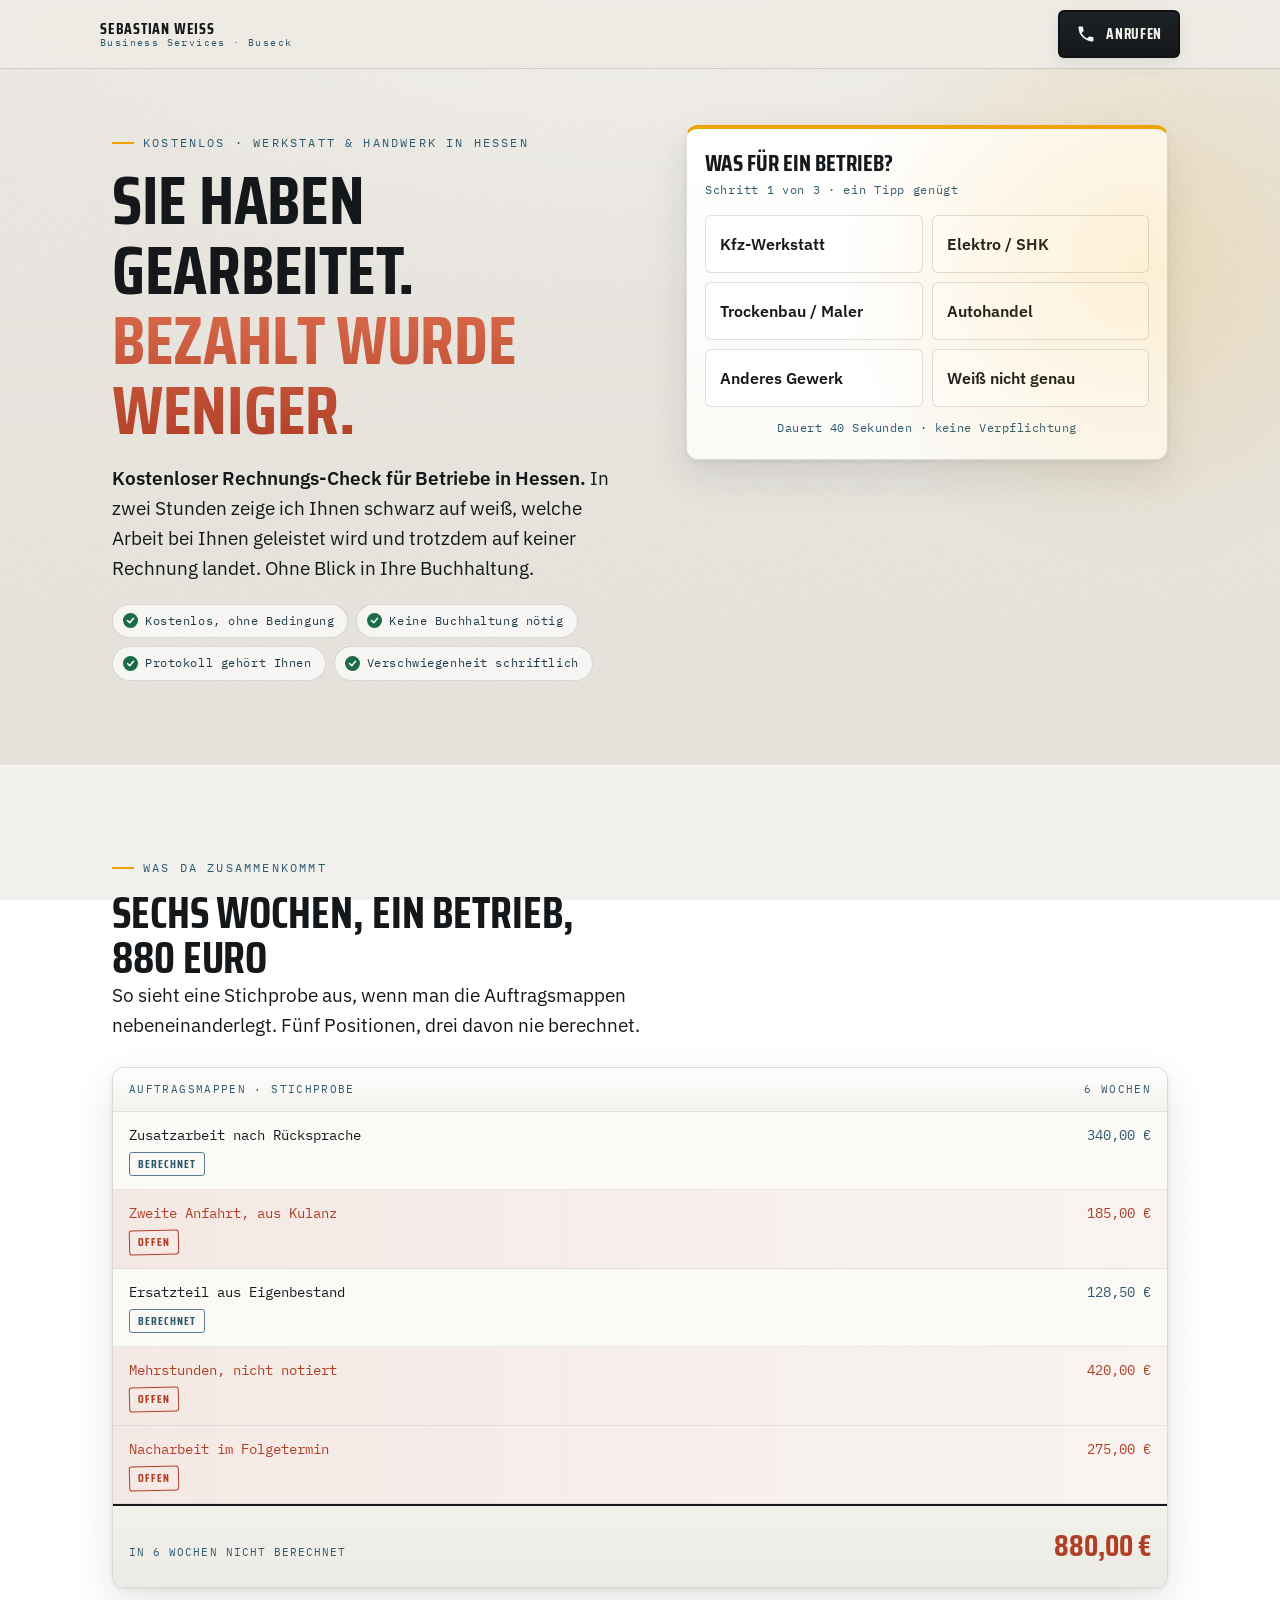
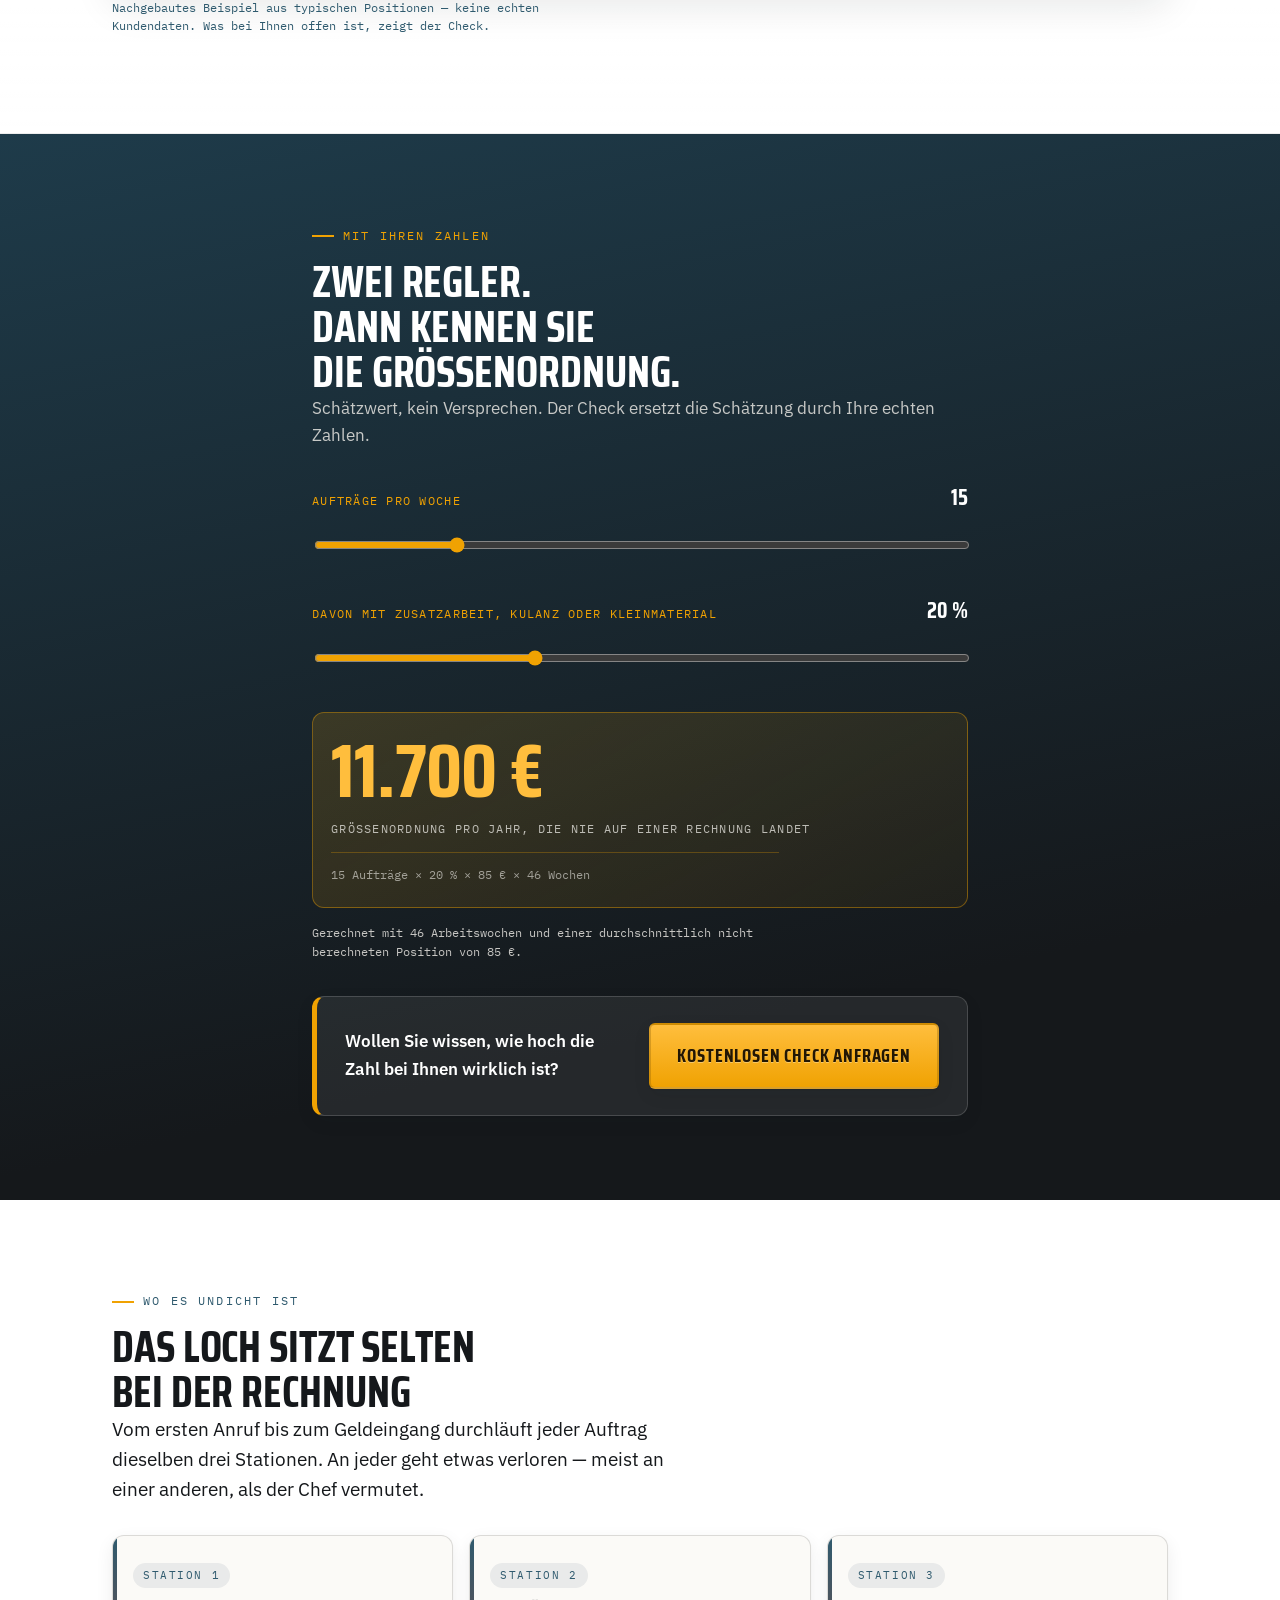
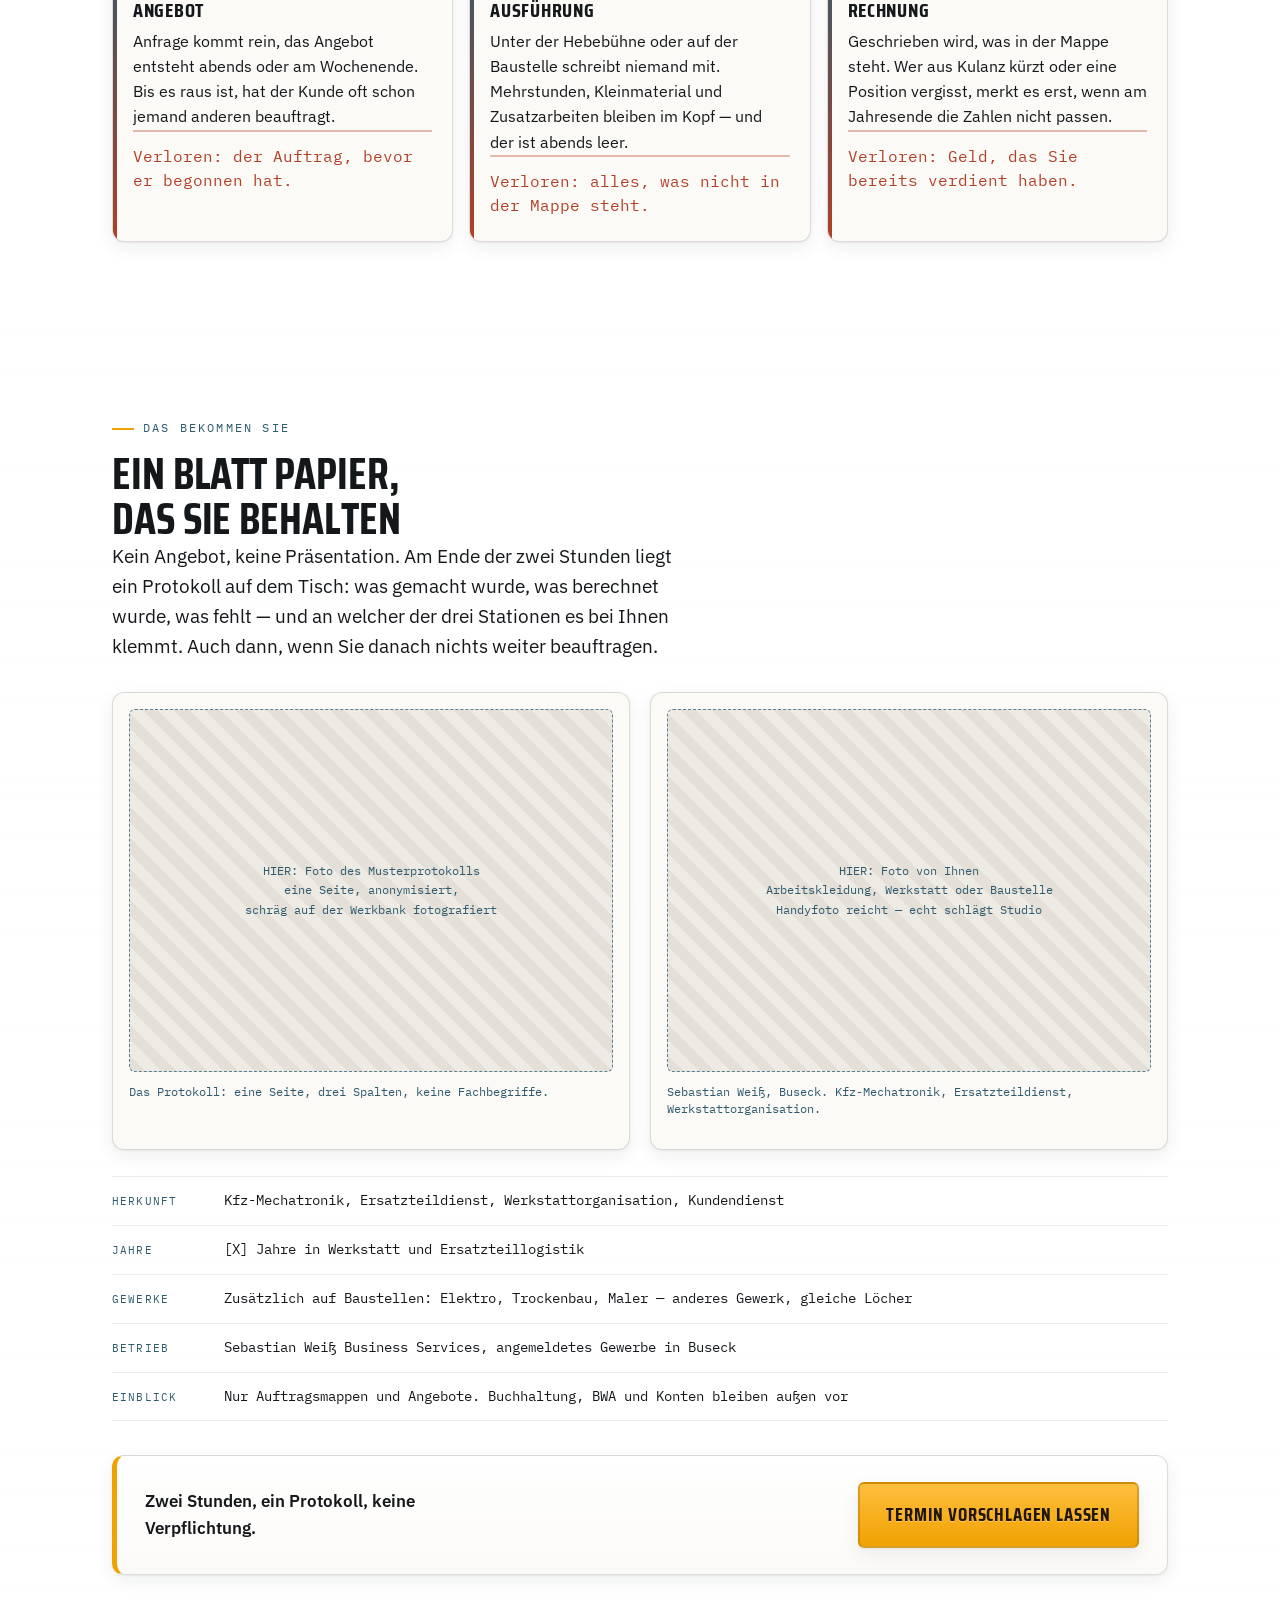
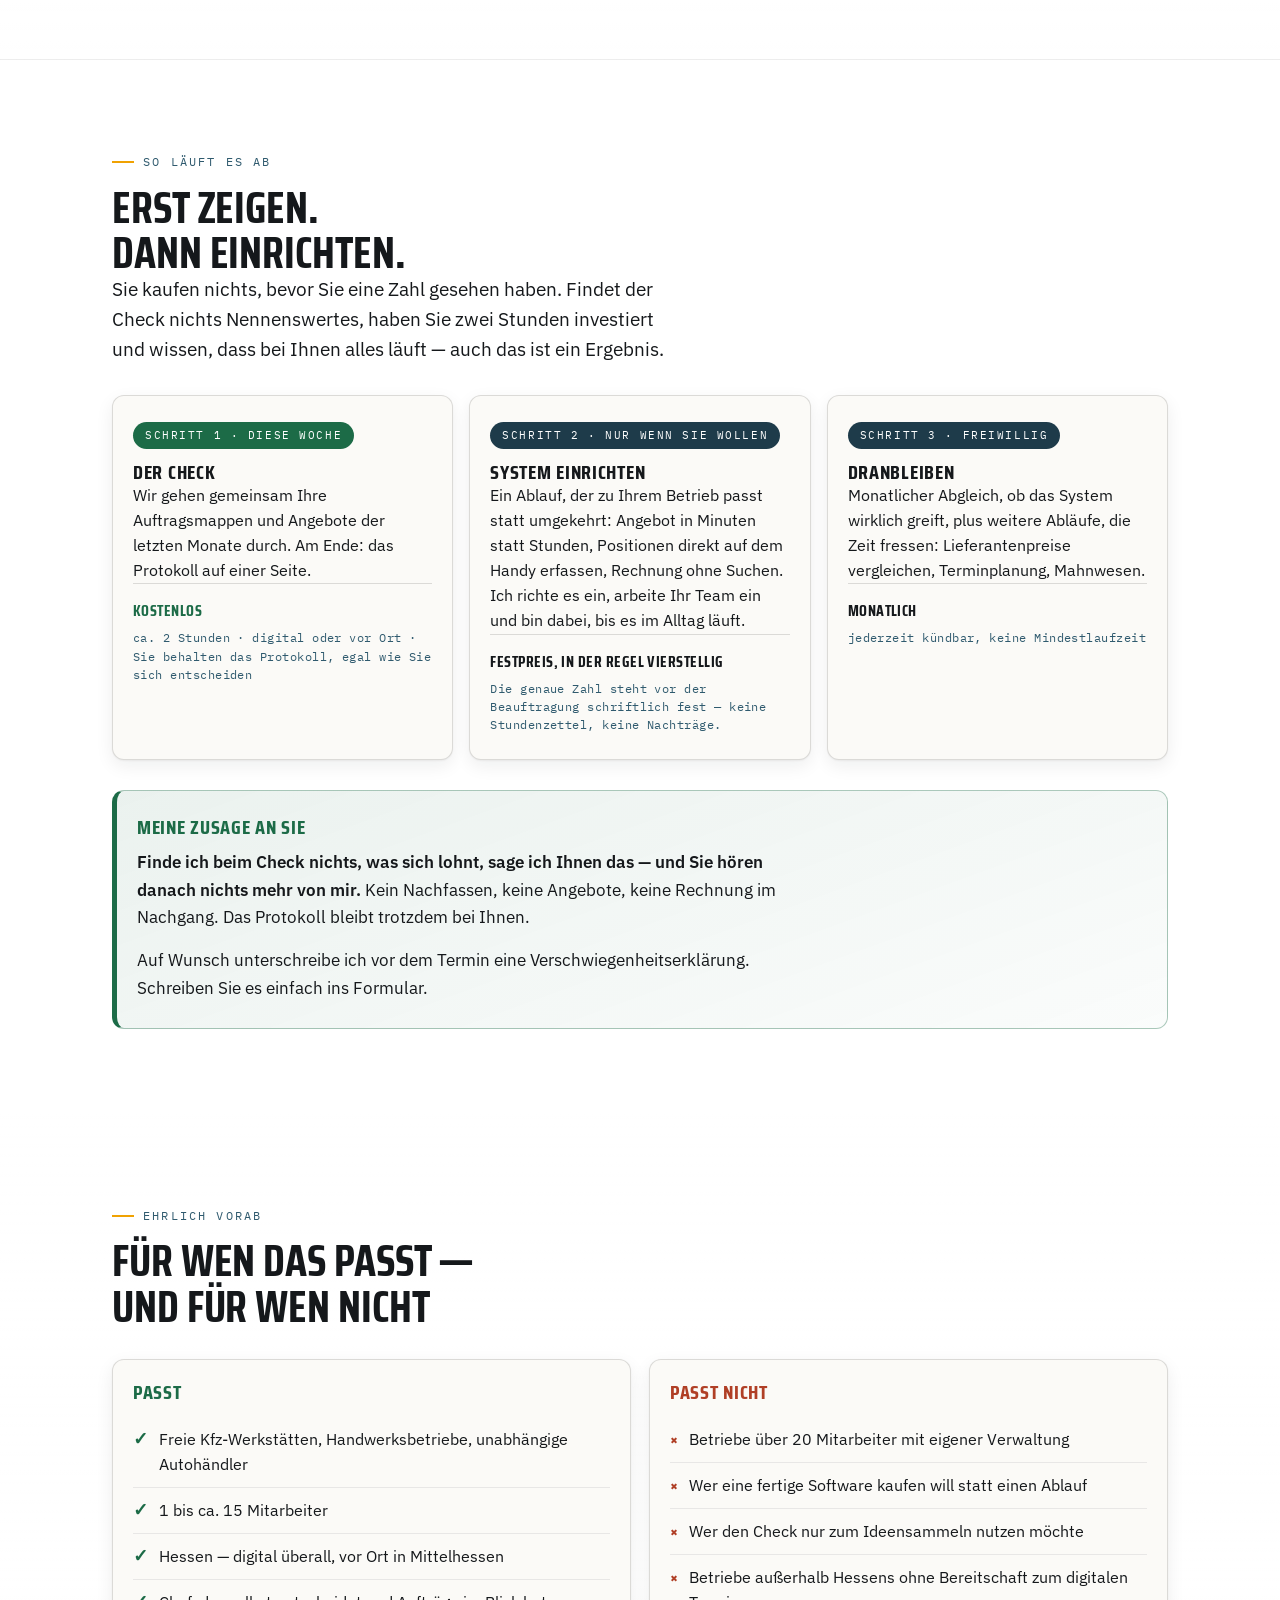
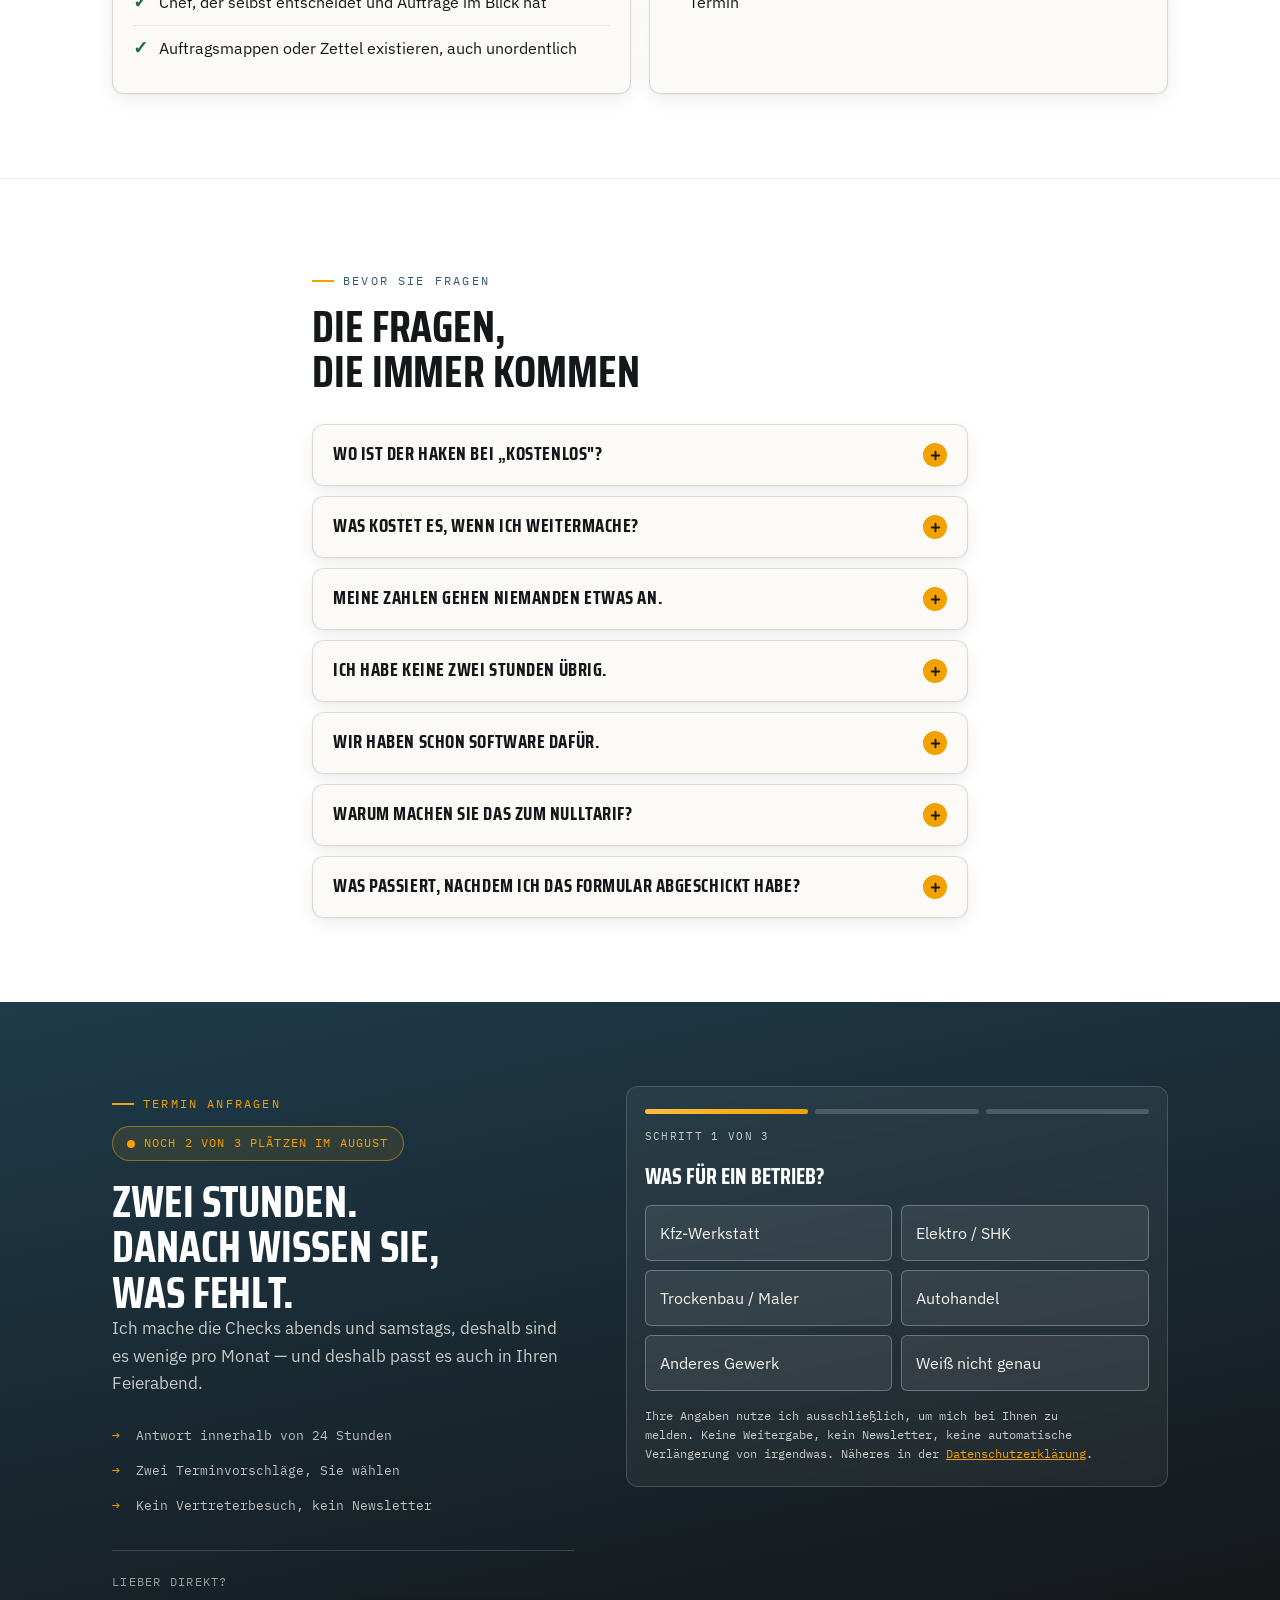
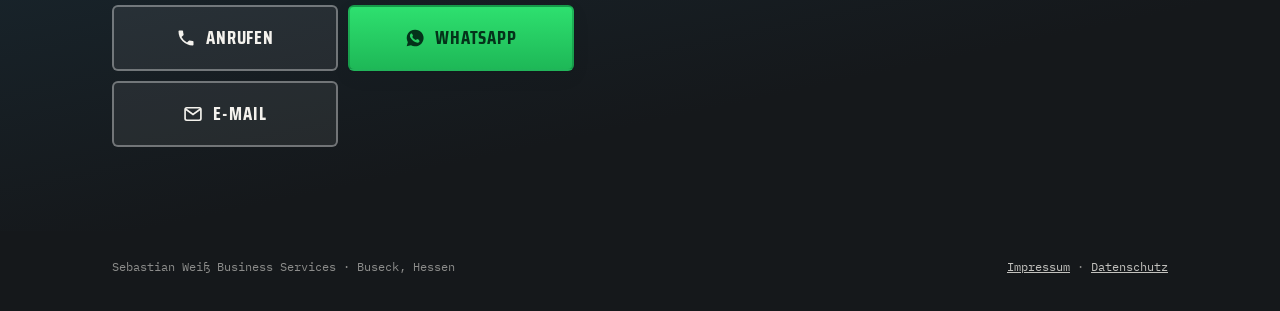
==== commit 3f3d752f: "Add files via upload" ====
--- a/index.html
+++ b/index.html
@@ -283,9 +283,9 @@
   .stufen{grid-template-columns:repeat(3,1fr)}
   .form-grid{display:grid;grid-template-columns:.92fr 1.08fr;gap:52px;align-items:start}
   .direkt-knoepfe{grid-template-columns:1fr 1fr}
-  .aufruf{display:flex;align-items:center;justify-content:space-between;gap:28px;padding:26px 28px}
-  .aufruf p{margin:0}
-  .aufruf .btn{flex:0 0 auto}
+  .aufruf{display:flex;align-items:center;justify-content:space-between;gap:32px;padding:26px 28px}
+  .aufruf p{margin:0;flex:1 1 auto;min-width:0;max-width:38ch}
+  .aufruf .btn--voll{flex:0 0 auto;width:auto;display:inline-flex;white-space:nowrap}
   .bar{display:none}
 }
 @media (max-width:360px){
@@ -669,10 +669,14 @@
             <button type="button" class="zurueck" data-zurueck>← zurück</button>
           </fieldset>
 
+          <div class="melde melde--ok" id="melde-ok" role="status">
+            <b>Angekommen.</b> Ich melde mich innerhalb von 24 Stunden mit zwei Terminvorschlägen.
+          </div>
+
           <div class="melde melde--fehler" id="melde-fehler" role="alert">
             <b>Das Absenden hat nicht geklappt.</b><br>
-            Die Verbindung ist unterwegs hängen geblieben — Ihre Daten sind nicht verloren gegangen, sie sind nur nicht bei mir angekommen. Am schnellsten geht es jetzt direkt:
-            <a class="btn btn--wa btn--voll" href="tel:+4964085671292">06408 5671292 anrufen</a>
+            Die Verbindung ist unterwegs hängen geblieben — Ihre Angaben sind nicht verloren, sie sind nur nicht bei mir angekommen. Am schnellsten geht es jetzt direkt:
+            <a class="btn btn--haupt btn--voll" href="tel:+4964085671292">06408 5671292 anrufen</a>
           </div>
 
           <p class="klein">Ihre Angaben nutze ich ausschließlich, um mich bei Ihnen zu melden. Keine Weitergabe, kein Newsletter, keine automatische Verlängerung von irgendwas. Näheres in der <a href="datenschutz.html">Datenschutzerklärung</a>.</p>
@@ -746,6 +750,7 @@
   var punkte=[document.getElementById("p1"),document.getElementById("p2"),document.getElementById("p3")];
   var senden=document.getElementById("senden");
   var meldeFehler=document.getElementById("melde-fehler");
+  var meldeOk=document.getElementById("melde-ok");
   var aktiv=1;
 
   function zeige(n,scroll){
@@ -819,7 +824,15 @@
         /* ANPASSEN: Conversion-Ereignis, sobald GA4/Meta eingebunden ist
            if(window.gtag) gtag('event','generate_lead');
            if(window.fbq)  fbq('track','Lead'); */
-        window.location.href=DANKE;
+
+        /* Erst sichtbar bestätigen — falls die Dankeseite fehlt,
+           sieht der Interessent trotzdem, dass es geklappt hat. */
+        schritte.forEach(function(fs){ fs.hidden=true; });
+        punkte.forEach(function(el){ el.classList.add("an"); });
+        lbl.textContent="Fertig";
+        meldeOk.classList.add("an");
+        meldeOk.scrollIntoView({behavior:"smooth",block:"center"});
+        setTimeout(function(){ window.location.href=DANKE; },1100);
       })
       .catch(function(){
         senden.disabled=false;
--- a/stil.css
+++ b/stil.css
@@ -0,0 +1,146 @@
+/* ============================================================
+   Rechnungscheck — gemeinsames Stylesheet (index + danke)
+   Ein Button-System, ein Kartensystem, ein Rhythmus.
+   ============================================================ */
+
+@font-face{font-family:"Saira Condensed";font-style:normal;font-weight:600 700;font-display:swap;
+  src:url("fonts/SairaCondensed-Bold.woff2") format("woff2"),url("fonts/SairaCondensed-Bold.ttf") format("truetype")}
+@font-face{font-family:"IBM Plex Sans";font-style:normal;font-weight:400;font-display:swap;
+  src:url("fonts/IBMPlexSans-Regular.woff2") format("woff2"),url("fonts/IBMPlexSans-Regular.ttf") format("truetype")}
+@font-face{font-family:"IBM Plex Sans";font-style:normal;font-weight:500 600;font-display:swap;
+  src:url("fonts/IBMPlexSans-SemiBold.woff2") format("woff2"),url("fonts/IBMPlexSans-SemiBold.ttf") format("truetype")}
+@font-face{font-family:"IBM Plex Mono";font-style:normal;font-weight:400 500;font-display:swap;
+  src:url("fonts/IBMPlexMono-Regular.woff2") format("woff2"),url("fonts/IBMPlexMono-Regular.ttf") format("truetype")}
+
+:root{
+  /* Werkstattpalette: Stahl, Papier, Warnfarbe */
+  --ink:#15181b;
+  --ink-2:#1d2226;
+  --steel:#1e3b4a;
+  --steel-2:#2f5a6e;
+  --steel-hell:#5b7f91;
+  --paper:#eae7e0;
+  --paper-2:#f4f2ed;
+  --karte:#fbfaf7;
+  --amber:#f0a202;
+  --amber-2:#ffbe3d;
+  --rust:#b03f26;
+  --rust-hell:#d9694c;
+  --gruen:#1c6b47;
+  --gruen-hell:#2e9366;
+  --line:rgba(21,24,27,.14);
+  --line-2:rgba(21,24,27,.08);
+  --r:6px;             /* Radius klein */
+  --r-2:12px;          /* Radius groß */
+  --schatten:0 1px 2px rgba(21,24,27,.05), 0 6px 18px rgba(21,24,27,.07);
+  --schatten-2:0 2px 5px rgba(21,24,27,.07), 0 16px 40px rgba(21,24,27,.11);
+  --bar:78px;
+  --takt:clamp(48px,9vw,84px);
+}
+
+*{box-sizing:border-box}
+[hidden]{display:none!important}
+html{scroll-behavior:smooth;-webkit-text-size-adjust:100%}
+
+body{
+  margin:0;
+  color:var(--ink);
+  font-family:"IBM Plex Sans",system-ui,-apple-system,"Segoe UI",sans-serif;
+  font-size:17px;line-height:1.62;
+  -webkit-font-smoothing:antialiased;
+  /* Warmer Verlauf + feines Korn statt flacher Fläche */
+  background:
+    radial-gradient(1200px 600px at 50% -8%, #f6f4ef 0%, rgba(246,244,239,0) 62%),
+    linear-gradient(180deg,#eeebe5 0%,#e7e4dc 100%);
+  background-attachment:fixed;
+}
+body::before{
+  content:"";position:fixed;inset:0;pointer-events:none;z-index:0;opacity:.32;
+  background-image:url("data:image/svg+xml,%3Csvg xmlns='http://www.w3.org/2000/svg' width='140' height='140'%3E%3Cfilter id='n'%3E%3CfeTurbulence type='fractalNoise' baseFrequency='.85' numOctaves='3'/%3E%3CfeColorMatrix type='saturate' values='0'/%3E%3C/filter%3E%3Crect width='140' height='140' filter='url(%23n)' opacity='.5'/%3E%3C/svg%3E");
+}
+body>*{position:relative;z-index:1}
+
+.wrap{max-width:1120px;margin:0 auto;padding:0 20px}
+.eng{max-width:720px}
+
+h1,h2,h3{font-family:"Saira Condensed","Arial Narrow",system-ui,sans-serif;font-weight:700;line-height:1.03;margin:0}
+h1{font-size:clamp(34px,8.6vw,68px);text-transform:uppercase;letter-spacing:-.004em}
+h2{font-size:clamp(27px,6.6vw,44px);text-transform:uppercase;letter-spacing:-.002em}
+h3{font-size:20px;font-weight:600;text-transform:uppercase;letter-spacing:.035em}
+p{margin:0 0 15px;max-width:64ch}
+a{color:inherit}
+:focus-visible{outline:3px solid var(--amber);outline-offset:3px;border-radius:2px}
+.mono{font-family:"IBM Plex Mono",ui-monospace,monospace}
+
+/* ---------- Sektionsrhythmus: wechselnde Ebenen statt Haarlinien ---------- */
+.sek{padding:var(--takt) 0;position:relative}
+.sek--hell{background:linear-gradient(180deg,rgba(255,255,255,.55),rgba(255,255,255,.28));
+  border-top:1px solid rgba(255,255,255,.7);border-bottom:1px solid var(--line-2)}
+.sek--dunkel{background:linear-gradient(168deg,var(--steel) 0%,var(--ink) 78%);color:var(--paper-2)}
+.sek--dunkel h2,.sek--dunkel h3{color:#fff}
+.sek--dunkel p{color:rgba(238,236,231,.82)}
+.sek--dunkel .eyebrow{color:var(--amber)}
+
+.eyebrow{display:inline-flex;align-items:center;gap:9px;font-family:"IBM Plex Mono",monospace;
+  font-size:11.5px;letter-spacing:.19em;text-transform:uppercase;color:var(--steel-2);margin:0 0 13px}
+.eyebrow::before{content:"";width:22px;height:2px;background:var(--amber);flex:0 0 auto}
+.sek--dunkel .eyebrow::before{background:var(--amber)}
+
+.fuehrung{font-size:18.5px;max-width:52ch}
+
+/* ============================================================
+   BUTTON-SYSTEM — eine Formensprache für alle Aktionen
+   ============================================================ */
+.btn{
+  display:inline-flex;align-items:center;justify-content:center;gap:10px;
+  min-height:58px;padding:16px 26px;
+  font-family:"Saira Condensed",sans-serif;font-weight:700;font-size:18.5px;
+  text-transform:uppercase;letter-spacing:.045em;text-decoration:none;text-align:center;
+  border:2px solid transparent;border-radius:var(--r);cursor:pointer;
+  transition:transform .14s ease, box-shadow .18s ease, background .18s ease, color .18s ease;
+  box-shadow:var(--schatten);
+}
+.btn:hover{transform:translateY(-2px);box-shadow:var(--schatten-2)}
+.btn:active{transform:translateY(0)}
+.btn svg{width:20px;height:20px;flex:0 0 auto}
+
+.btn--haupt{background:linear-gradient(180deg,var(--amber-2),var(--amber));color:#231703;
+  border-color:rgba(120,80,0,.28);text-shadow:0 1px 0 rgba(255,255,255,.35)}
+.btn--haupt:hover{background:linear-gradient(180deg,#ffc95c,var(--amber-2))}
+
+.btn--dunkel{background:linear-gradient(180deg,var(--ink-2),var(--ink));color:var(--paper-2);border-color:rgba(0,0,0,.4)}
+.btn--dunkel:hover{background:linear-gradient(180deg,#283035,var(--ink-2))}
+
+.btn--wa{background:linear-gradient(180deg,#2ee06f,#1eb857);color:#04321a;border-color:rgba(4,80,40,.3)}
+.btn--wa:hover{background:linear-gradient(180deg,#42e77f,#25c962)}
+
+.btn--rand{background:rgba(255,255,255,.55);color:var(--ink);border-color:rgba(21,24,27,.28);box-shadow:none}
+.btn--rand:hover{background:#fff;border-color:var(--ink);box-shadow:var(--schatten)}
+.sek--dunkel .btn--rand{background:rgba(255,255,255,.07);color:var(--paper-2);border-color:rgba(255,255,255,.35)}
+.sek--dunkel .btn--rand:hover{background:rgba(255,255,255,.14);border-color:rgba(255,255,255,.6)}
+
+.btn--voll{display:flex;width:100%}
+.btn[disabled]{opacity:.62;cursor:default;transform:none;box-shadow:var(--schatten)}
+
+.btn-hinweis{font-family:"IBM Plex Mono",monospace;font-size:12px;color:var(--steel-2);
+  letter-spacing:.04em;text-align:center;margin:11px 0 0}
+.sek--dunkel .btn-hinweis{color:rgba(238,236,231,.65)}
+
+/* ---------- Karten ---------- */
+.karte{background:var(--karte);border:1px solid var(--line);border-radius:var(--r-2);
+  box-shadow:var(--schatten);overflow:hidden}
+
+/* ---------- Sanftes Einblenden beim Scrollen ---------- */
+.auf{opacity:0;transform:translateY(18px);transition:opacity .6s ease, transform .6s cubic-bezier(.22,.7,.3,1)}
+.auf.da{opacity:1;transform:none}
+@media (prefers-reduced-motion:reduce){
+  html{scroll-behavior:auto}
+  .auf{opacity:1;transform:none;transition:none}
+  *{animation:none!important}
+  .btn:hover{transform:none}
+}
+
+footer{padding:26px 0 34px;font-family:"IBM Plex Mono",monospace;font-size:12px;
+  color:rgba(238,236,231,.55);background:var(--ink)}
+footer .wrap{display:flex;justify-content:space-between;flex-wrap:wrap;gap:12px}
+footer a{color:rgba(238,236,231,.8)}
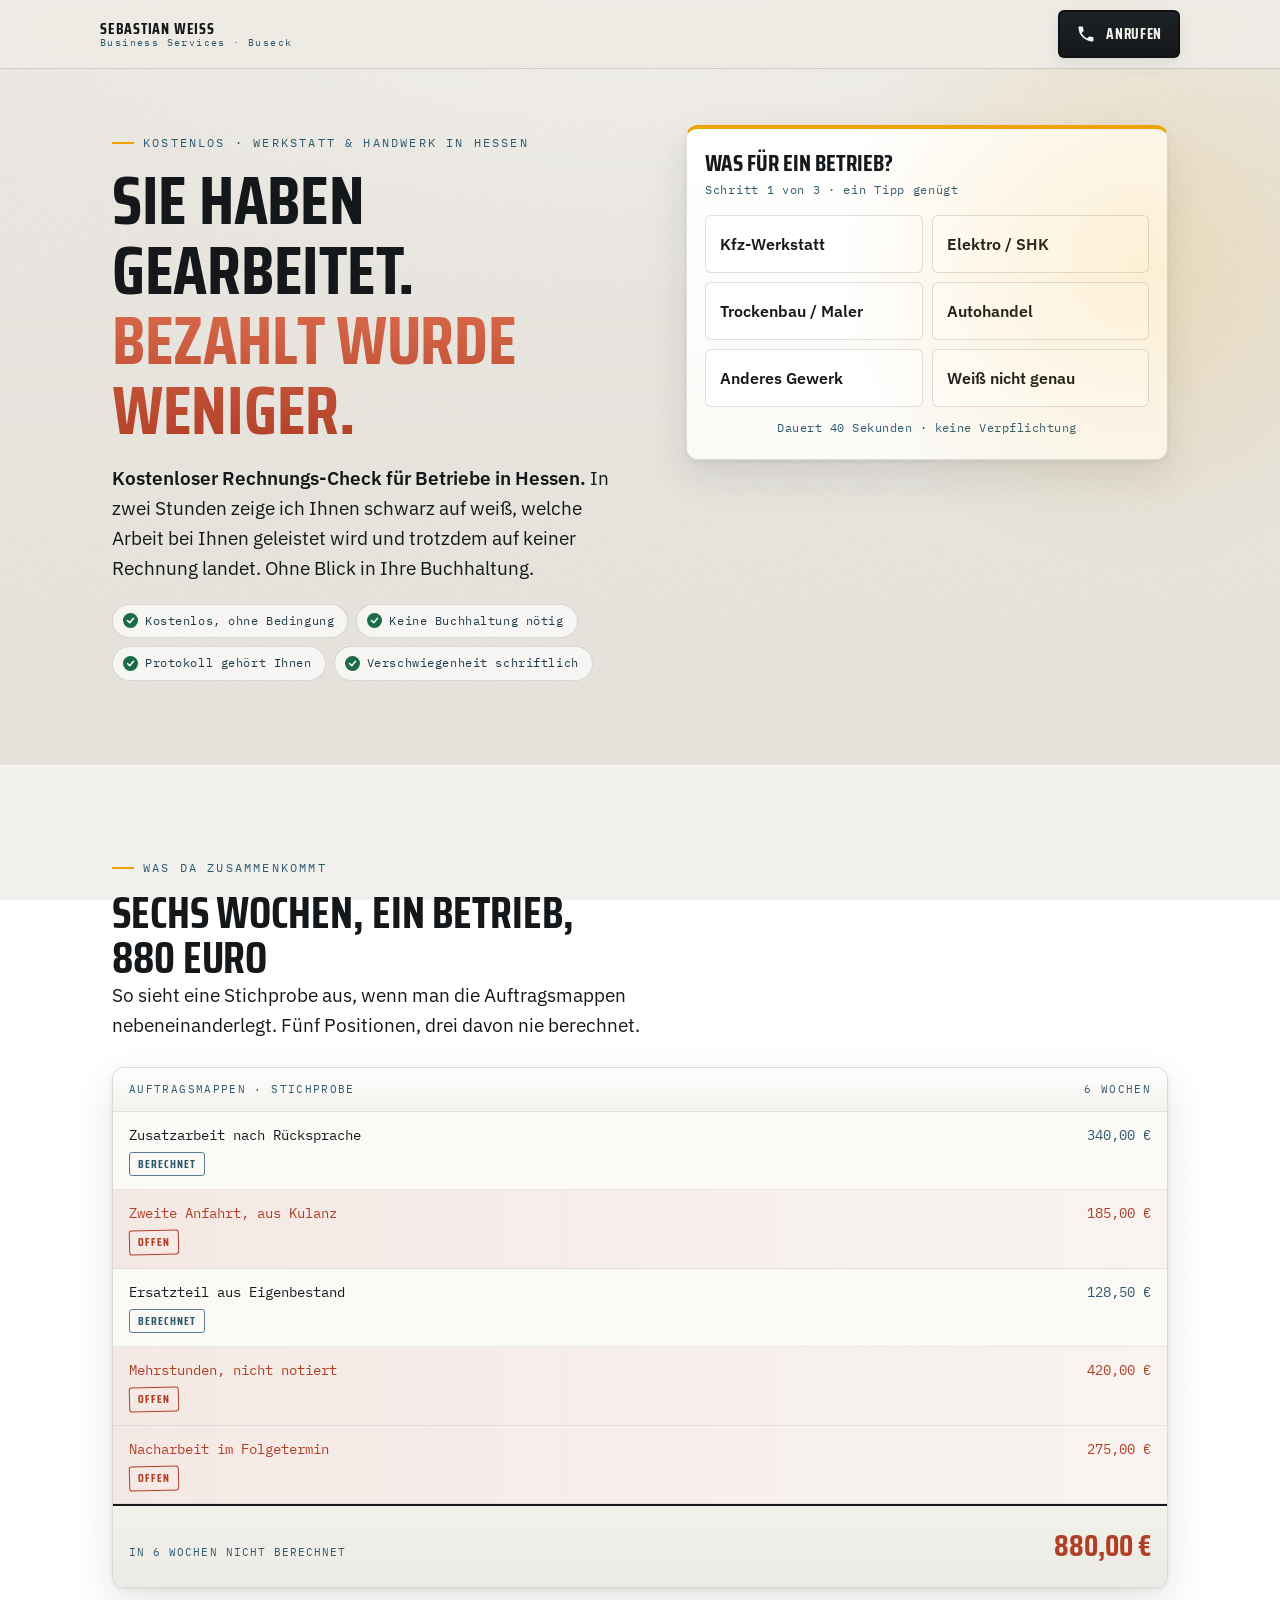
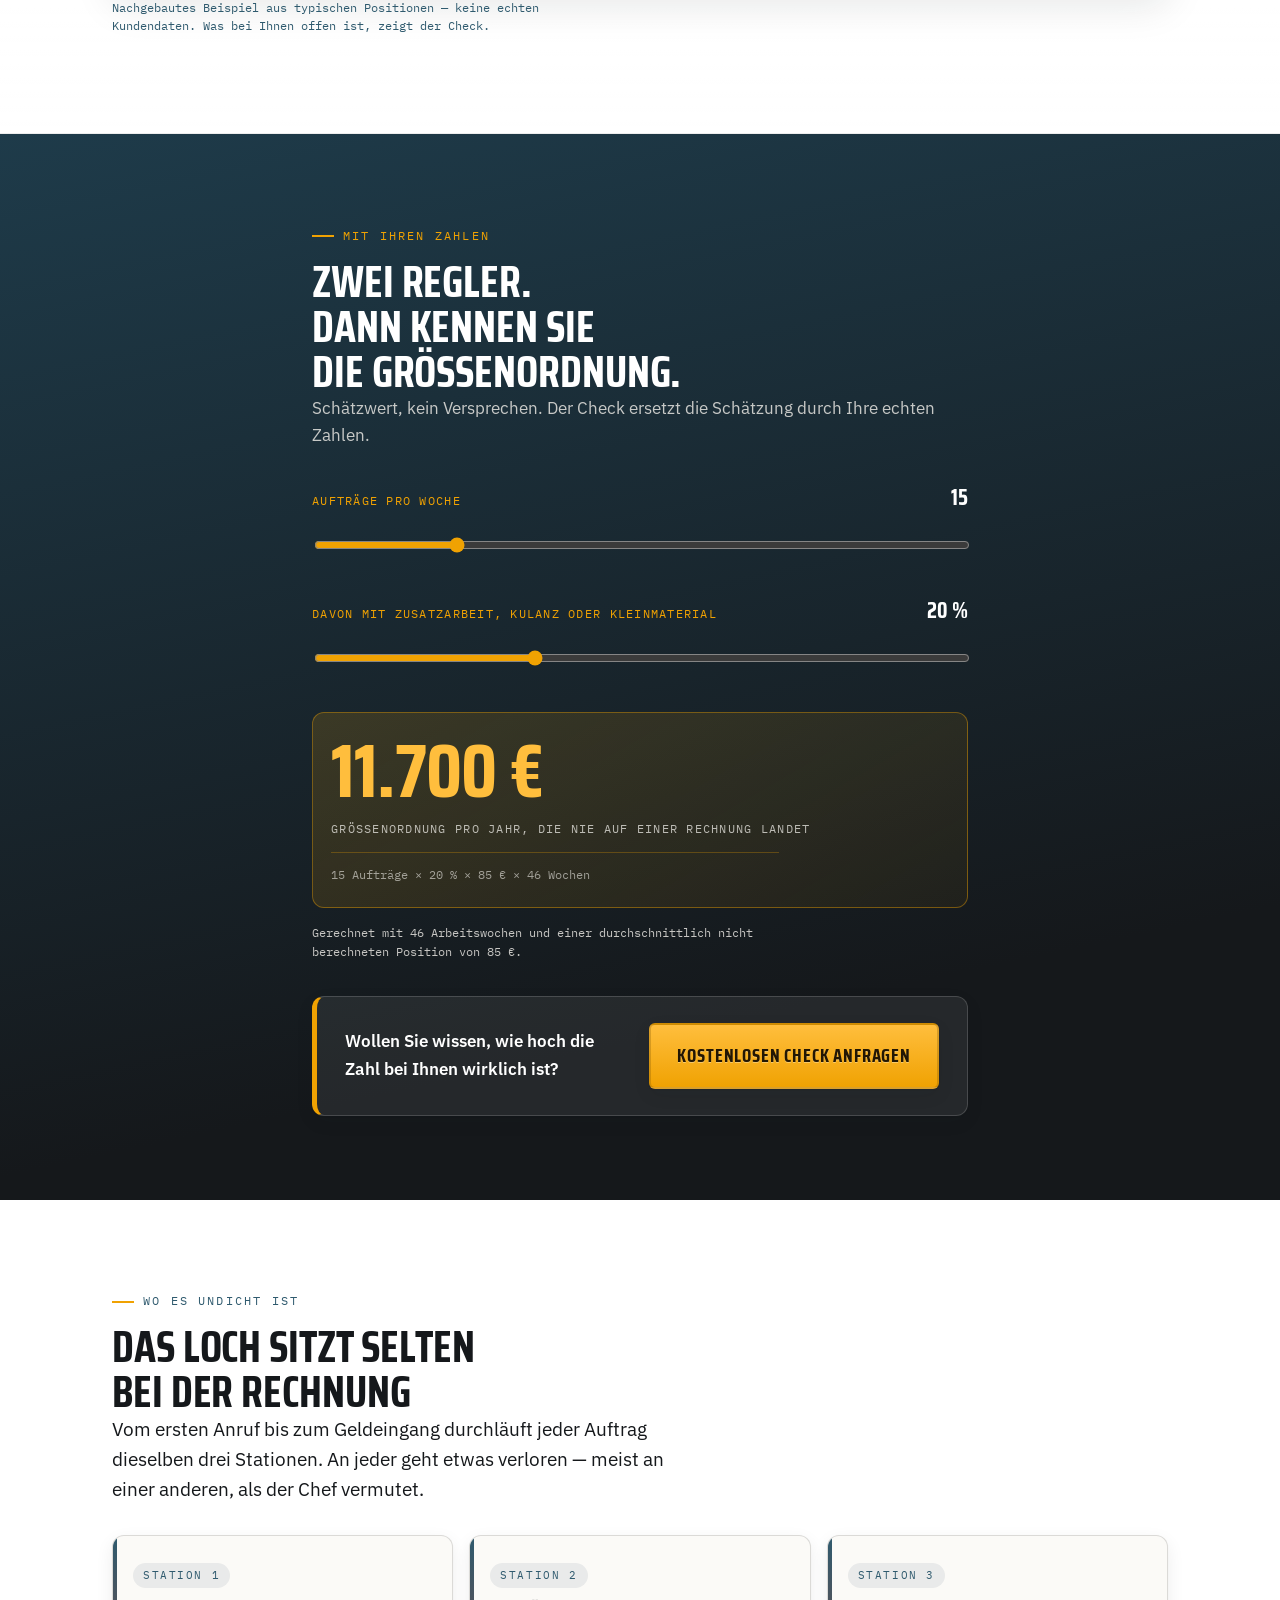
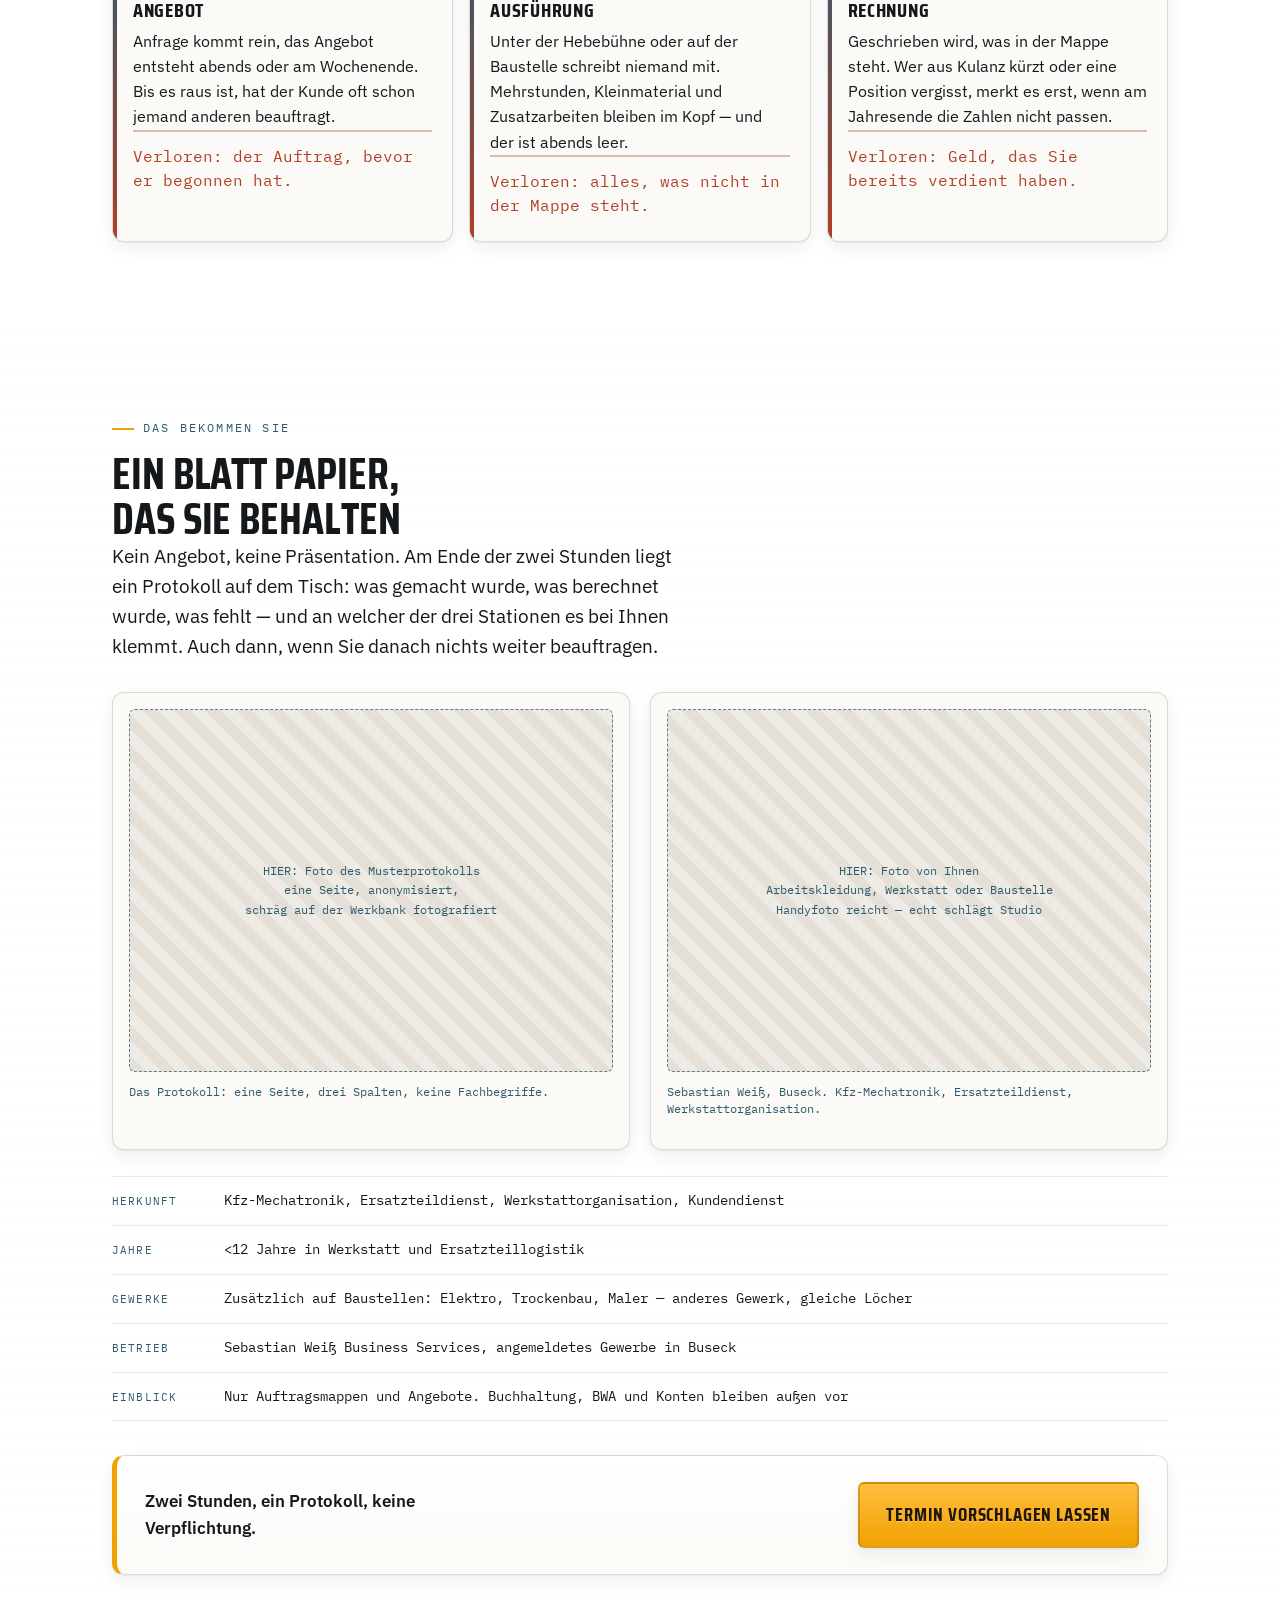
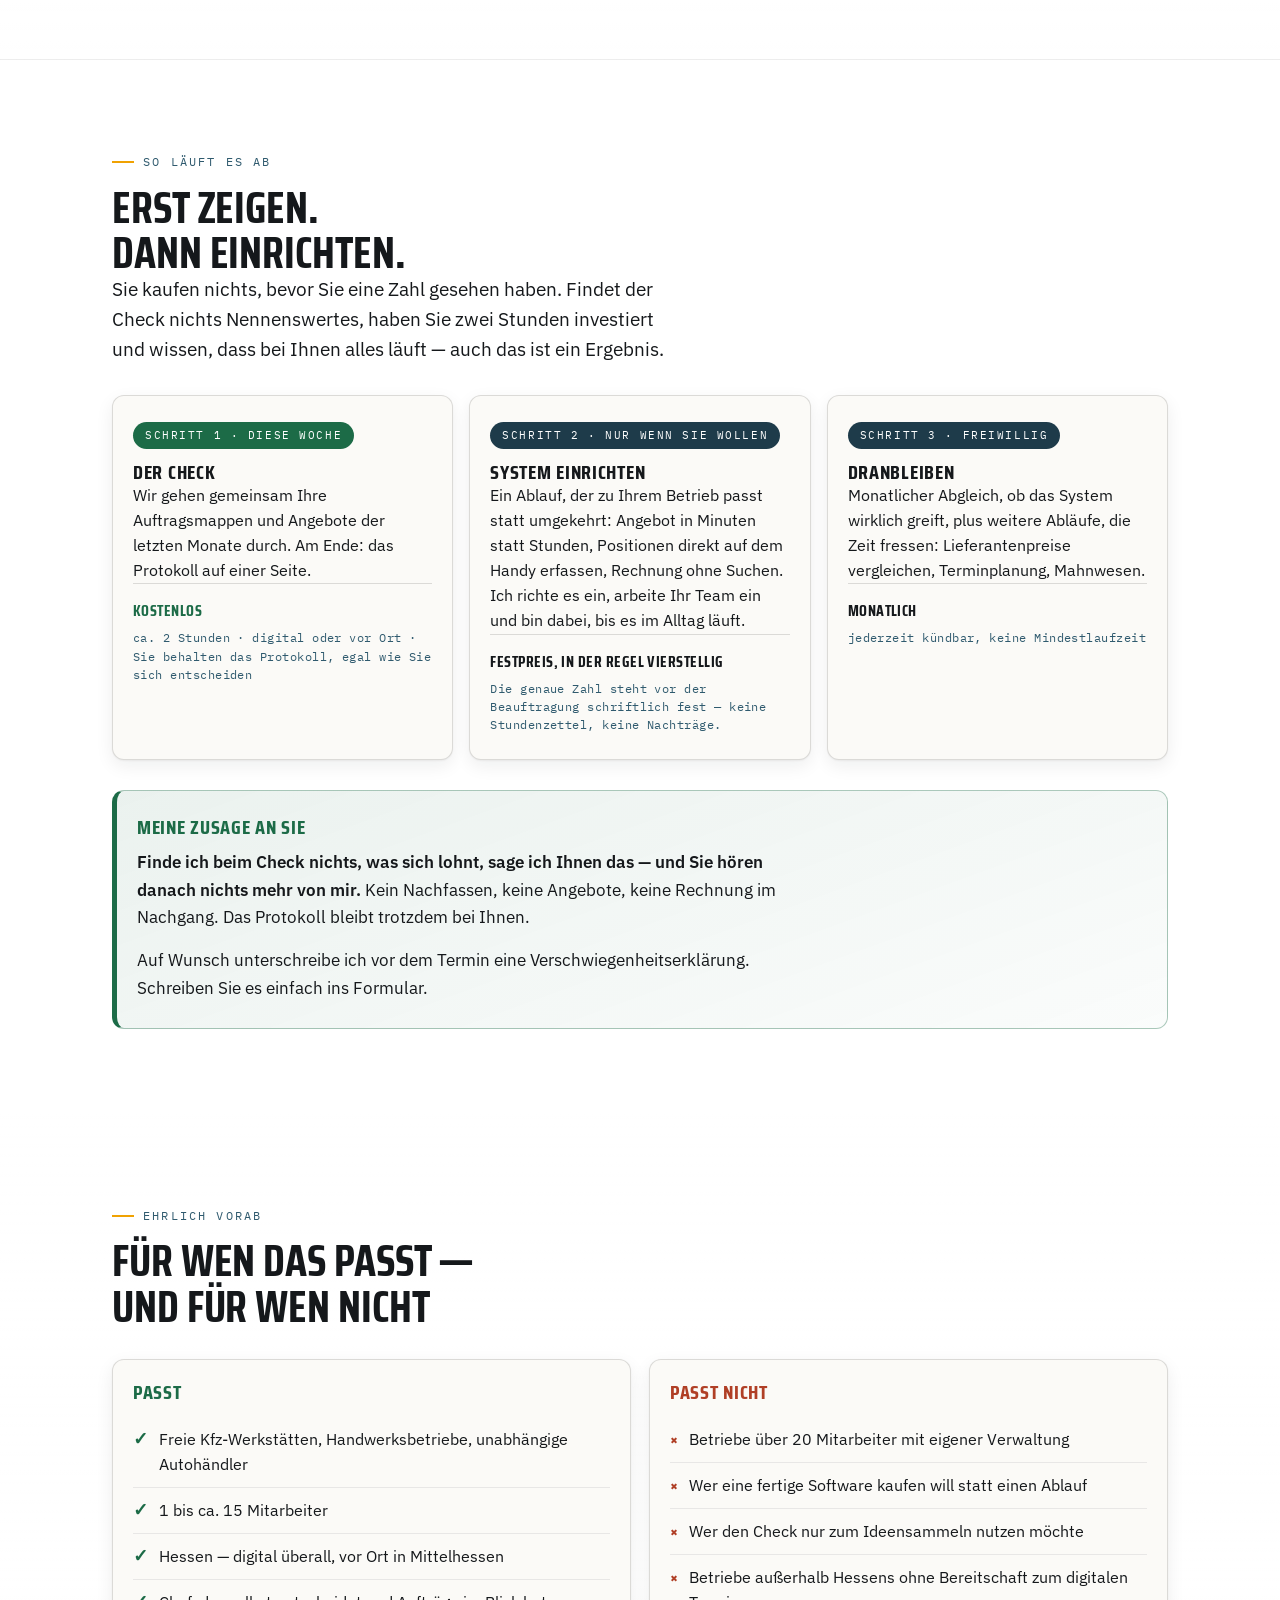
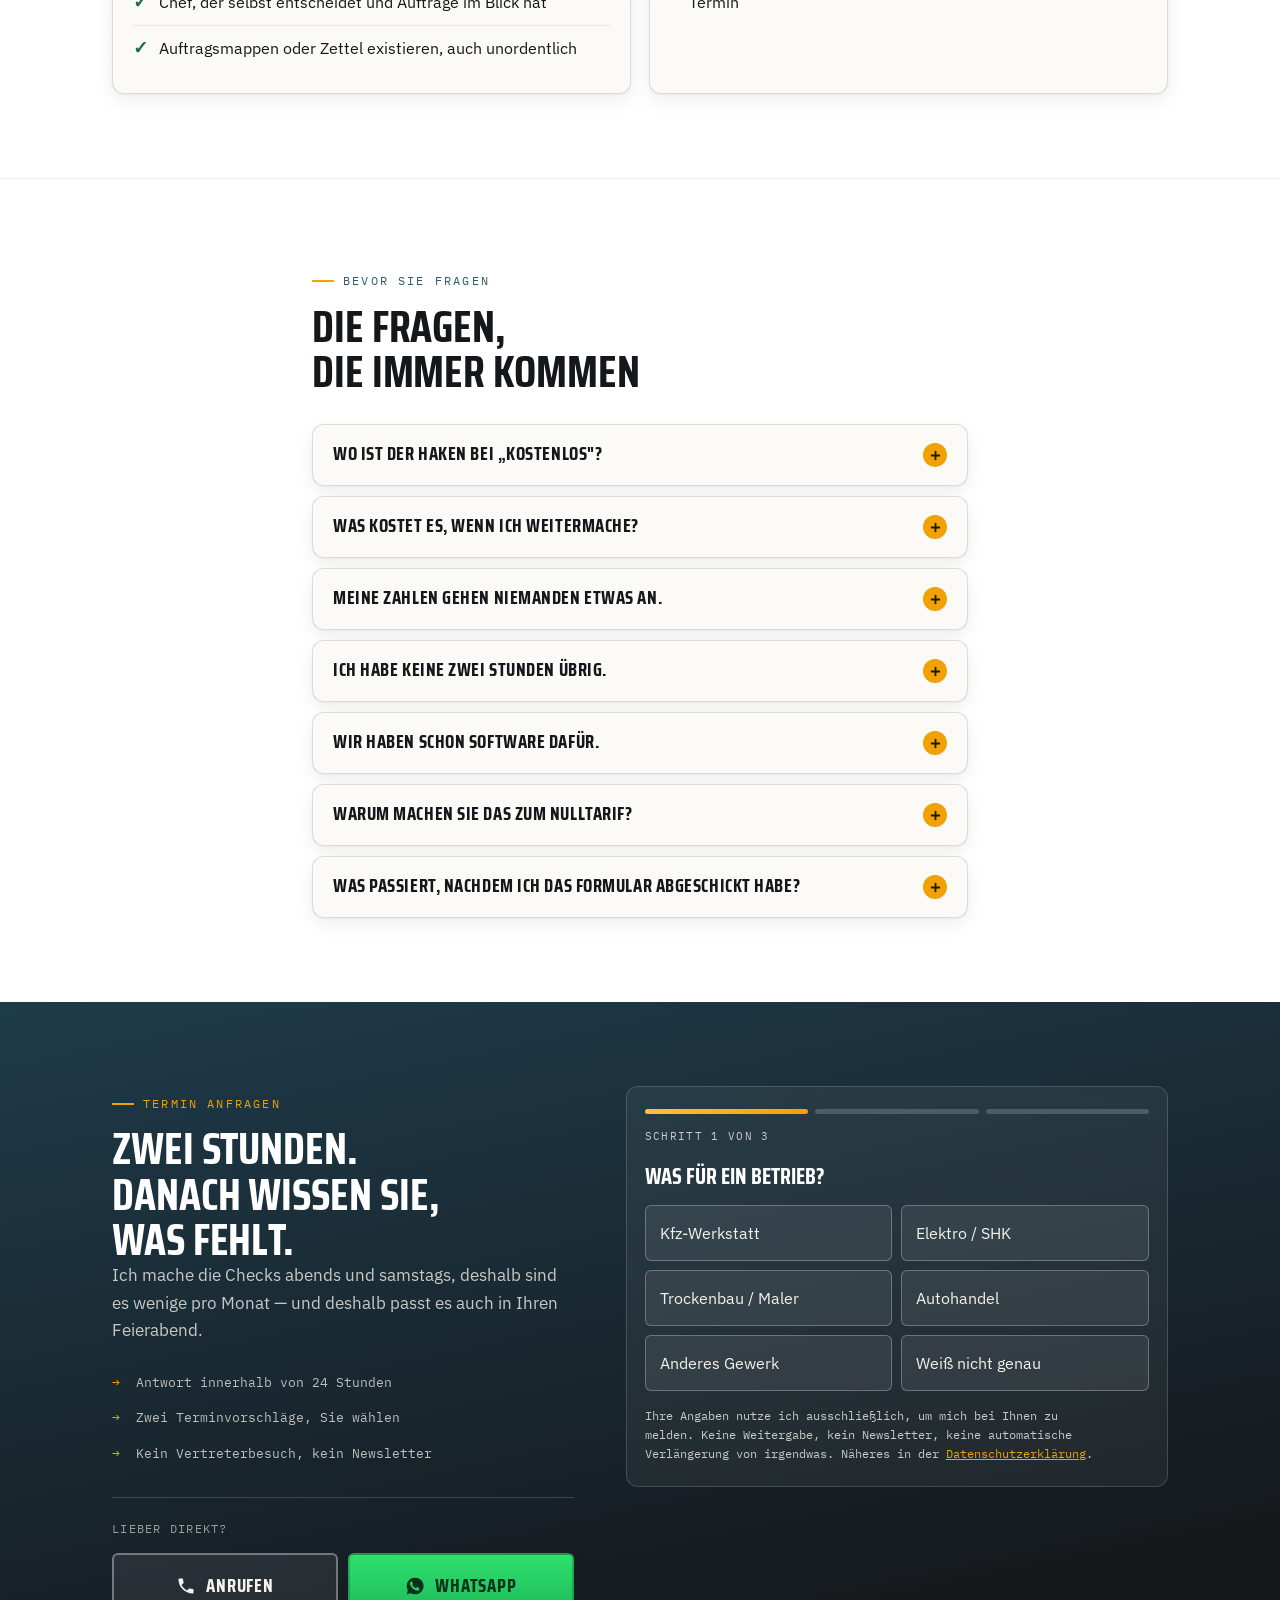
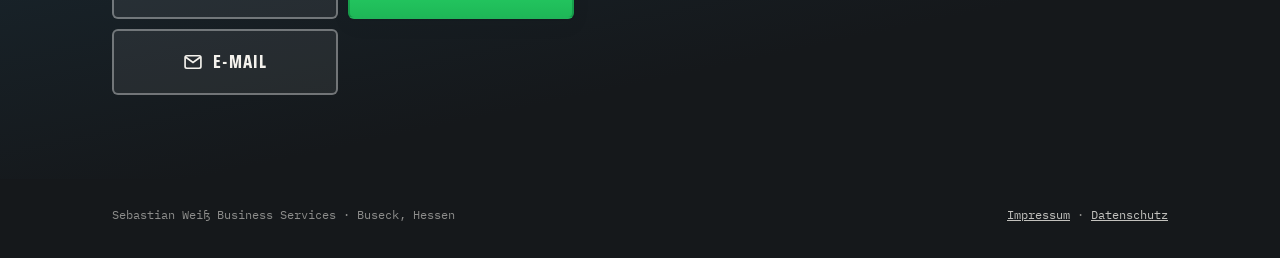
==== commit d0a1f3a9: "Update years of experience and contact links" ====
--- a/index.html
+++ b/index.html
@@ -453,7 +453,7 @@
 
     <ul class="fakten auf">
       <li><span class="k">Herkunft</span><span>Kfz-Mechatronik, Ersatzteildienst, Werkstattorganisation, Kundendienst</span></li>
-      <li><span class="k">Jahre</span><span><!-- ANPASSEN -->[X] Jahre in Werkstatt und Ersatzteillogistik</span></li>
+      <li><span class="k">Jahre</span><span><12 Jahre in Werkstatt und Ersatzteillogistik</span></li>
       <li><span class="k">Gewerke</span><span>Zusätzlich auf Baustellen: Elektro, Trockenbau, Maler — anderes Gewerk, gleiche Löcher</span></li>
       <li><span class="k">Betrieb</span><span>Sebastian Weiß Business Services, angemeldetes Gewerbe in Buseck</span></li>
       <li><span class="k">Einblick</span><span>Nur Auftragsmappen und Angebote. Buchhaltung, BWA und Konten bleiben außen vor</span></li>
@@ -567,8 +567,11 @@
     <div class="form-grid">
       <div class="auf">
         <p class="eyebrow">Termin anfragen</p>
-        <!-- ANPASSEN: ehrlich pflegen oder entfernen -->
+        
+        <!-- ANPASSEN: ehrlich pflegen oder entfernen 
         <span class="plaetze">Noch 2 von 3 Plätzen im August</span>
+        -->
+        
         <h2>Zwei Stunden.<br>Danach wissen Sie,<br>was fehlt.</h2>
         <p>Ich mache die Checks abends und samstags, deshalb sind es wenige pro Monat — und deshalb passt es auch in Ihren Feierabend.</p>
         <ul class="danach">
@@ -585,7 +588,7 @@
               Anrufen
             </a>
             <!-- ANPASSEN: echte WhatsApp-Nummer -->
-            <a class="btn btn--wa" href="https://wa.me/49XXXXXXXXXXX?text=Hallo%20Herr%20Wei%C3%9F%2C%20ich%20interessiere%20mich%20f%C3%BCr%20den%20Rechnungs-Check." data-track="wa-formular">
+            <a class="btn btn--wa" href="https://wa.me/+4964085671292?text=Hallo%20Herr%20Wei%C3%9F%2C%20ich%20interessiere%20mich%20f%C3%BCr%20den%20Rechnungs-Check." data-track="wa-formular">
               <svg viewBox="0 0 24 24" fill="currentColor" aria-hidden="true"><path d="M12 2a10 10 0 00-8.6 15L2 22l5.2-1.4A10 10 0 1012 2zm5.6 14.2c-.2.7-1.4 1.3-2 1.4-.5.1-1.1.1-1.8-.1-.4-.1-1-.3-1.7-.6-3-1.3-4.9-4.3-5-4.5-.2-.2-1.2-1.6-1.2-3s.7-2.1 1-2.4c.2-.3.5-.4.7-.4h.5c.2 0 .4 0 .6.5l.8 2c.1.2.1.4 0 .5l-.4.5-.3.3c-.1.1-.2.3 0 .5.2.3.8 1.3 1.7 2.1 1.1 1 2 1.3 2.3 1.4.2.1.4.1.5-.1l.8-.9c.2-.2.3-.2.5-.1l2 .9c.2.1.4.2.4.3.1.2.1.7-.1 1.3z"/></svg>
               WhatsApp
             </a>
@@ -698,7 +701,7 @@
   <a class="btn btn--rand nur-icon" href="tel:+4964085671292" data-track="tel-bar" aria-label="Anrufen">
     <svg viewBox="0 0 24 24" fill="currentColor" aria-hidden="true"><path d="M6.6 10.8a15 15 0 006.6 6.6l2.2-2.2c.3-.3.7-.4 1-.2 1.2.4 2.4.6 3.6.6.6 0 1 .4 1 1V20c0 .6-.4 1-1 1A17 17 0 013 4c0-.6.4-1 1-1h3.5c.6 0 1 .4 1 1 0 1.3.2 2.5.6 3.6.1.4 0 .8-.2 1l-2.3 2.2z"/></svg>
   </a>
-  <a class="btn btn--wa nur-icon" href="https://wa.me/49XXXXXXXXXXX?text=Hallo%20Herr%20Wei%C3%9F%2C%20ich%20interessiere%20mich%20f%C3%BCr%20den%20Rechnungs-Check." data-track="wa-bar" aria-label="WhatsApp">
+  <a class="btn btn--wa nur-icon" href="https://wa.me/+4964085671292?text=Hallo%20Herr%20Wei%C3%9F%2C%20ich%20interessiere%20mich%20f%C3%BCr%20den%20Rechnungs-Check." data-track="wa-bar" aria-label="WhatsApp">
     <svg viewBox="0 0 24 24" fill="currentColor" aria-hidden="true"><path d="M12 2a10 10 0 00-8.6 15L2 22l5.2-1.4A10 10 0 1012 2zm5.6 14.2c-.2.7-1.4 1.3-2 1.4-.5.1-1.1.1-1.8-.1-.4-.1-1-.3-1.7-.6-3-1.3-4.9-4.3-5-4.5-.2-.2-1.2-1.6-1.2-3s.7-2.1 1-2.4c.2-.3.5-.4.7-.4h.5c.2 0 .4 0 .6.5l.8 2c.1.2.1.4 0 .5l-.4.5-.3.3c-.1.1-.2.3 0 .5.2.3.8 1.3 1.7 2.1 1.1 1 2 1.3 2.3 1.4.2.1.4.1.5-.1l.8-.9c.2-.2.3-.2.5-.1l2 .9c.2.1.4.2.4.3.1.2.1.7-.1 1.3z"/></svg>
   </a>
   <a class="btn btn--haupt" href="#formular" data-track="cta-bar">Check anfragen</a>
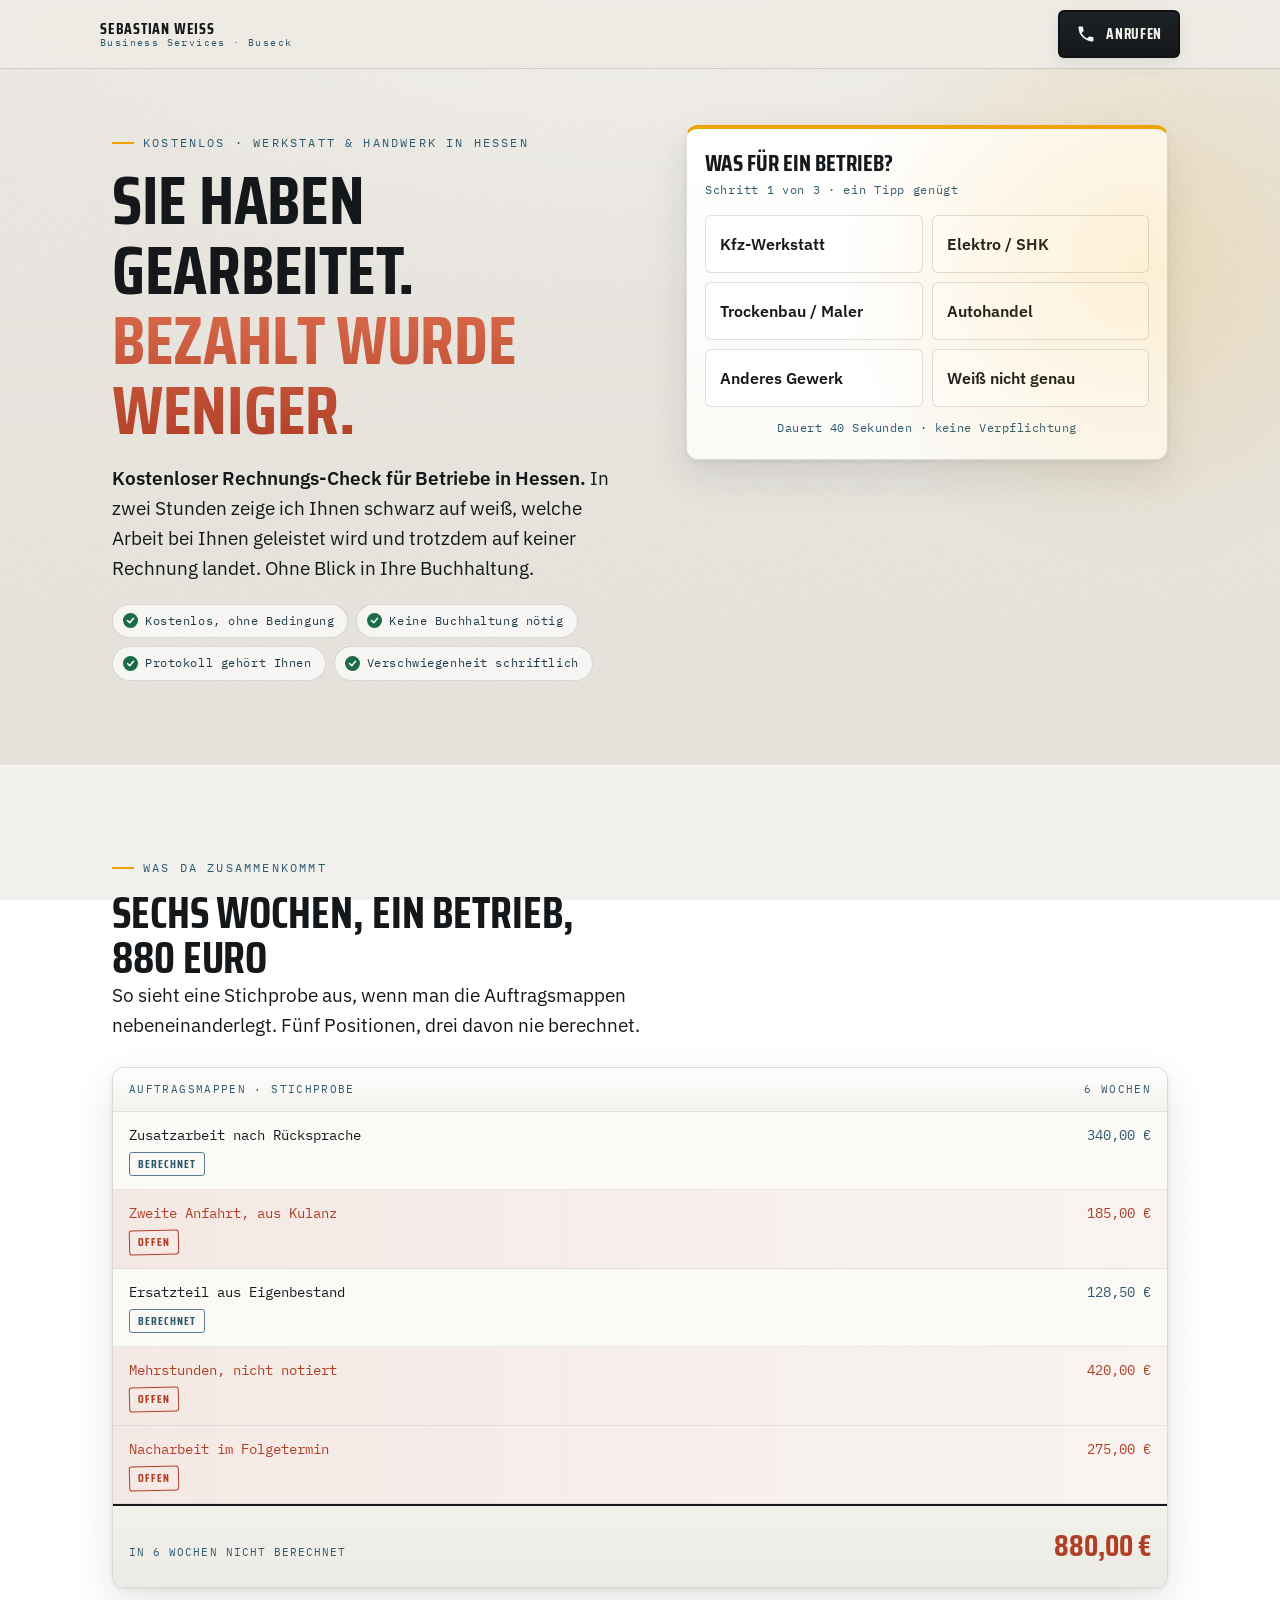
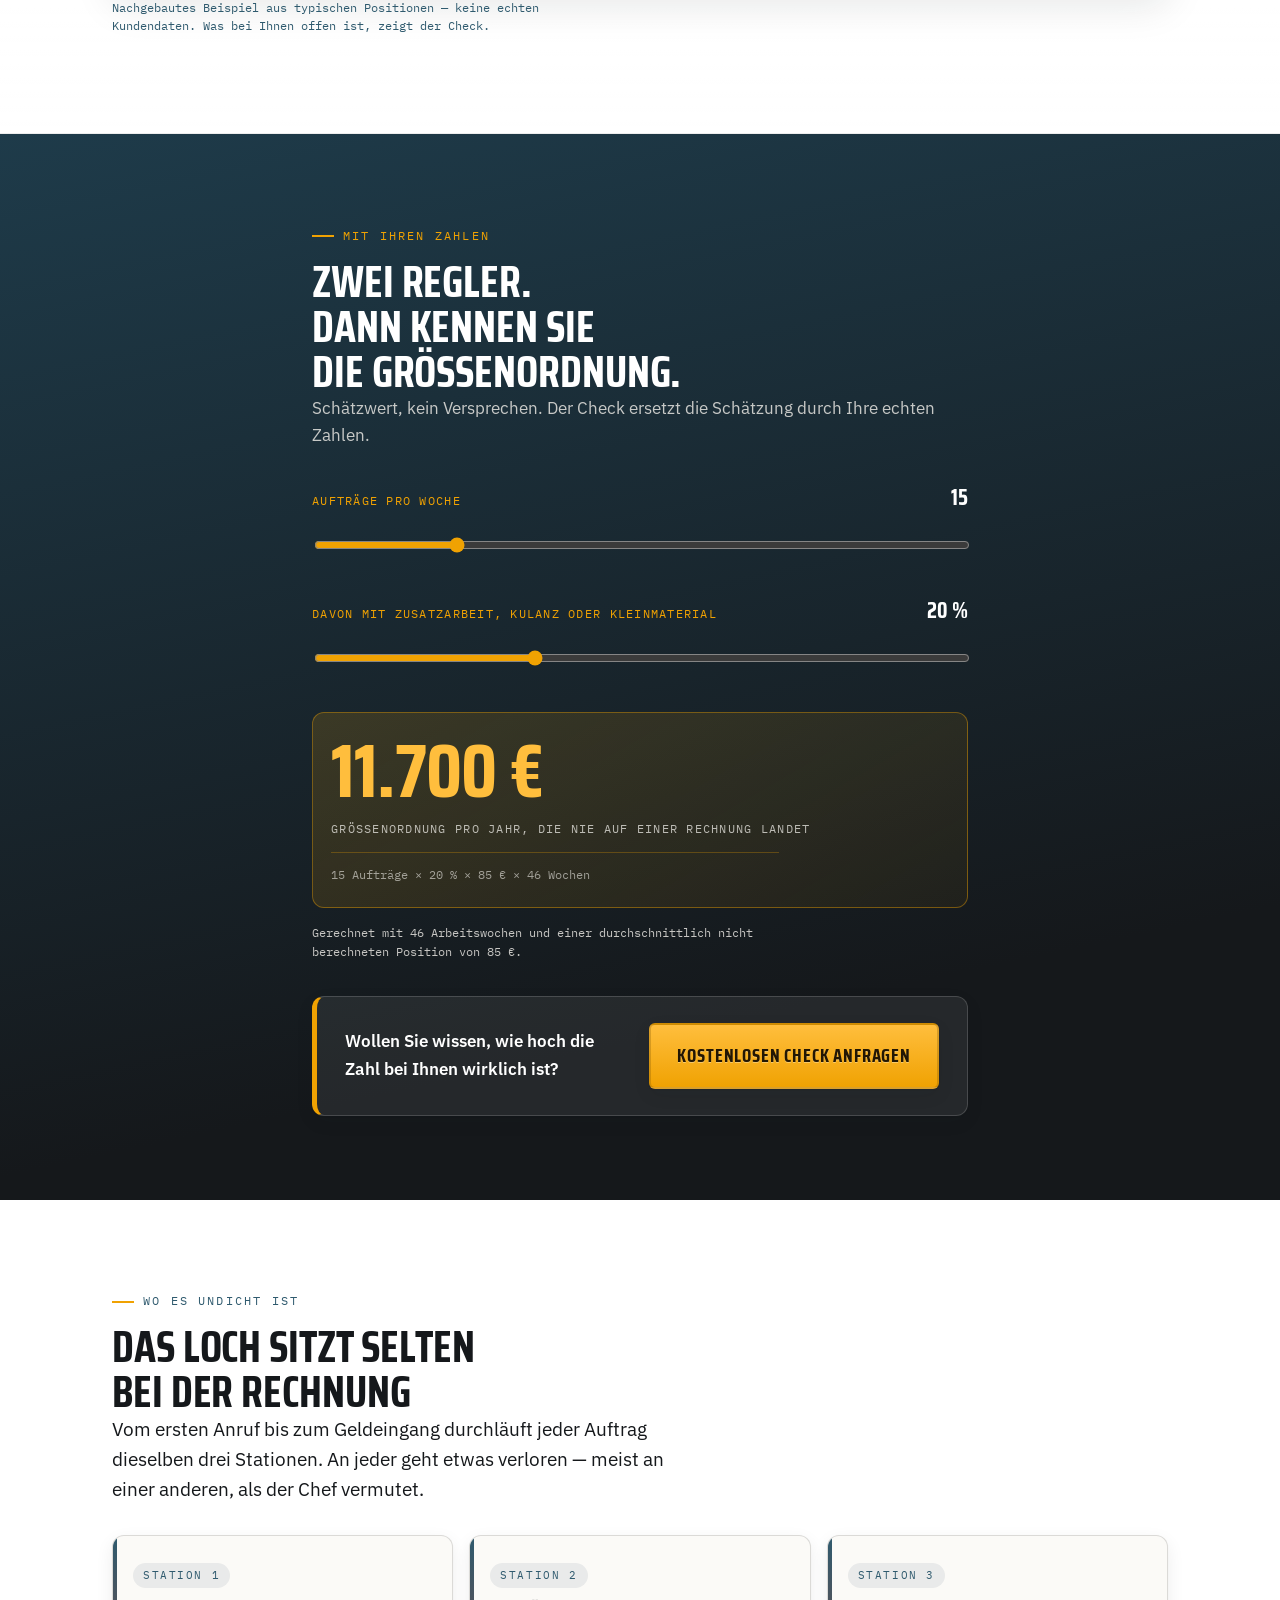
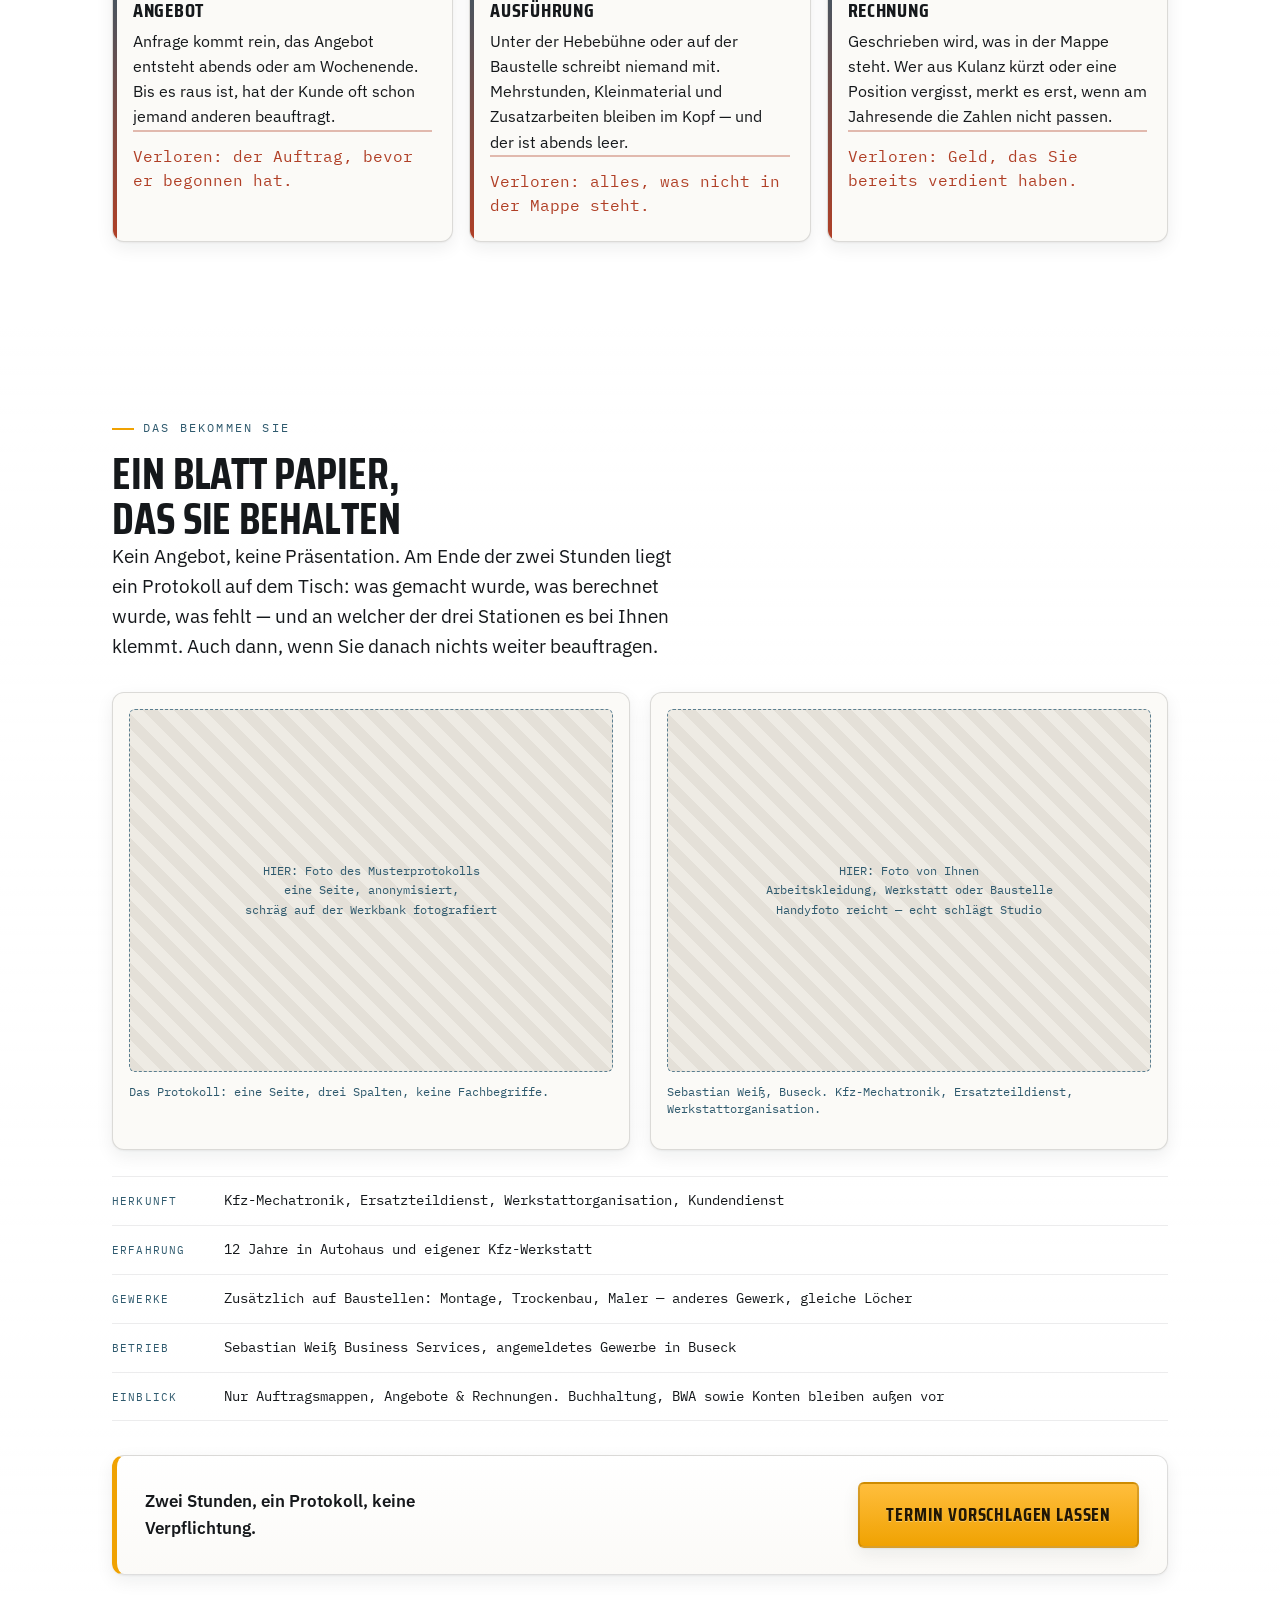
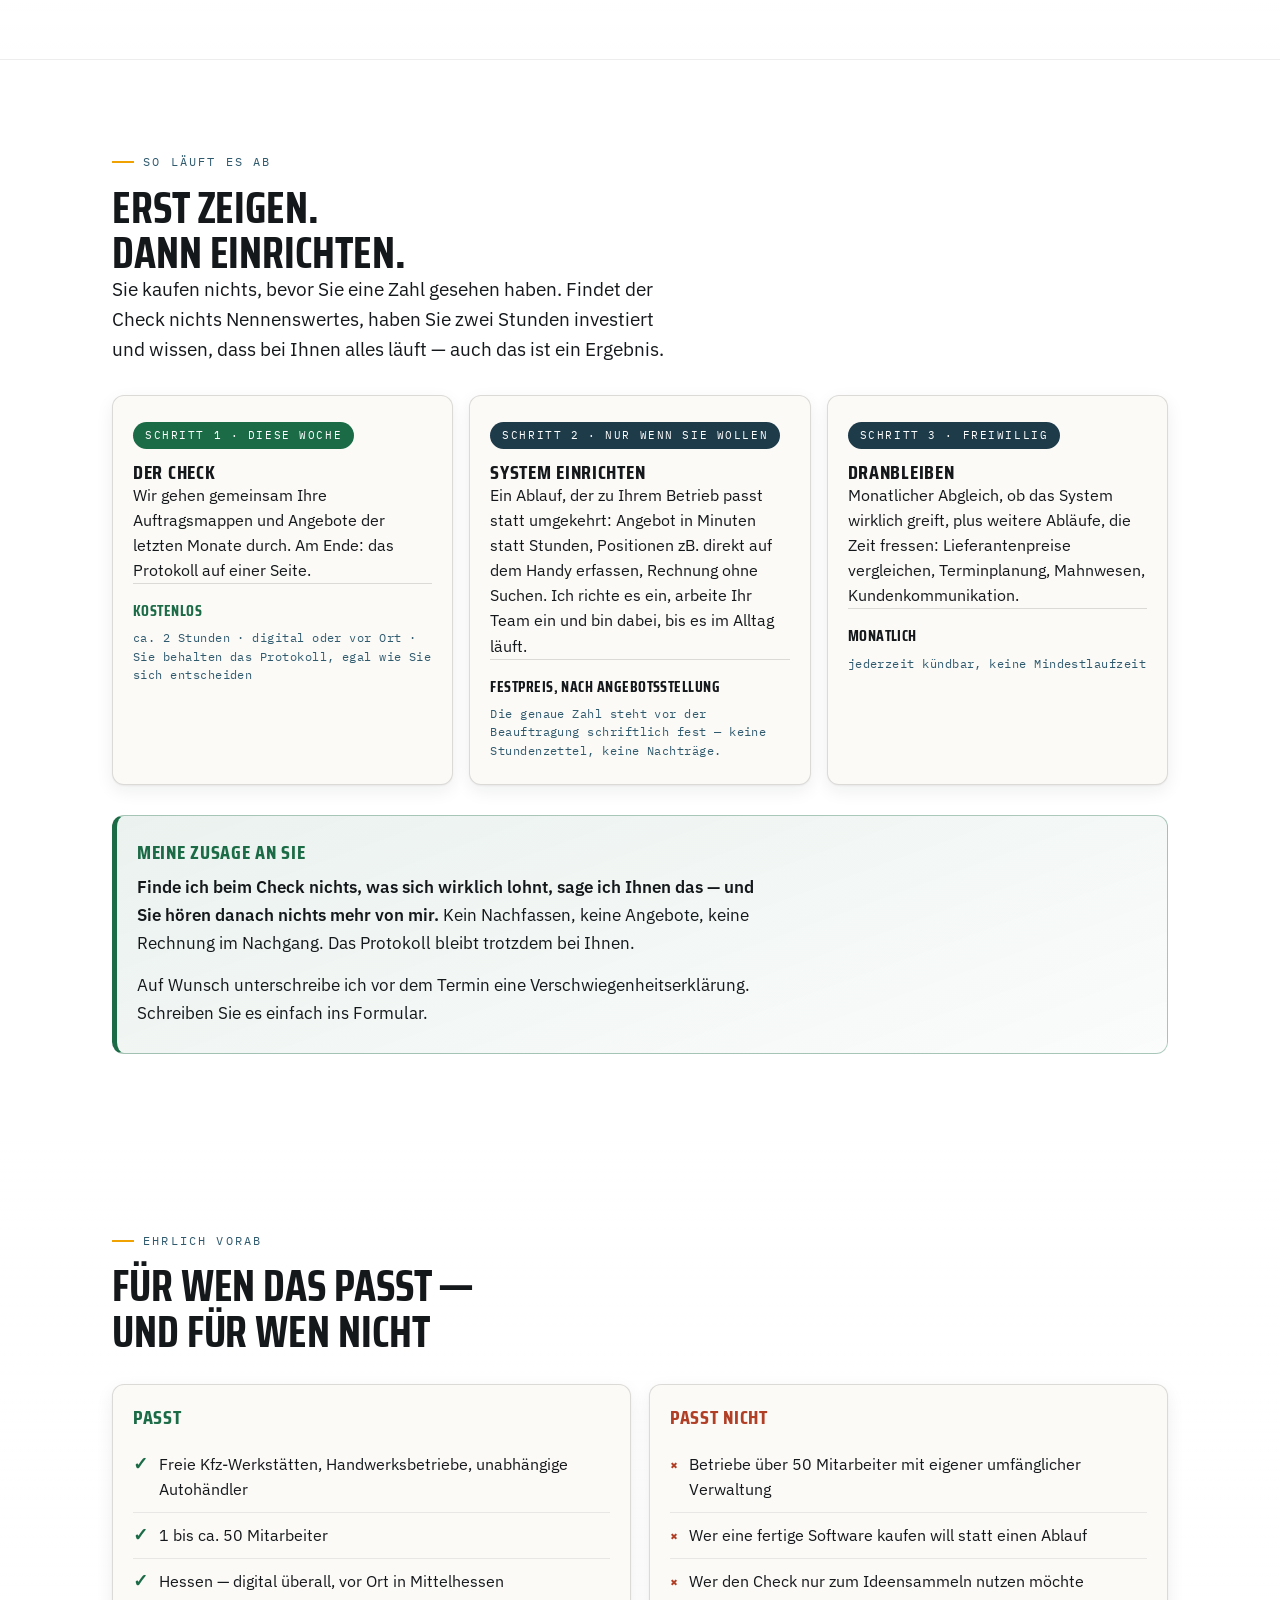
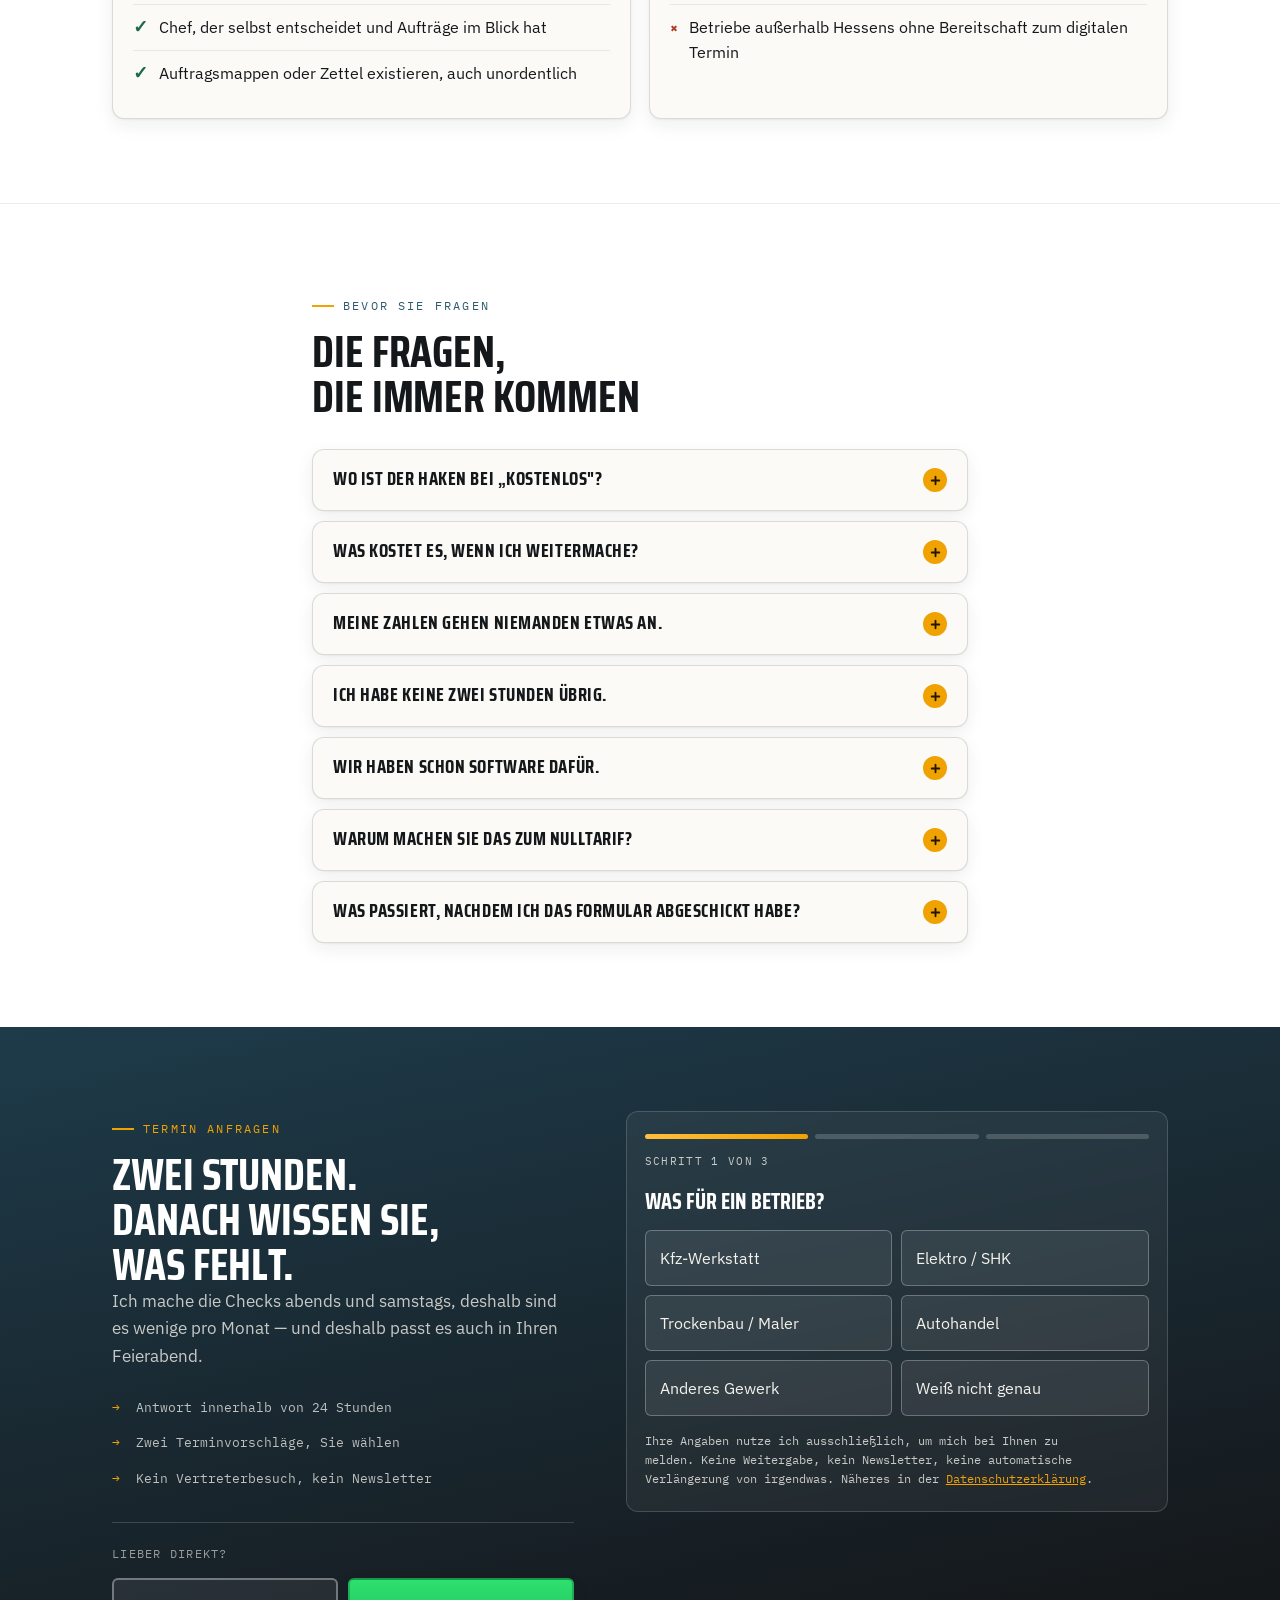
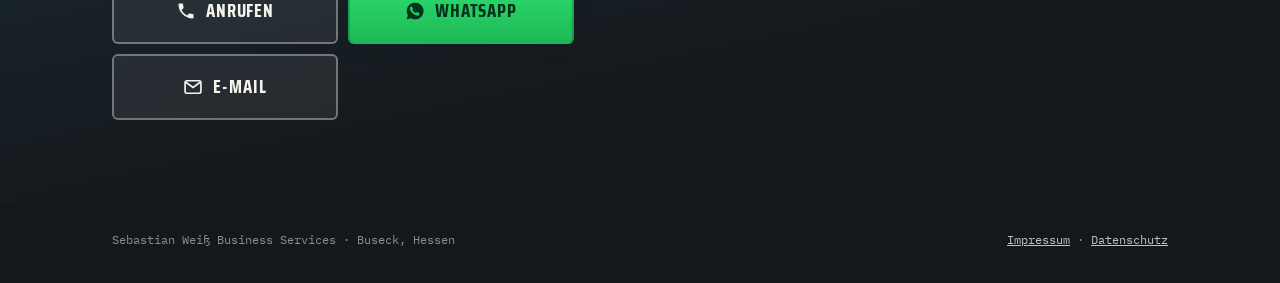
==== commit b7e98825: "Update index.html" ====
--- a/index.html
+++ b/index.html
@@ -453,10 +453,10 @@
 
     <ul class="fakten auf">
       <li><span class="k">Herkunft</span><span>Kfz-Mechatronik, Ersatzteildienst, Werkstattorganisation, Kundendienst</span></li>
-      <li><span class="k">Jahre</span><span><12 Jahre in Werkstatt und Ersatzteillogistik</span></li>
-      <li><span class="k">Gewerke</span><span>Zusätzlich auf Baustellen: Elektro, Trockenbau, Maler — anderes Gewerk, gleiche Löcher</span></li>
+      <li><span class="k">Erfahrung</span><span>12 Jahre in Autohaus und eigener Kfz-Werkstatt</span></li>
+      <li><span class="k">Gewerke</span><span>Zusätzlich auf Baustellen: Montage, Trockenbau, Maler — anderes Gewerk, gleiche Löcher</span></li>
       <li><span class="k">Betrieb</span><span>Sebastian Weiß Business Services, angemeldetes Gewerbe in Buseck</span></li>
-      <li><span class="k">Einblick</span><span>Nur Auftragsmappen und Angebote. Buchhaltung, BWA und Konten bleiben außen vor</span></li>
+      <li><span class="k">Einblick</span><span>Nur Auftragsmappen, Angebote & Rechnungen. Buchhaltung, BWA sowie Konten bleiben außen vor</span></li>
     </ul>
 
     <div class="aufruf auf">
@@ -485,20 +485,20 @@
       <div class="stufe auf">
         <span class="st">Schritt 2 · nur wenn Sie wollen</span>
         <h3>System einrichten</h3>
-        <p>Ein Ablauf, der zu Ihrem Betrieb passt statt umgekehrt: Angebot in Minuten statt Stunden, Positionen direkt auf dem Handy erfassen, Rechnung ohne Suchen. Ich richte es ein, arbeite Ihr Team ein und bin dabei, bis es im Alltag läuft.</p>
-        <p class="preis">Festpreis, in der Regel vierstellig<small>Die genaue Zahl steht vor der Beauftragung schriftlich fest — keine Stundenzettel, keine Nachträge.</small></p>
+        <p>Ein Ablauf, der zu Ihrem Betrieb passt statt umgekehrt: Angebot in Minuten statt Stunden, Positionen zB. direkt auf dem Handy erfassen, Rechnung ohne Suchen. Ich richte es ein, arbeite Ihr Team ein und bin dabei, bis es im Alltag läuft.</p>
+        <p class="preis">Festpreis, nach Angebotsstellung<small>Die genaue Zahl steht vor der Beauftragung schriftlich fest — keine Stundenzettel, keine Nachträge.</small></p>
       </div>
       <div class="stufe auf">
         <span class="st">Schritt 3 · freiwillig</span>
         <h3>Dranbleiben</h3>
-        <p>Monatlicher Abgleich, ob das System wirklich greift, plus weitere Abläufe, die Zeit fressen: Lieferantenpreise vergleichen, Terminplanung, Mahnwesen.</p>
+        <p>Monatlicher Abgleich, ob das System wirklich greift, plus weitere Abläufe, die Zeit fressen: Lieferantenpreise vergleichen, Terminplanung, Mahnwesen, Kundenkommunikation.</p>
         <p class="preis">Monatlich<small>jederzeit kündbar, keine Mindestlaufzeit</small></p>
       </div>
     </div>
 
     <div class="zusage auf">
       <h3>Meine Zusage an Sie</h3>
-      <p><b>Finde ich beim Check nichts, was sich lohnt, sage ich Ihnen das — und Sie hören danach nichts mehr von mir.</b> Kein Nachfassen, keine Angebote, keine Rechnung im Nachgang. Das Protokoll bleibt trotzdem bei Ihnen.</p>
+      <p><b>Finde ich beim Check nichts, was sich wirklich lohnt, sage ich Ihnen das — und Sie hören danach nichts mehr von mir.</b> Kein Nachfassen, keine Angebote, keine Rechnung im Nachgang. Das Protokoll bleibt trotzdem bei Ihnen.</p>
       <p>Auf Wunsch unterschreibe ich vor dem Termin eine Verschwiegenheitserklärung. Schreiben Sie es einfach ins Formular.</p>
     </div>
   </div>
@@ -516,7 +516,7 @@
         <h3>Passt</h3>
         <ul class="liste">
           <li>Freie Kfz-Werkstätten, Handwerksbetriebe, unabhängige Autohändler</li>
-          <li>1 bis ca. 15 Mitarbeiter</li>
+          <li>1 bis ca. 50 Mitarbeiter</li>
           <li>Hessen — digital überall, vor Ort in Mittelhessen</li>
           <li>Chef, der selbst entscheidet und Aufträge im Blick hat</li>
           <li>Auftragsmappen oder Zettel existieren, auch unordentlich</li>
@@ -525,7 +525,7 @@
       <div class="spalte spalte--nein auf">
         <h3>Passt nicht</h3>
         <ul class="liste">
-          <li>Betriebe über 20 Mitarbeiter mit eigener Verwaltung</li>
+          <li>Betriebe über 50 Mitarbeiter mit eigener umfänglicher Verwaltung</li>
           <li>Wer eine fertige Software kaufen will statt einen Ablauf</li>
           <li>Wer den Check nur zum Ideensammeln nutzen möchte</li>
           <li>Betriebe außerhalb Hessens ohne Bereitschaft zum digitalen Termin</li>
